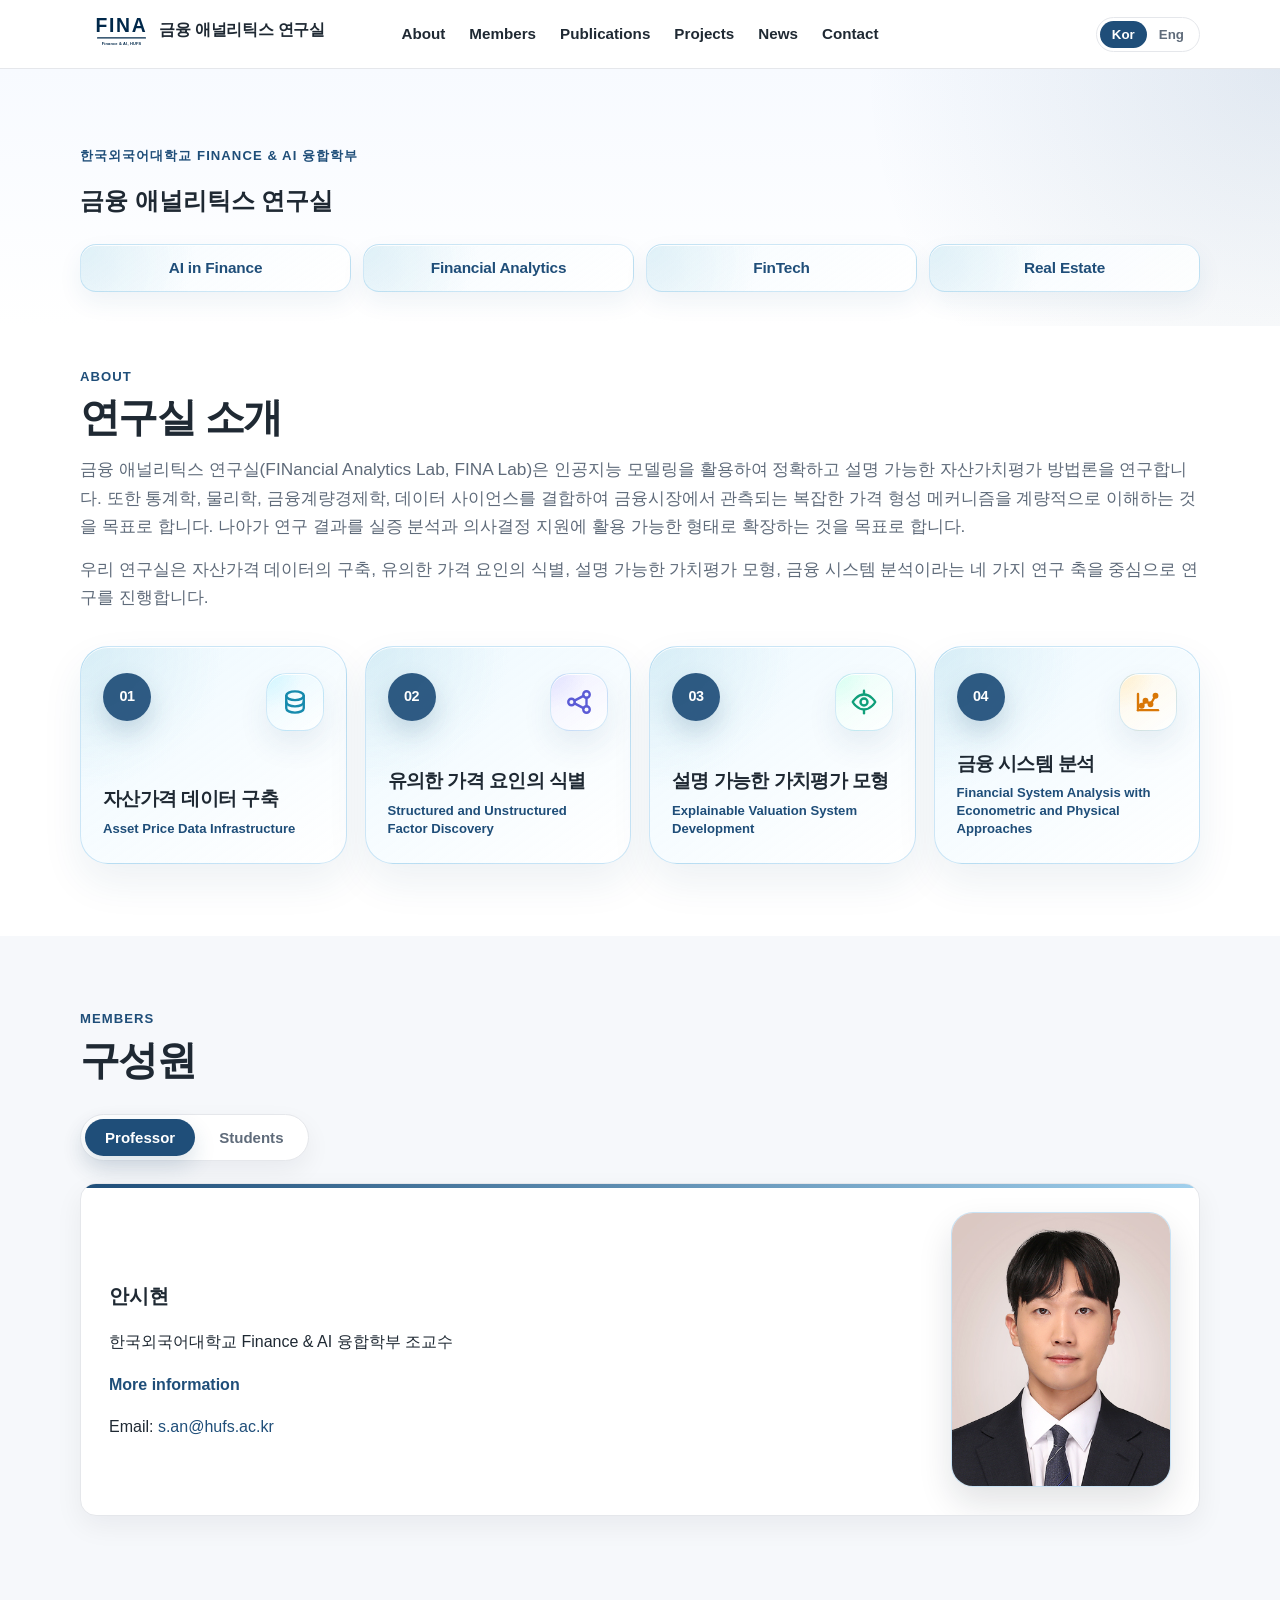
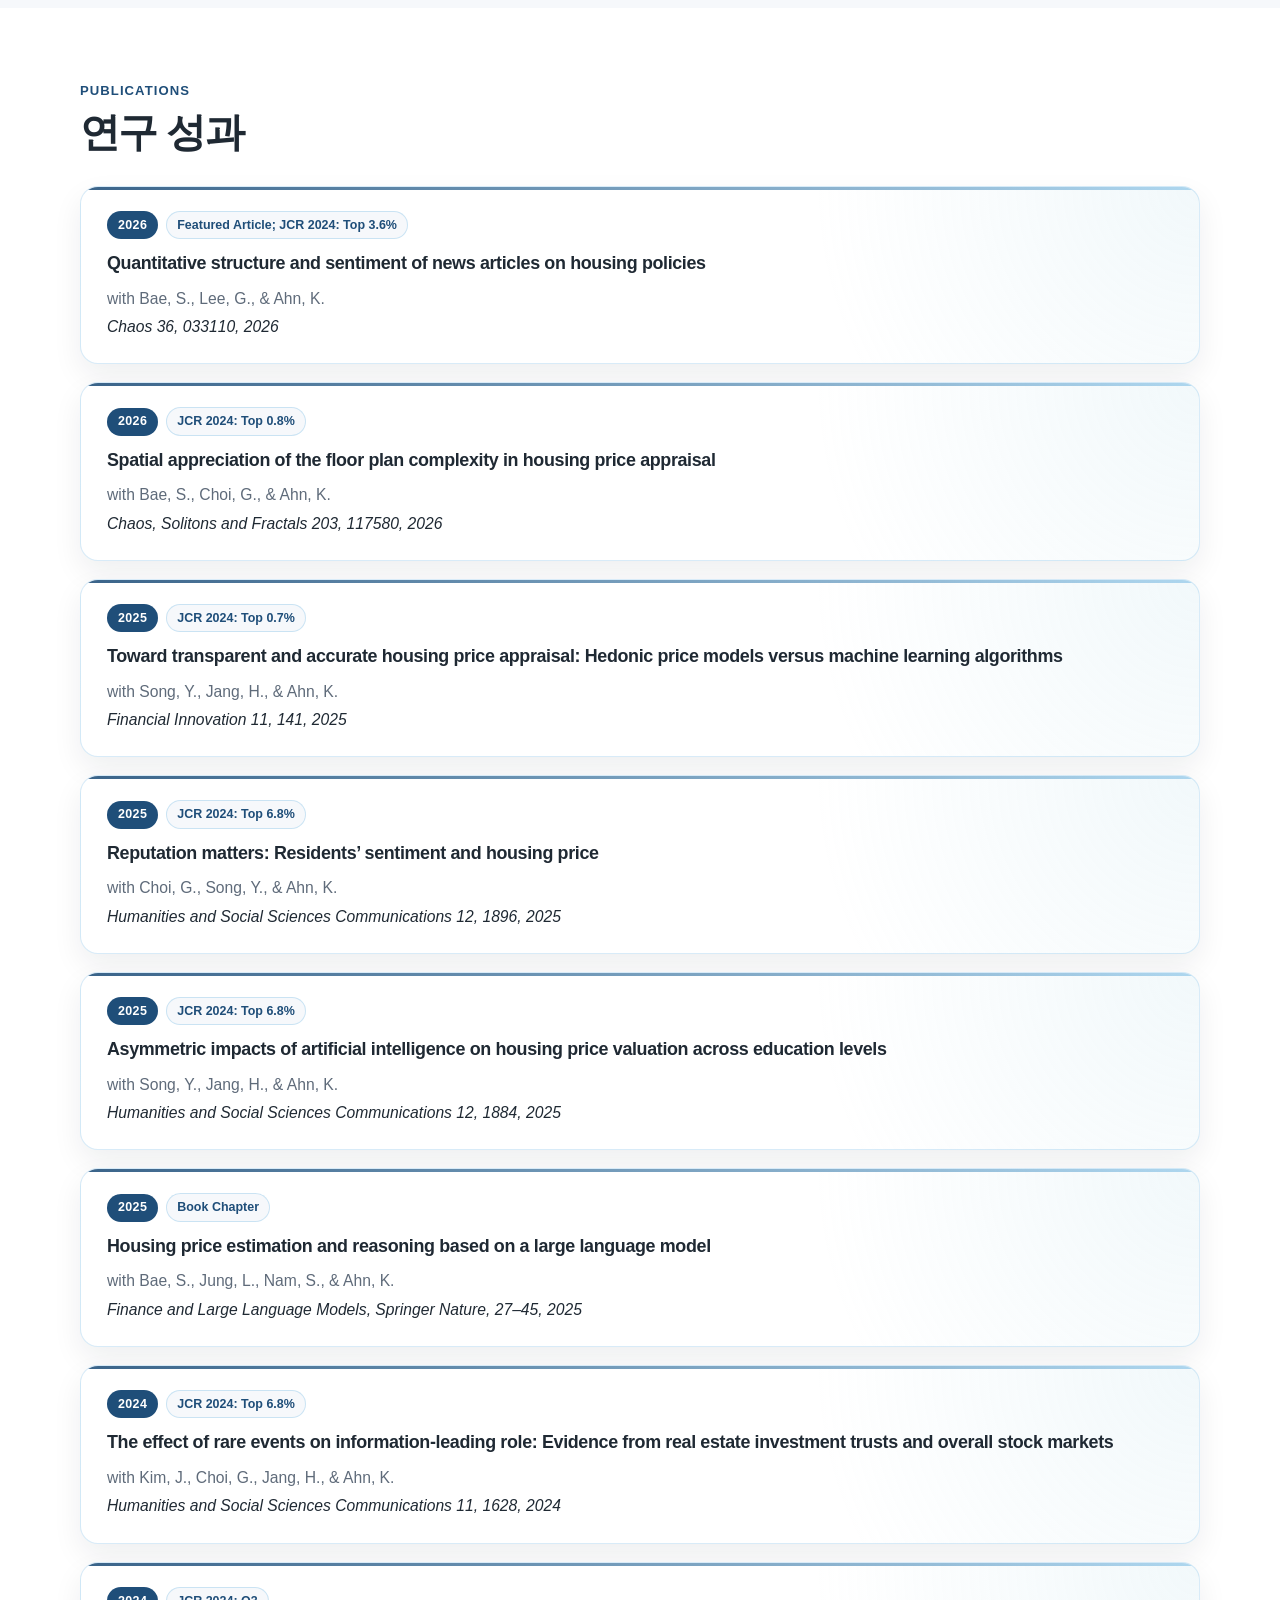
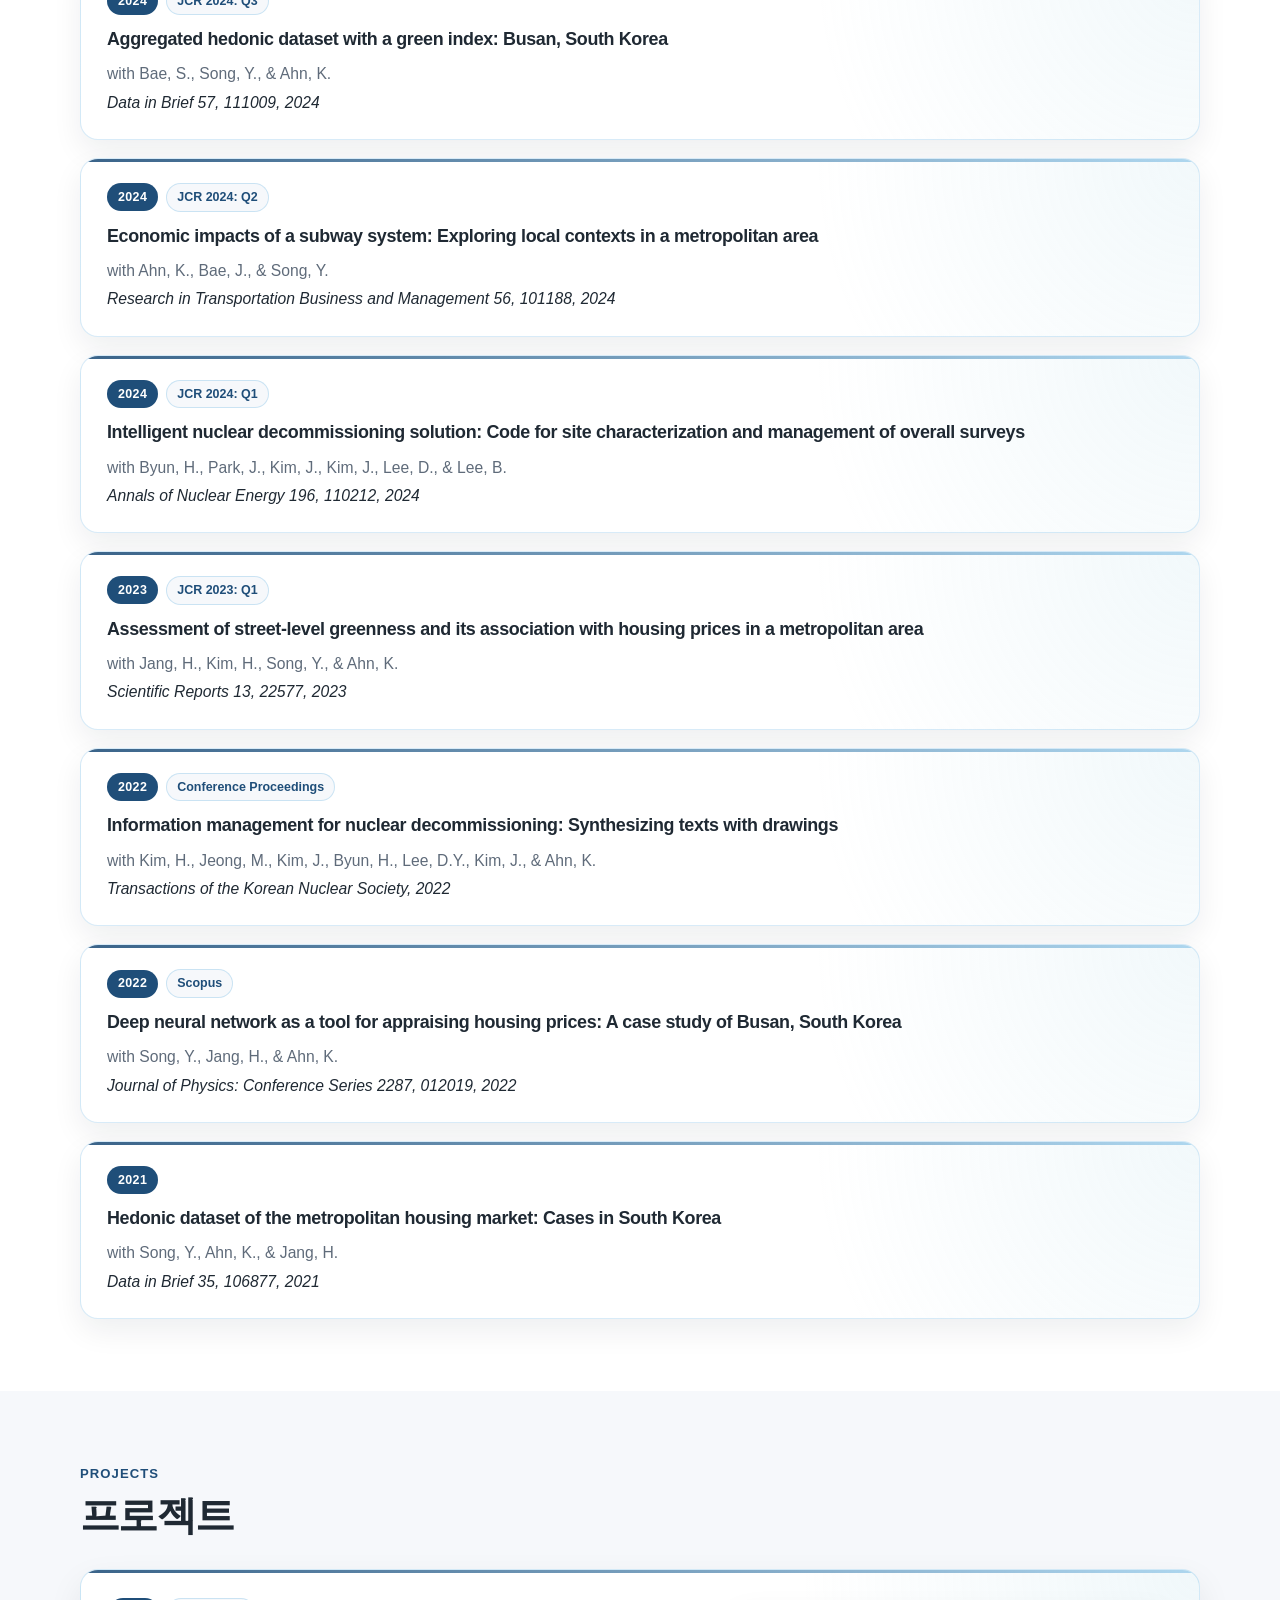
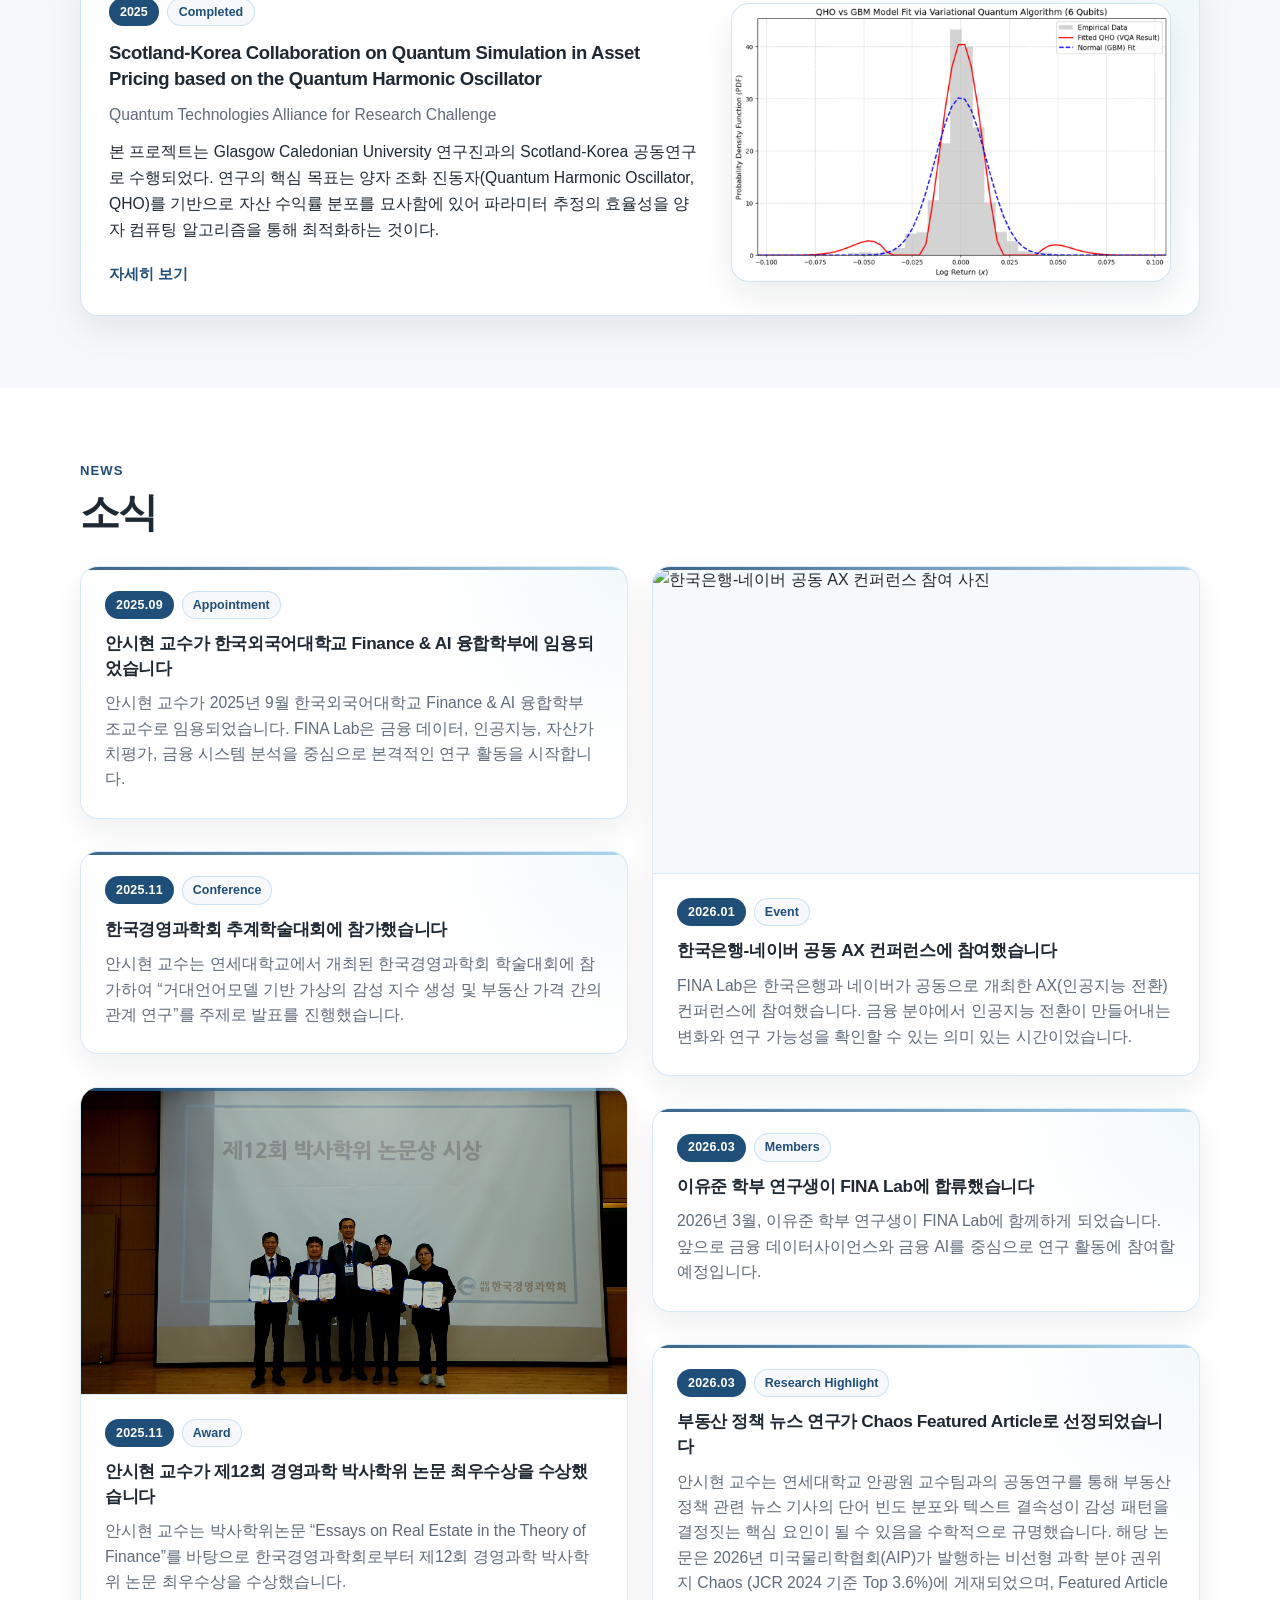
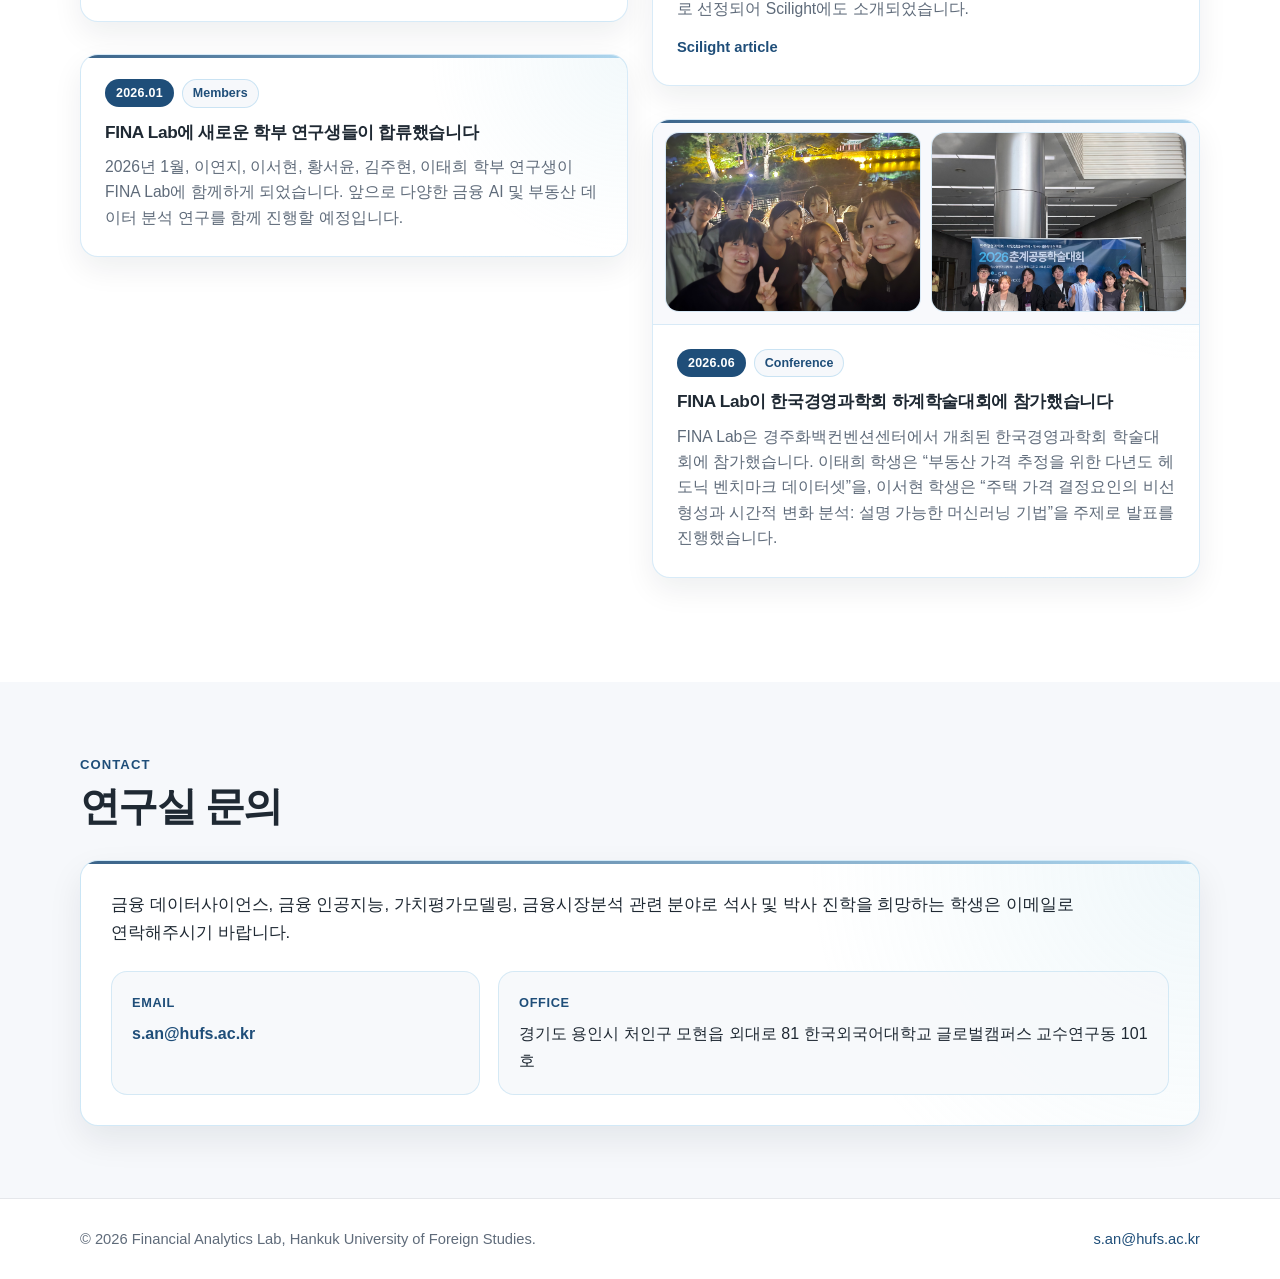
==== index.html @ bcfd9d1a "Update profile" ====
<!DOCTYPE html>
<html lang="ko">
  <head>
    <meta charset="UTF-8" />
    <meta name="viewport" content="width=device-width, initial-scale=1.0" />
    <title>Financial Analytics Lab | HUFS</title>
    <link rel="stylesheet" href="assets/css/style.css?v=20260617" />
  </head>

  <body>
    <header class="site-header">
      <div class="container nav-container">
        <div class="site-title">
          <a href="#home" class="site-title-link">
            <img
              src="assets/logo/fina-header-mark-transparent.svg"
              alt="FINA Lab symbol"
              class="site-logo"
            />
            <span class="site-title-ko">금융 애널리틱스 연구실</span>
            <span class="site-title-en">Financial Analytics Lab</span>
          </a>
        </div>



        <nav class="nav">
          <a href="#about" data-section="about">About</a>
          <a href="#members" data-section="members">Members</a>
          <a href="#research" data-section="research">Publications</a>
          <a href="#projects" data-section="projects">Projects</a>
          <a href="#news" data-section="news">News</a>
          <a href="#contact" data-section="contact">Contact</a>
        </nav>

        <div class="language-toggle" aria-label="Language selection">
          <button id="btn-ko" class="lang-btn active" type="button">Kor</button>
          <button id="btn-en" class="lang-btn" type="button">Eng</button>
        </div>
      </div>
    </header>

    <main id="home">
      <!-- Korean Content -->
      <div class="lang-content lang-ko">
        <section class="hero">
          <div class="container">
            <p class="eyebrow">한국외국어대학교 Finance &amp; AI 융합학부</p>
            <div class="hero-title-row">
              <h1>금융 애널리틱스 연구실</h1>
            </div>
            <div class="hero-keywords" aria-label="Research keywords">
              <span>AI in Finance</span>
              <span>Financial Analytics</span>
              <span>FinTech</span>
              <span>Real Estate</span>
            </div>
          </div>
        </section>

        <section id="about" class="section">
          <div class="container">
            <div class="section-heading">
              <p class="section-label">About</p>
              <h2>연구실 소개</h2>
              <p class="section-intro">
                금융 애널리틱스 연구실(FINancial Analytics Lab, FINA Lab)은 인공지능 모델링을 활용하여 정확하고 설명 가능한 자산가치평가 방법론을 연구합니다.
                또한 통계학, 물리학, 금융계량경제학, 데이터 사이언스를 결합하여 금융시장에서 관측되는 복잡한 가격 형성 메커니즘을 계량적으로 이해하는 것을 목표로 합니다.
                나아가 연구 결과를 실증 분석과 의사결정 지원에 활용 가능한 형태로 확장하는 것을 목표로 합니다.
              </p>
              <p class="section-intro">
                우리 연구실은 자산가격 데이터의 구축, 유의한 가격 요인의 식별, 설명 가능한 가치평가 모형, 금융 시스템 분석이라는 네 가지 연구 축을 중심으로 연구를 진행합니다.
              </p>
            </div>
            <div class="research-pipeline">
              <div class="pipeline-item popup-trigger" data-modal="modal-data-ko" role="button" tabindex="0">
                <div class="pipeline-top">
                  <div class="pipeline-number">01</div>
                  <div class="pipeline-symbol symbol-data">
                    <svg viewBox="0 0 24 24" aria-hidden="true">
                      <path d="M5 7c0-2 3.1-3.5 7-3.5S19 5 19 7s-3.1 3.5-7 3.5S5 9 5 7z"></path>
                      <path d="M5 7v5c0 2 3.1 3.5 7 3.5s7-1.5 7-3.5V7"></path>
                      <path d="M5 12v5c0 2 3.1 3.5 7 3.5s7-1.5 7-3.5v-5"></path>
                    </svg>
                  </div>
                </div>
                <div>
                  <h3>자산가격 데이터 구축</h3>
                  <p class="pipeline-subtitle">Asset Price Data Infrastructure</p>
                </div>
              </div>
              <div class="pipeline-item popup-trigger" data-modal="modal-factor-ko" role="button" tabindex="0">
                <div class="pipeline-top">
                  <div class="pipeline-number">02</div>
                  <div class="pipeline-symbol symbol-factor">
                    <svg viewBox="0 0 24 24" aria-hidden="true">
                      <circle cx="6" cy="12" r="2.6"></circle>
                      <circle cx="18" cy="6" r="2.6"></circle>
                      <circle cx="18" cy="18" r="2.6"></circle>
                      <path d="M8.4 10.9 15.6 7.1"></path>
                      <path d="M8.4 13.1 15.6 16.9"></path>
                      <path d="M18 8.8v6.4"></path>
                    </svg>
                  </div>
                </div>
                <div>
                  <h3>유의한 가격 요인의 식별</h3>
                  <p class="pipeline-subtitle">Structured and Unstructured Factor Discovery</p>
                </div>
              </div>
              <div class="pipeline-item popup-trigger" data-modal="modal-valuation-ko" role="button" tabindex="0">
                <div class="pipeline-top">
                  <div class="pipeline-number">03</div>
                  <div class="pipeline-symbol symbol-valuation">
                    <svg viewBox="0 0 24 24" aria-hidden="true">
                      <path d="M3 12s3.4-6 9-6 9 6 9 6-3.4 6-9 6-9-6-9-6z"></path>
                      <circle cx="12" cy="12" r="2.8"></circle>
                      <path d="M12 3v2"></path>
                      <path d="M12 19v2"></path>
                    </svg>
                  </div>
                </div>
                <div>
                  <h3>설명 가능한 가치평가 모형</h3>
                  <p class="pipeline-subtitle">Explainable Valuation System Development</p>
                </div>
              </div>
              <div class="pipeline-item popup-trigger" data-modal="modal-system-ko" role="button" tabindex="0">
                <div class="pipeline-top">
                  <div class="pipeline-number">04</div>
                  <div class="pipeline-symbol symbol-system">
                    <svg viewBox="0 0 24 24" aria-hidden="true">
                      <path d="M4 18.5V5.5"></path>
                      <path d="M4 18.5h16"></path>
                      <path d="M7 15l3-4 4 2.8 4-6.8"></path>
                      <circle cx="7" cy="15" r="1.4"></circle>
                      <circle cx="10" cy="11" r="1.4"></circle>
                      <circle cx="14" cy="13.8" r="1.4"></circle>
                      <circle cx="18" cy="7" r="1.4"></circle>
                    </svg>
                  </div>
                </div>
                <div>
                  <h3>금융 시스템 분석</h3>
                  <p class="pipeline-subtitle">Financial System Analysis with Econometric and Physical Approaches</p>
                </div>
              </div>
            </div>
          </div>
        </section>

        <section id="members" class="section muted">
          <div class="container">
            <div class="section-heading">
              <p class="section-label">Members</p>
              <h2>구성원</h2>
            </div>

            <div class="members-tabs" data-members-tabs>
              <div class="members-tab-list" role="tablist" aria-label="Members categories">
                <button
                  id="members-professor-tab-ko"
                  class="members-tab active"
                  type="button"
                  role="tab"
                  aria-selected="true"
                  aria-controls="members-professor-panel-ko"
                  data-members-tab-target="professor"
                >
                  Professor
                </button>
                <button
                  id="members-students-tab-ko"
                  class="members-tab"
                  type="button"
                  role="tab"
                  aria-selected="false"
                  aria-controls="members-students-panel-ko"
                  data-members-tab-target="students"
                >
                  Students
                </button>
              </div>

              <div class="members-panel-wrap">
                <div
                  id="members-professor-panel-ko"
                  class="members-panel active"
                  role="tabpanel"
                  aria-labelledby="members-professor-tab-ko"
                  data-members-panel="professor"
                >
                  <div class="card member-profile-card professor-card">
                    <div class="member-profile-text">
                      <p class="member-name">안시현</p>
                      <p>
                        한국외국어대학교 Finance &amp; AI 융합학부 조교수
                      </p>
                      <p>
                        <a
                          class="member-info-link"
                          href="https://sites.google.com/view/sihyunan"
                          target="_blank"
                          rel="noopener noreferrer"
                        >
                          More information
                        </a>
                      </p>
                      <p>
                        Email:
                        <a href="mailto:s.an@hufs.ac.kr">s.an@hufs.ac.kr</a>
                      </p>
                    </div>
                    <div class="member-photo-frame">
                      <img
                        src="assets/img/profile-sihyun-an.jpg"
                        alt="안시현 교수 프로필 사진"
                        class="member-photo"
                      />
                    </div>
                  </div>
                </div>

                <div
                  id="members-students-panel-ko"
                  class="members-panel"
                  role="tabpanel"
                  aria-labelledby="members-students-tab-ko"
                  data-members-panel="students"
                  hidden
                >
                  <div class="students-grid">
                    <article class="student-card">
                      <div class="student-photo">
                        <img src="assets/img/Seo.jpeg" alt="이서현 프로필 사진" />
                      </div>
                      <div class="student-info">
                        <h3 class="student-name">이서현</h3>
                        <p class="student-major">
                          <span class="student-label">전공</span>
                          한국외국어대학교 정보통신공학과
                        </p>
                        <p class="student-research">
                          <span class="student-label">연구분야</span>
                          머신러닝, 부동산애널리틱스, XAI
                        </p>
                        <p class="student-email">
                          <span class="student-label">Email</span>
                          <a href="mailto:le2se0hy@hufs.ac.kr">le2se0hy@hufs.ac.kr</a>
                        </p>
                      </div>
                    </article>

                    <article class="student-card">
                      <div class="student-photo student-photo-placeholder" aria-label="프로필 사진 없음"></div>
                      <div class="student-info">
                        <h3 class="student-name">이연지</h3>
                        <p class="student-major">
                          <span class="student-label">전공</span>
                          한국외국어대학교 Finance &amp; AI 융합학부
                        </p>
                        <p class="student-research">
                          <span class="student-label">연구분야</span>
                          금융데이터사이언스, 금융인공지능, 자산가격추정
                        </p>
                        <p class="student-email">
                          <span class="student-label">Email</span>
                          <a href="mailto:openji1123@hufs.ac.kr">openji1123@hufs.ac.kr</a>
                        </p>
                      </div>
                    </article>

                    <article class="student-card">
                      <div class="student-photo">
                        <img src="assets/img/Tae.jpeg" alt="이태희 프로필 사진" />
                      </div>
                      <div class="student-info">
                        <h3 class="student-name">이태희</h3>
                        <p class="student-major">
                          <span class="student-label">전공</span>
                          한국외국어대학교 국제금융학과
                        </p>
                        <p class="student-research">
                          <span class="student-label">연구분야</span>
                          금융데이터사이언스, 머신러닝, 부동산애널리틱스
                        </p>
                        <p class="student-email">
                          <span class="student-label">Email</span>
                          <a href="mailto:leetaehee0411@hufs.ac.kr">leetaehee0411@hufs.ac.kr</a>
                        </p>
                      </div>
                    </article>

                    <article class="student-card">
                      <div class="student-photo">
                        <img src="assets/img/Hwang.jpeg" alt="황서윤 프로필 사진" />
                      </div>
                      <div class="student-info">
                        <h3 class="student-name">황서윤</h3>
                        <p class="student-major">
                          <span class="student-label">전공</span>
                          한국외국어대학교 Finance &amp; AI 융합학부
                        </p>
                        <p class="student-research">
                          <span class="student-label">연구분야</span>
                          경제물리, 금융시장분석, 시계열분석
                        </p>
                        <p class="student-email">
                          <span class="student-label">Email</span>
                          <a href="mailto:lucia0332@hufs.ac.kr">lucia0332@hufs.ac.kr</a>
                        </p>
                      </div>
                    </article>

                    <article class="student-card">
                      <div class="student-photo">
                        <img src="assets/img/Joo.jpeg" alt="김주현 프로필 사진" />
                      </div>
                      <div class="student-info">
                        <h3 class="student-name">김주현</h3>
                        <p class="student-major">
                          <span class="student-label">전공</span>
                          한국외국어대학교 Finance &amp; AI 융합학부
                        </p>
                        <p class="student-research">
                          <span class="student-label">연구분야</span>
                          금융시장분석, 딥러닝, 시계열분석
                        </p>
                        <p class="student-email">
                          <span class="student-label">Email</span>
                          <a href="mailto:1521raisa@hufs.ac.kr">1521raisa@hufs.ac.kr</a>
                        </p>
                      </div>
                    </article>

                    <article class="student-card">
                      <div class="student-photo">
                        <img src="assets/img/Yu.jpeg" alt="이유준 프로필 사진" />
                      </div>
                      <div class="student-info">
                        <h3 class="student-name">이유준</h3>
                        <p class="student-major">
                          <span class="student-label">전공</span>
                          한국외국어대학교 컴퓨터공학부
                        </p>
                        <p class="student-research">
                          <span class="student-label">연구분야</span>
                          금융데이터사이언스, 부동산애널리틱스, 자산가격추정
                        </p>
                        <p class="student-email">
                          <span class="student-label">Email</span>
                          <a href="mailto:yj2089@hufs.ac.kr">yj2089@hufs.ac.kr</a>
                        </p>
                      </div>
                    </article>
                  </div>
                </div>
              </div>
            </div>
          </div>
        </section>

        <section id="research" class="section">
          <div class="container">
            <div class="section-heading">
              <p class="section-label">PUBLICATIONS</p>
              <h2>연구 성과</h2>
            </div>

            <div class="publications-grid">
              <article class="publication-card">
                <div class="publication-meta-row">
                  <span class="publication-year">2026</span>
                  <span class="publication-note">Featured Article; JCR 2024: Top 3.6%</span>
                </div>
                <h3 class="publication-title">Quantitative structure and sentiment of news articles on housing policies</h3>
                <p class="publication-authors">with Bae, S., Lee, G., &amp; Ahn, K.</p>
                <p class="publication-venue">Chaos 36, 033110, 2026</p>
              </article>

              <article class="publication-card">
                <div class="publication-meta-row">
                  <span class="publication-year">2026</span>
                  <span class="publication-note">JCR 2024: Top 0.8%</span>
                </div>
                <h3 class="publication-title">Spatial appreciation of the floor plan complexity in housing price appraisal</h3>
                <p class="publication-authors">with Bae, S., Choi, G., &amp; Ahn, K.</p>
                <p class="publication-venue">Chaos, Solitons and Fractals 203, 117580, 2026</p>
              </article>

              <article class="publication-card">
                <div class="publication-meta-row">
                  <span class="publication-year">2025</span>
                  <span class="publication-note">JCR 2024: Top 0.7%</span>
                </div>
                <h3 class="publication-title">Toward transparent and accurate housing price appraisal: Hedonic price models versus machine learning algorithms</h3>
                <p class="publication-authors">with Song, Y., Jang, H., &amp; Ahn, K.</p>
                <p class="publication-venue">Financial Innovation 11, 141, 2025</p>
              </article>

              <article class="publication-card">
                <div class="publication-meta-row">
                  <span class="publication-year">2025</span>
                  <span class="publication-note">JCR 2024: Top 6.8%</span>
                </div>
                <h3 class="publication-title">Reputation matters: Residents&rsquo; sentiment and housing price</h3>
                <p class="publication-authors">with Choi, G., Song, Y., &amp; Ahn, K.</p>
                <p class="publication-venue">Humanities and Social Sciences Communications 12, 1896, 2025</p>
              </article>

              <article class="publication-card">
                <div class="publication-meta-row">
                  <span class="publication-year">2025</span>
                  <span class="publication-note">JCR 2024: Top 6.8%</span>
                </div>
                <h3 class="publication-title">Asymmetric impacts of artificial intelligence on housing price valuation across education levels</h3>
                <p class="publication-authors">with Song, Y., Jang, H., &amp; Ahn, K.</p>
                <p class="publication-venue">Humanities and Social Sciences Communications 12, 1884, 2025</p>
              </article>

              <article class="publication-card">
                <div class="publication-meta-row">
                  <span class="publication-year">2025</span>
                  <span class="publication-note">Book Chapter</span>
                </div>
                <h3 class="publication-title">Housing price estimation and reasoning based on a large language model</h3>
                <p class="publication-authors">with Bae, S., Jung, L., Nam, S., &amp; Ahn, K.</p>
                <p class="publication-venue">Finance and Large Language Models, Springer Nature, 27&ndash;45, 2025</p>
              </article>

              <article class="publication-card">
                <div class="publication-meta-row">
                  <span class="publication-year">2024</span>
                  <span class="publication-note">JCR 2024: Top 6.8%</span>
                </div>
                <h3 class="publication-title">The effect of rare events on information-leading role: Evidence from real estate investment trusts and overall stock markets</h3>
                <p class="publication-authors">with Kim, J., Choi, G., Jang, H., &amp; Ahn, K.</p>
                <p class="publication-venue">Humanities and Social Sciences Communications 11, 1628, 2024</p>
              </article>

              <article class="publication-card">
                <div class="publication-meta-row">
                  <span class="publication-year">2024</span>
                  <span class="publication-note">JCR 2024: Q3</span>
                </div>
                <h3 class="publication-title">Aggregated hedonic dataset with a green index: Busan, South Korea</h3>
                <p class="publication-authors">with Bae, S., Song, Y., &amp; Ahn, K.</p>
                <p class="publication-venue">Data in Brief 57, 111009, 2024</p>
              </article>

              <article class="publication-card">
                <div class="publication-meta-row">
                  <span class="publication-year">2024</span>
                  <span class="publication-note">JCR 2024: Q2</span>
                </div>
                <h3 class="publication-title">Economic impacts of a subway system: Exploring local contexts in a metropolitan area</h3>
                <p class="publication-authors">with Ahn, K., Bae, J., &amp; Song, Y.</p>
                <p class="publication-venue">Research in Transportation Business and Management 56, 101188, 2024</p>
              </article>

              <article class="publication-card">
                <div class="publication-meta-row">
                  <span class="publication-year">2024</span>
                  <span class="publication-note">JCR 2024: Q1</span>
                </div>
                <h3 class="publication-title">Intelligent nuclear decommissioning solution: Code for site characterization and management of overall surveys</h3>
                <p class="publication-authors">with Byun, H., Park, J., Kim, J., Kim, J., Lee, D., &amp; Lee, B.</p>
                <p class="publication-venue">Annals of Nuclear Energy 196, 110212, 2024</p>
              </article>

              <article class="publication-card">
                <div class="publication-meta-row">
                  <span class="publication-year">2023</span>
                  <span class="publication-note">JCR 2023: Q1</span>
                </div>
                <h3 class="publication-title">Assessment of street-level greenness and its association with housing prices in a metropolitan area</h3>
                <p class="publication-authors">with Jang, H., Kim, H., Song, Y., &amp; Ahn, K.</p>
                <p class="publication-venue">Scientific Reports 13, 22577, 2023</p>
              </article>

              <article class="publication-card">
                <div class="publication-meta-row">
                  <span class="publication-year">2022</span>
                  <span class="publication-note">Conference Proceedings</span>
                </div>
                <h3 class="publication-title">Information management for nuclear decommissioning: Synthesizing texts with drawings</h3>
                <p class="publication-authors">with Kim, H., Jeong, M., Kim, J., Byun, H., Lee, D.Y., Kim, J., &amp; Ahn, K.</p>
                <p class="publication-venue">Transactions of the Korean Nuclear Society, 2022</p>
              </article>

              <article class="publication-card">
                <div class="publication-meta-row">
                  <span class="publication-year">2022</span>
                  <span class="publication-note">Scopus</span>
                </div>
                <h3 class="publication-title">Deep neural network as a tool for appraising housing prices: A case study of Busan, South Korea</h3>
                <p class="publication-authors">with Song, Y., Jang, H., &amp; Ahn, K.</p>
                <p class="publication-venue">Journal of Physics: Conference Series 2287, 012019, 2022</p>
              </article>

              <article class="publication-card">
                <div class="publication-meta-row">
                  <span class="publication-year">2021</span>
                </div>
                <h3 class="publication-title">Hedonic dataset of the metropolitan housing market: Cases in South Korea</h3>
                <p class="publication-authors">with Song, Y., Ahn, K., &amp; Jang, H.</p>
                <p class="publication-venue">Data in Brief 35, 106877, 2021</p>
              </article>
            </div>
          </div>
        </section>

        <section id="projects" class="section muted">
          <div class="container">
            <div class="section-heading">
              <p class="section-label">Projects</p>
              <h2>프로젝트</h2>
            </div>

            <div class="projects-grid">
              <article
                class="project-card popup-trigger"
                data-modal="modal-project-ko"
                role="button"
                tabindex="0"
              >
                <div class="project-card-body">
                  <div class="project-copy">
                    <div class="project-meta-row">
                      <span class="project-badge">2025</span>
                      <span class="project-badge project-status">Completed</span>
                    </div>
                    <h3 class="project-title">Scotland-Korea Collaboration on Quantum Simulation in Asset Pricing based on the Quantum Harmonic Oscillator</h3>
                    <p class="project-program">Quantum Technologies Alliance for Research Challenge</p>
                    <p class="project-summary">
                      본 프로젝트는 Glasgow Caledonian University 연구진과의 Scotland-Korea 공동연구로 수행되었다. 연구의 핵심 목표는 양자 조화 진동자(Quantum Harmonic Oscillator, QHO)를 기반으로 자산 수익률 분포를 묘사함에 있어 파라미터 추정의 효율성을 양자 컴퓨팅 알고리즘을 통해 최적화하는 것이다.
                    </p>
                    <span class="project-action">자세히 보기</span>
                  </div>
                  <div class="project-visual">
                    <img
                      src="assets/img/qho-vqa-result.png"
                      alt="VQA 기반 QHO 모형과 GBM 모형의 자산 수익률 분포 적합 결과"
                      class="project-illustration"
                    />
                  </div>
                </div>
              </article>
            </div>
          </div>
        </section>

        <section id="news" class="section">
          <div class="container">
            <div class="section-heading">
              <p class="section-label">NEWS</p>
              <h2>소식</h2>
            </div>

            <div class="news-grid news-list">
              <article class="news-card news-list-item">
                <div class="news-card-body">
                  <div class="news-meta">
                    <span class="news-date">2025.09</span>
                    <span class="news-category">Appointment</span>
                  </div>
                  <h3 class="news-title">안시현 교수가 한국외국어대학교 Finance &amp; AI 융합학부에 임용되었습니다</h3>
                  <p class="news-description">
                    안시현 교수가 2025년 9월 한국외국어대학교 Finance &amp; AI 융합학부 조교수로 임용되었습니다. FINA Lab은 금융 데이터, 인공지능, 자산가치평가, 금융 시스템 분석을 중심으로 본격적인 연구 활동을 시작합니다.
                  </p>
                </div>
              </article>

              <article class="news-card news-list-item">
                <div class="news-card-body">
                  <div class="news-meta">
                    <span class="news-date">2025.11</span>
                    <span class="news-category">Conference</span>
                  </div>
                  <h3 class="news-title">한국경영과학회 추계학술대회에 참가했습니다</h3>
                  <p class="news-description">
                    안시현 교수는 연세대학교에서 개최된 한국경영과학회 학술대회에 참가하여 “거대언어모델 기반 가상의 감성 지수 생성 및 부동산 가격 간의 관계 연구”를 주제로 발표를 진행했습니다.
                  </p>
                </div>
              </article>

              <article class="news-card news-card-featured news-list-item">
                <img
                  src="assets/img/news-best-dissertation-award.jpg"
                  alt="제12회 경영과학 박사학위 논문 최우수상 수상 사진"
                  class="news-image"
                />
                <div class="news-card-body">
                  <div class="news-meta">
                    <span class="news-date">2025.11</span>
                    <span class="news-category">Award</span>
                  </div>
                  <h3 class="news-title">안시현 교수가 제12회 경영과학 박사학위 논문 최우수상을 수상했습니다</h3>
                  <p class="news-description">
                    안시현 교수는 박사학위논문 “Essays on Real Estate in the Theory of Finance”를 바탕으로 한국경영과학회로부터 제12회 경영과학 박사학위 논문 최우수상을 수상했습니다.
                  </p>
                </div>
              </article>

              <article class="news-card news-list-item">
                <div class="news-card-body">
                  <div class="news-meta">
                    <span class="news-date">2026.01</span>
                    <span class="news-category">Members</span>
                  </div>
                  <h3 class="news-title">FINA Lab에 새로운 학부 연구생들이 합류했습니다</h3>
                  <p class="news-description">
                    2026년 1월, 이연지, 이서현, 황서윤, 김주현, 이태희 학부 연구생이 FINA Lab에 함께하게 되었습니다. 앞으로 다양한 금융 AI 및 부동산 데이터 분석 연구를 함께 진행할 예정입니다.
                  </p>
                </div>
              </article>

              <article class="news-card news-card-featured news-list-item">
                <img
                  src="assets/img/news-bok-naver-ax-conference.jpg"
                  alt="한국은행-네이버 공동 AX 컨퍼런스 참여 사진"
                  class="news-image"
                />
                <div class="news-card-body">
                  <div class="news-meta">
                    <span class="news-date">2026.01</span>
                    <span class="news-category">Event</span>
                  </div>
                  <h3 class="news-title">한국은행-네이버 공동 AX 컨퍼런스에 참여했습니다</h3>
                  <p class="news-description">
                    FINA Lab은 한국은행과 네이버가 공동으로 개최한 AX(인공지능 전환) 컨퍼런스에 참여했습니다. 금융 분야에서 인공지능 전환이 만들어내는 변화와 연구 가능성을 확인할 수 있는 의미 있는 시간이었습니다.
                  </p>
                </div>
              </article>

              <article class="news-card news-list-item">
                <div class="news-card-body">
                  <div class="news-meta">
                    <span class="news-date">2026.03</span>
                    <span class="news-category">Members</span>
                  </div>
                  <h3 class="news-title">이유준 학부 연구생이 FINA Lab에 합류했습니다</h3>
                  <p class="news-description">
                    2026년 3월, 이유준 학부 연구생이 FINA Lab에 함께하게 되었습니다. 앞으로 금융 데이터사이언스와 금융 AI를 중심으로 연구 활동에 참여할 예정입니다.
                  </p>
                </div>
              </article>

              <article class="news-card news-list-item">
                <div class="news-card-body">
                  <div class="news-meta">
                    <span class="news-date">2026.03</span>
                    <span class="news-category">Research Highlight</span>
                  </div>
                  <h3 class="news-title">부동산 정책 뉴스 연구가 Chaos Featured Article로 선정되었습니다</h3>
                  <p class="news-description">
                    안시현 교수는 연세대학교 안광원 교수팀과의 공동연구를 통해 부동산 정책 관련 뉴스 기사의 단어 빈도 분포와 텍스트 결속성이 감성 패턴을 결정짓는 핵심 요인이 될 수 있음을 수학적으로 규명했습니다. 해당 논문은 2026년 미국물리학협회(AIP)가 발행하는 비선형 과학 분야 권위지 Chaos (JCR 2024 기준 Top 3.6%)에 게재되었으며, Featured Article로 선정되어 Scilight에도 소개되었습니다.
                  </p>
                  <a
                    class="news-link"
                    href="https://pubs.aip.org/aip/sci/article/2026/13/131104/3384664/News-coverage-of-housing-policies-follows-power"
                    target="_blank"
                    rel="noopener noreferrer"
                  >
                    Scilight article
                  </a>
                </div>
              </article>

              <article class="news-card news-card-featured news-list-item">
                <div class="news-image-group">
                  <img
                    src="assets/img/news-korms-2026-june.jpg"
                    alt="FINA Lab 한국경영과학회 하계학술대회 참가 사진"
                    class="news-image"
                  />
                  <img
                    src="assets/img/news-korms-2026-june-2.jpg"
                    alt="FINA Lab 한국경영과학회 하계학술대회 발표 사진"
                    class="news-image"
                  />
                </div>
                <div class="news-card-body">
                  <div class="news-meta">
                    <span class="news-date">2026.06</span>
                    <span class="news-category">Conference</span>
                  </div>
                  <h3 class="news-title">FINA Lab이 한국경영과학회 하계학술대회에 참가했습니다</h3>
                  <p class="news-description">
                    FINA Lab은 경주화백컨벤션센터에서 개최된 한국경영과학회 학술대회에 참가했습니다. 이태희 학생은 “부동산 가격 추정을 위한 다년도 헤도닉 벤치마크 데이터셋”을, 이서현 학생은 “주택 가격 결정요인의 비선형성과 시간적 변화 분석: 설명 가능한 머신러닝 기법”을 주제로 발표를 진행했습니다.
                  </p>
                </div>
              </article>
            </div>
          </div>
        </section>

        <section id="contact" class="section muted">
          <div class="container">
            <div class="section-heading">
              <p class="section-label">CONTACT</p>
              <h2>연구실 문의</h2>
            </div>

            <div class="contact-card">
              <p class="contact-intro">
                금융 데이터사이언스, 금융 인공지능, 가치평가모델링, 금융시장분석 관련 분야로 석사 및 박사 진학을 희망하는 학생은 이메일로 연락해주시기 바랍니다.
              </p>
              <div class="contact-grid">
                <div class="contact-item">
                  <span class="contact-label">Email</span>
                  <a class="contact-link" href="mailto:s.an@hufs.ac.kr">s.an@hufs.ac.kr</a>
                </div>
                <div class="contact-item">
                  <span class="contact-label">Office</span>
                  <p class="contact-value">경기도 용인시 처인구 모현읍 외대로 81 한국외국어대학교 글로벌캠퍼스 교수연구동 101호</p>
                </div>
              </div>
            </div>
          </div>
        </section>
      </div>

      <!-- English Content -->
      <div class="lang-content lang-en">
        <section class="hero">
          <div class="container">
            <p class="eyebrow">Division of Finance &amp; AI, Hankuk University of Foreign Studies</p>
            <div class="hero-title-row">
              <h1>Financial Analytics Lab</h1>
            </div>
            <div class="hero-keywords" aria-label="Research keywords">
              <span>AI in Finance</span>
              <span>Financial Analytics</span>
              <span>FinTech</span>
              <span>Real Estate</span>
            </div>
          </div>
        </section>

        <section id="about-en" class="section">
          <div class="container">
            <div class="section-heading">
              <p class="section-label">About</p>
              <h2>About the Lab</h2>
              <p class="section-intro">
                The FINancial Analytics (FINA) Lab studies the development of accurate and explainable asset valuation systems
                through artificial intelligence modeling. We combine statistics, physics, financial econometrics, and data science to
                analyze financial market data, derive quantitative insights, and quantitatively understand complex price formation mechanisms observed
                in financial markets.
                We also aim to extend our research into empirically useful and decision-support-oriented
                analytical frameworks.
              </p>
              <p class="section-intro">
                The lab conducts research around four main pillars: asset price data construction,
                identification of significant pricing factors, explainable valuation modeling, and analysis of financial systems.
              </p>
            </div>
            <div class="research-pipeline">
              <div class="pipeline-item popup-trigger" data-modal="modal-data-en" role="button" tabindex="0">
                <div class="pipeline-top">
                  <div class="pipeline-number">01</div>
                  <div class="pipeline-symbol symbol-data">
                    <svg viewBox="0 0 24 24" aria-hidden="true">
                      <path d="M5 7c0-2 3.1-3.5 7-3.5S19 5 19 7s-3.1 3.5-7 3.5S5 9 5 7z"></path>
                      <path d="M5 7v5c0 2 3.1 3.5 7 3.5s7-1.5 7-3.5V7"></path>
                      <path d="M5 12v5c0 2 3.1 3.5 7 3.5s7-1.5 7-3.5v-5"></path>
                    </svg>
                  </div>
                </div>
                <div>
                  <h3>Asset Price Data Construction</h3>
                  <p class="pipeline-subtitle">Asset Price Data Infrastructure</p>
                </div>
              </div>
              <div class="pipeline-item popup-trigger" data-modal="modal-factor-en" role="button" tabindex="0">
                <div class="pipeline-top">
                  <div class="pipeline-number">02</div>
                  <div class="pipeline-symbol symbol-factor">
                    <svg viewBox="0 0 24 24" aria-hidden="true">
                      <circle cx="6" cy="12" r="2.6"></circle>
                      <circle cx="18" cy="6" r="2.6"></circle>
                      <circle cx="18" cy="18" r="2.6"></circle>
                      <path d="M8.4 10.9 15.6 7.1"></path>
                      <path d="M8.4 13.1 15.6 16.9"></path>
                      <path d="M18 8.8v6.4"></path>
                    </svg>
                  </div>
                </div>
                <div>
                  <h3>Identification of Significant Pricing Factors</h3>
                  <p class="pipeline-subtitle">Structured and Unstructured Factor Discovery</p>
                </div>
              </div>
              <div class="pipeline-item popup-trigger" data-modal="modal-valuation-en" role="button" tabindex="0">
                <div class="pipeline-top">
                  <div class="pipeline-number">03</div>
                  <div class="pipeline-symbol symbol-valuation">
                    <svg viewBox="0 0 24 24" aria-hidden="true">
                      <path d="M3 12s3.4-6 9-6 9 6 9 6-3.4 6-9 6-9-6-9-6z"></path>
                      <circle cx="12" cy="12" r="2.8"></circle>
                      <path d="M12 3v2"></path>
                      <path d="M12 19v2"></path>
                    </svg>
                  </div>
                </div>
                <div>
                  <h3>Explainable Valuation Modeling</h3>
                  <p class="pipeline-subtitle">Explainable Valuation System Development</p>
                </div>
              </div>
              <div class="pipeline-item popup-trigger" data-modal="modal-system-en" role="button" tabindex="0">
                <div class="pipeline-top">
                  <div class="pipeline-number">04</div>
                  <div class="pipeline-symbol symbol-system">
                    <svg viewBox="0 0 24 24" aria-hidden="true">
                      <path d="M4 18.5V5.5"></path>
                      <path d="M4 18.5h16"></path>
                      <path d="M7 15l3-4 4 2.8 4-6.8"></path>
                      <circle cx="7" cy="15" r="1.4"></circle>
                      <circle cx="10" cy="11" r="1.4"></circle>
                      <circle cx="14" cy="13.8" r="1.4"></circle>
                      <circle cx="18" cy="7" r="1.4"></circle>
                    </svg>
                  </div>
                </div>
                <div>
                  <h3>Financial System Analysis</h3>
                  <p class="pipeline-subtitle">Financial System Analysis with Econometric and Physical Approaches</p>
                </div>
              </div>
            </div>
          </div>
        </section>

        <section id="members-en" class="section muted">
          <div class="container">
            <div class="section-heading">
              <p class="section-label">Members</p>
              <h2>Members</h2>
            </div>


            <div class="members-tabs" data-members-tabs>
              <div class="members-tab-list" role="tablist" aria-label="Members categories">
                <button
                  id="members-professor-tab-en"
                  class="members-tab active"
                  type="button"
                  role="tab"
                  aria-selected="true"
                  aria-controls="members-professor-panel-en"
                  data-members-tab-target="professor"
                >
                  Professor
                </button>
                <button
                  id="members-students-tab-en"
                  class="members-tab"
                  type="button"
                  role="tab"
                  aria-selected="false"
                  aria-controls="members-students-panel-en"
                  data-members-tab-target="students"
                >
                  Students
                </button>
              </div>

              <div class="members-panel-wrap">
                <div
                  id="members-professor-panel-en"
                  class="members-panel active"
                  role="tabpanel"
                  aria-labelledby="members-professor-tab-en"
                  data-members-panel="professor"
                >
                  <div class="card member-profile-card professor-card">
                    <div class="member-profile-text">
                      <p class="member-name">Sihyun An</p>
                      <p>
                        Assistant Professor, Division of Finance &amp; AI, Hankuk University of Foreign Studies
                      </p>
                      <p>
                        <a
                          class="member-info-link"
                          href="https://sites.google.com/view/sihyunan"
                          target="_blank"
                          rel="noopener noreferrer"
                        >
                          More information
                        </a>
                      </p>
                      <p>
                        Email:
                        <a href="mailto:s.an@hufs.ac.kr">s.an@hufs.ac.kr</a>
                      </p>
                    </div>
                    <div class="member-photo-frame">
                      <img
                        src="assets/img/profile-sihyun-an.jpg"
                        alt="Profile photo of Sihyun An"
                        class="member-photo"
                      />
                    </div>
                  </div>
                </div>

                <div
                  id="members-students-panel-en"
                  class="members-panel"
                  role="tabpanel"
                  aria-labelledby="members-students-tab-en"
                  data-members-panel="students"
                  hidden
                >
                  <div class="students-grid">
                    <article class="student-card">
                      <div class="student-photo">
                        <img src="assets/img/Seo.jpeg" alt="Profile photo of Seo Hyeon Lee" />
                      </div>
                      <div class="student-info">
                        <h3 class="student-name">Seo Hyeon Lee</h3>
                        <p class="student-major">
                          <span class="student-label">Major</span>
                          Department of Information Communications Engineering, Hankuk University of Foreign Studies
                        </p>
                        <p class="student-research">
                          <span class="student-label">Research areas</span>
                          Machine Learning, Real Estate Analytics, XAI
                        </p>
                        <p class="student-email">
                          <span class="student-label">Email</span>
                          <a href="mailto:le2se0hy@hufs.ac.kr">le2se0hy@hufs.ac.kr</a>
                        </p>
                      </div>
                    </article>

                    <article class="student-card">
                      <div class="student-photo student-photo-placeholder" aria-label="No profile photo"></div>
                      <div class="student-info">
                        <h3 class="student-name">Yeonji Lee</h3>
                        <p class="student-major">
                          <span class="student-label">Major</span>
                          Division of Finance &amp; AI, Hankuk University of Foreign Studies
                        </p>
                        <p class="student-research">
                          <span class="student-label">Research areas</span>
                          Asset Price Estimation, Financial Artificial Intelligence, Financial Data Science
                        </p>
                        <p class="student-email">
                          <span class="student-label">Email</span>
                          <a href="mailto:openji1123@hufs.ac.kr">openji1123@hufs.ac.kr</a>
                        </p>
                      </div>
                    </article>

                    <article class="student-card">
                      <div class="student-photo">
                        <img src="assets/img/Tae.jpeg" alt="Profile photo of Taehee Lee" />
                      </div>
                      <div class="student-info">
                        <h3 class="student-name">Taehee Lee</h3>
                        <p class="student-major">
                          <span class="student-label">Major</span>
                          Department of International Finance, Hankuk University of Foreign Studies
                        </p>
                        <p class="student-research">
                          <span class="student-label">Research areas</span>
                          Financial Data Science, Machine Learning, Real Estate Analytics
                        </p>
                        <p class="student-email">
                          <span class="student-label">Email</span>
                          <a href="mailto:leetaehee0411@hufs.ac.kr">leetaehee0411@hufs.ac.kr</a>
                        </p>
                      </div>
                    </article>

                    <article class="student-card">
                      <div class="student-photo">
                        <img src="assets/img/Hwang.jpeg" alt="Profile photo of Seoyun Hwang" />
                      </div>
                      <div class="student-info">
                        <h3 class="student-name">Seoyun Hwang</h3>
                        <p class="student-major">
                          <span class="student-label">Major</span>
                          Division of Finance &amp; AI, Hankuk University of Foreign Studies
                        </p>
                        <p class="student-research">
                          <span class="student-label">Research areas</span>
                          Econophysics, Financial Market Analysis, Time Series Analysis
                        </p>
                        <p class="student-email">
                          <span class="student-label">Email</span>
                          <a href="mailto:lucia0332@hufs.ac.kr">lucia0332@hufs.ac.kr</a>
                        </p>
                      </div>
                    </article>

                    <article class="student-card">
                      <div class="student-photo">
                        <img src="assets/img/Joo.jpeg" alt="Profile photo of Juhyun Kim" />
                      </div>
                      <div class="student-info">
                        <h3 class="student-name">Juhyun Kim</h3>
                        <p class="student-major">
                          <span class="student-label">Major</span>
                          Division of Finance &amp; AI, Hankuk University of Foreign Studies
                        </p>
                        <p class="student-research">
                          <span class="student-label">Research areas</span>
                          Deep Learning, Financial Market Analysis, Time Series Analysis
                        </p>
                        <p class="student-email">
                          <span class="student-label">Email</span>
                          <a href="mailto:1521raisa@hufs.ac.kr">1521raisa@hufs.ac.kr</a>
                        </p>
                      </div>
                    </article>

                    <article class="student-card">
                      <div class="student-photo">
                        <img src="assets/img/Yu.jpeg" alt="Profile photo of Yujun Lee" />
                      </div>
                      <div class="student-info">
                        <h3 class="student-name">Yujun Lee</h3>
                        <p class="student-major">
                          <span class="student-label">Major</span>
                          Division of Computer Engineering, Hankuk University of Foreign Studies
                        </p>
                        <p class="student-research">
                          <span class="student-label">Research areas</span>
                          Asset Price Estimation, Financial Data Science, Real Estate Analytics
                        </p>
                        <p class="student-email">
                          <span class="student-label">Email</span>
                          <a href="mailto:yj2089@hufs.ac.kr">yj2089@hufs.ac.kr</a>
                        </p>
                      </div>
                    </article>
                  </div>
                </div>
              </div>
            </div>
          </div>
        </section>

        <section id="research-en" class="section">
          <div class="container">
            <div class="section-heading">
              <p class="section-label">PUBLICATIONS</p>
              <h2>Publications</h2>
            </div>

            <div class="publications-grid">
              <article class="publication-card">
                <div class="publication-meta-row">
                  <span class="publication-year">2026</span>
                  <span class="publication-note">Featured Article; JCR 2024: Top 3.6%</span>
                </div>
                <h3 class="publication-title">Quantitative structure and sentiment of news articles on housing policies</h3>
                <p class="publication-authors">with Bae, S., Lee, G., &amp; Ahn, K.</p>
                <p class="publication-venue">Chaos 36, 033110, 2026</p>
              </article>

              <article class="publication-card">
                <div class="publication-meta-row">
                  <span class="publication-year">2026</span>
                  <span class="publication-note">JCR 2024: Top 0.8%</span>
                </div>
                <h3 class="publication-title">Spatial appreciation of the floor plan complexity in housing price appraisal</h3>
                <p class="publication-authors">with Bae, S., Choi, G., &amp; Ahn, K.</p>
                <p class="publication-venue">Chaos, Solitons and Fractals 203, 117580, 2026</p>
              </article>

              <article class="publication-card">
                <div class="publication-meta-row">
                  <span class="publication-year">2025</span>
                  <span class="publication-note">JCR 2024: Top 0.7%</span>
                </div>
                <h3 class="publication-title">Toward transparent and accurate housing price appraisal: Hedonic price models versus machine learning algorithms</h3>
                <p class="publication-authors">with Song, Y., Jang, H., &amp; Ahn, K.</p>
                <p class="publication-venue">Financial Innovation 11, 141, 2025</p>
              </article>

              <article class="publication-card">
                <div class="publication-meta-row">
                  <span class="publication-year">2025</span>
                  <span class="publication-note">JCR 2024: Top 6.8%</span>
                </div>
                <h3 class="publication-title">Reputation matters: Residents&rsquo; sentiment and housing price</h3>
                <p class="publication-authors">with Choi, G., Song, Y., &amp; Ahn, K.</p>
                <p class="publication-venue">Humanities and Social Sciences Communications 12, 1896, 2025</p>
              </article>

              <article class="publication-card">
                <div class="publication-meta-row">
                  <span class="publication-year">2025</span>
                  <span class="publication-note">JCR 2024: Top 6.8%</span>
                </div>
                <h3 class="publication-title">Asymmetric impacts of artificial intelligence on housing price valuation across education levels</h3>
                <p class="publication-authors">with Song, Y., Jang, H., &amp; Ahn, K.</p>
                <p class="publication-venue">Humanities and Social Sciences Communications 12, 1884, 2025</p>
              </article>

              <article class="publication-card">
                <div class="publication-meta-row">
                  <span class="publication-year">2025</span>
                  <span class="publication-note">Book Chapter</span>
                </div>
                <h3 class="publication-title">Housing price estimation and reasoning based on a large language model</h3>
                <p class="publication-authors">with Bae, S., Jung, L., Nam, S., &amp; Ahn, K.</p>
                <p class="publication-venue">Finance and Large Language Models, Springer Nature, 27&ndash;45, 2025</p>
              </article>

              <article class="publication-card">
                <div class="publication-meta-row">
                  <span class="publication-year">2024</span>
                  <span class="publication-note">JCR 2024: Top 6.8%</span>
                </div>
                <h3 class="publication-title">The effect of rare events on information-leading role: Evidence from real estate investment trusts and overall stock markets</h3>
                <p class="publication-authors">with Kim, J., Choi, G., Jang, H., &amp; Ahn, K.</p>
                <p class="publication-venue">Humanities and Social Sciences Communications 11, 1628, 2024</p>
              </article>

              <article class="publication-card">
                <div class="publication-meta-row">
                  <span class="publication-year">2024</span>
                  <span class="publication-note">JCR 2024: Q3</span>
                </div>
                <h3 class="publication-title">Aggregated hedonic dataset with a green index: Busan, South Korea</h3>
                <p class="publication-authors">with Bae, S., Song, Y., &amp; Ahn, K.</p>
                <p class="publication-venue">Data in Brief 57, 111009, 2024</p>
              </article>

              <article class="publication-card">
                <div class="publication-meta-row">
                  <span class="publication-year">2024</span>
                  <span class="publication-note">JCR 2024: Q2</span>
                </div>
                <h3 class="publication-title">Economic impacts of a subway system: Exploring local contexts in a metropolitan area</h3>
                <p class="publication-authors">with Ahn, K., Bae, J., &amp; Song, Y.</p>
                <p class="publication-venue">Research in Transportation Business and Management 56, 101188, 2024</p>
              </article>

              <article class="publication-card">
                <div class="publication-meta-row">
                  <span class="publication-year">2024</span>
                  <span class="publication-note">JCR 2024: Q1</span>
                </div>
                <h3 class="publication-title">Intelligent nuclear decommissioning solution: Code for site characterization and management of overall surveys</h3>
                <p class="publication-authors">with Byun, H., Park, J., Kim, J., Kim, J., Lee, D., &amp; Lee, B.</p>
                <p class="publication-venue">Annals of Nuclear Energy 196, 110212, 2024</p>
              </article>

              <article class="publication-card">
                <div class="publication-meta-row">
                  <span class="publication-year">2023</span>
                  <span class="publication-note">JCR 2023: Q1</span>
                </div>
                <h3 class="publication-title">Assessment of street-level greenness and its association with housing prices in a metropolitan area</h3>
                <p class="publication-authors">with Jang, H., Kim, H., Song, Y., &amp; Ahn, K.</p>
                <p class="publication-venue">Scientific Reports 13, 22577, 2023</p>
              </article>

              <article class="publication-card">
                <div class="publication-meta-row">
                  <span class="publication-year">2022</span>
                  <span class="publication-note">Conference Proceedings</span>
                </div>
                <h3 class="publication-title">Information management for nuclear decommissioning: Synthesizing texts with drawings</h3>
                <p class="publication-authors">with Kim, H., Jeong, M., Kim, J., Byun, H., Lee, D.Y., Kim, J., &amp; Ahn, K.</p>
                <p class="publication-venue">Transactions of the Korean Nuclear Society, 2022</p>
              </article>

              <article class="publication-card">
                <div class="publication-meta-row">
                  <span class="publication-year">2022</span>
                  <span class="publication-note">Scopus</span>
                </div>
                <h3 class="publication-title">Deep neural network as a tool for appraising housing prices: A case study of Busan, South Korea</h3>
                <p class="publication-authors">with Song, Y., Jang, H., &amp; Ahn, K.</p>
                <p class="publication-venue">Journal of Physics: Conference Series 2287, 012019, 2022</p>
              </article>

              <article class="publication-card">
                <div class="publication-meta-row">
                  <span class="publication-year">2021</span>
                </div>
                <h3 class="publication-title">Hedonic dataset of the metropolitan housing market: Cases in South Korea</h3>
                <p class="publication-authors">with Song, Y., Ahn, K., &amp; Jang, H.</p>
                <p class="publication-venue">Data in Brief 35, 106877, 2021</p>
              </article>
            </div>
          </div>
        </section>

        <section id="projects-en" class="section muted">
          <div class="container">
            <div class="section-heading">
              <p class="section-label">Projects</p>
              <h2>Projects</h2>
            </div>

            <div class="projects-grid">
              <article
                class="project-card popup-trigger"
                data-modal="modal-project-en"
                role="button"
                tabindex="0"
              >
                <div class="project-card-body">
                  <div class="project-copy">
                    <div class="project-meta-row">
                      <span class="project-badge">2025</span>
                      <span class="project-badge project-status">Completed</span>
                    </div>
                    <h3 class="project-title">Scotland-Korea Collaboration on Quantum Simulation in Asset Pricing based on the Quantum Harmonic Oscillator</h3>
                    <p class="project-program">Quantum Technologies Alliance for Research Challenge</p>
                    <p class="project-summary">
                      This project was conducted as a Scotland-Korea collaborative research project with researchers at Glasgow Caledonian University. The central objective was to optimize the efficiency of parameter estimation using quantum computing algorithms when modeling asset return distributions based on the Quantum Harmonic Oscillator (QHO).
                    </p>
                    <span class="project-action">View details</span>
                  </div>
                  <div class="project-visual">
                    <img
                      src="assets/img/qho-vqa-result.png"
                      alt="QHO versus GBM model fit via a Variational Quantum Algorithm"
                      class="project-illustration"
                    />
                  </div>
                </div>
              </article>
            </div>
          </div>
        </section>

        <section id="news-en" class="section">
          <div class="container">
            <div class="section-heading">
              <p class="section-label">NEWS</p>
              <h2>News</h2>
            </div>

            <div class="news-grid news-list">
              <article class="news-card news-list-item">
                <div class="news-card-body">
                  <div class="news-meta">
                    <span class="news-date">Sep 2025</span>
                    <span class="news-category">Appointment</span>
                  </div>
                  <h3 class="news-title">Professor Sihyun An joined the Division of Finance &amp; AI at HUFS</h3>
                  <p class="news-description">
                    Professor Sihyun An joined the Division of Finance &amp; AI at Hankuk University of Foreign Studies as an Assistant Professor in September 2025. FINA Lab begins its research activities around financial data, artificial intelligence, asset valuation, and financial system analysis.
                  </p>
                </div>
              </article>

              <article class="news-card news-list-item">
                <div class="news-card-body">
                  <div class="news-meta">
                    <span class="news-date">Nov 2025</span>
                    <span class="news-category">Conference</span>
                  </div>
                  <h3 class="news-title">Presentation at the KORMS Fall Conference</h3>
                  <p class="news-description">
                    Professor Sihyun An participated in the Korean Operations Research and Management Science Society conference held at Yonsei University and presented a study titled “A Study on the Relationship between LLM-based Synthetic Sentiment Indices and Real Estate Prices.”
                  </p>
                </div>
              </article>

              <article class="news-card news-card-featured news-list-item">
                <img
                  src="assets/img/news-best-dissertation-award.jpg"
                  alt="Professor Sihyun An receiving the Best Doctoral Dissertation Award in Management Science"
                  class="news-image"
                />
                <div class="news-card-body">
                  <div class="news-meta">
                    <span class="news-date">Nov 2025</span>
                    <span class="news-category">Award</span>
                  </div>
                  <h3 class="news-title">Professor Sihyun An received the 12th Best Doctoral Dissertation Award in Management Science</h3>
                  <p class="news-description">
                    Professor Sihyun An received the 12th Best Doctoral Dissertation Award in Management Science from the Korean Operations Research and Management Science Society for his doctoral dissertation, “Essays on Real Estate in the Theory of Finance.”
                  </p>
                </div>
              </article>

              <article class="news-card news-list-item">
                <div class="news-card-body">
                  <div class="news-meta">
                    <span class="news-date">Jan 2026</span>
                    <span class="news-category">Members</span>
                  </div>
                  <h3 class="news-title">New undergraduate research assistants joined FINA Lab</h3>
                  <p class="news-description">
                    In January 2026, Yeonji Lee, Seohyun Lee, Seoyoon Hwang, Joohyun Kim, and Taehee Lee joined FINA Lab as undergraduate research assistants. The lab looks forward to working with them on financial AI and real estate data analytics research.
                  </p>
                </div>
              </article>

              <article class="news-card news-card-featured news-list-item">
                <img
                  src="assets/img/news-bok-naver-ax-conference.jpg"
                  alt="Participation in the Bank of Korea and Naver AX Conference"
                  class="news-image"
                />
                <div class="news-card-body">
                  <div class="news-meta">
                    <span class="news-date">Jan 2026</span>
                    <span class="news-category">Event</span>
                  </div>
                  <h3 class="news-title">Participation in the Bank of Korea–Naver AX Conference</h3>
                  <p class="news-description">
                    FINA Lab participated in the AX Conference jointly hosted by the Bank of Korea and Naver. The event provided a valuable opportunity to explore how artificial intelligence transformation is reshaping the financial sector and opening new research directions.
                  </p>
                </div>
              </article>

              <article class="news-card news-list-item">
                <div class="news-card-body">
                  <div class="news-meta">
                    <span class="news-date">Mar 2026</span>
                    <span class="news-category">Members</span>
                  </div>
                  <h3 class="news-title">Yujun Lee joined FINA Lab as an undergraduate research assistant</h3>
                  <p class="news-description">
                    In March 2026, Yujun Lee joined FINA Lab as an undergraduate research assistant. He will participate in research activities related to financial data science and financial AI.
                  </p>
                </div>
              </article>

              <article class="news-card news-list-item">
                <div class="news-card-body">
                  <div class="news-meta">
                    <span class="news-date">Mar 2026</span>
                    <span class="news-category">Research Highlight</span>
                  </div>
                  <h3 class="news-title">Housing policy news study selected as a Chaos Featured Article</h3>
                  <p class="news-description">
                    Professor Sihyun An, in collaboration with Professor Kwangwon Ahn’s research team at Yonsei University, mathematically showed that word-frequency distributions and textual cohesion in housing policy news can play a central role in shaping sentiment patterns. The paper was published in Chaos, a leading journal in nonlinear science published by the American Institute of Physics (AIP), ranked in the top 3.6% based on JCR 2024, and was selected as a Featured Article and introduced in Scilight.
                  </p>
                  <a
                    class="news-link"
                    href="https://pubs.aip.org/aip/sci/article/2026/13/131104/3384664/News-coverage-of-housing-policies-follows-power"
                    target="_blank"
                    rel="noopener noreferrer"
                  >
                    Scilight article
                  </a>
                </div>
              </article>

              <article class="news-card news-card-featured news-list-item">
                <div class="news-image-group">
                  <img
                    src="assets/img/news-korms-2026-june.jpg"
                    alt="FINA Lab at the KORMS 2026 Summer Conference"
                    class="news-image"
                  />
                  <img
                    src="assets/img/news-korms-2026-june-2.jpg"
                    alt="FINA Lab presentation at the KORMS 2026 Summer Conference"
                    class="news-image"
                  />
                </div>
                <div class="news-card-body">
                  <div class="news-meta">
                    <span class="news-date">Jun 2026</span>
                    <span class="news-category">Conference</span>
                  </div>
                  <h3 class="news-title">FINA Lab participated in the KORMS Summer Conference</h3>
                  <p class="news-description">
                    FINA Lab participated in the Korean Operations Research and Management Science Society conference held at the Gyeongju Hwabaek International Convention Center. Taehee Lee presented “A Multi-Year Hedonic Benchmark Dataset for Real Estate Price Estimation,” and Seohyun Lee presented “Nonlinearity and Temporal Changes in Housing Price Determinants: An Explainable Machine Learning Approach.”
                  </p>
                </div>
              </article>
            </div>
          </div>
        </section>

        <section id="contact-en" class="section muted">
          <div class="container">
            <div class="section-heading">
              <p class="section-label">CONTACT</p>
              <h2>Contact us</h2>
            </div>

            <div class="contact-card">
              <p class="contact-intro">
                Prospective master’s and doctoral students interested in pursuing graduate studies on topics related to financial data science, financial artificial intelligence, valuation modeling, and financial market analysis are encouraged to contact us by email.
              </p>
              <div class="contact-grid">
                <div class="contact-item">
                  <span class="contact-label">Email</span>
                  <a class="contact-link" href="mailto:s.an@hufs.ac.kr">s.an@hufs.ac.kr</a>
                </div>
                <div class="contact-item">
                  <span class="contact-label">Office</span>
                  <p class="contact-value">
                    #101, Faculty Office Bldg. Hankuk University of Foreign Studies<br />
                    81 Oedae-ro, Cheoin-gu, Yongin, 17035, Republic of Korea
                  </p>
                </div>
              </div>
            </div>
          </div>
        </section>
      </div>
      <!-- Research Pillar Popups -->
      <div class="modal-overlay" id="modal-overlay" aria-hidden="true">
        <div class="modal-box" role="dialog" aria-modal="true">
          <button class="modal-close" type="button" aria-label="Close popup">&times;</button>
          <div class="modal-content" id="modal-data-ko">
            <p class="modal-label">01 · Asset Price Data Infrastructure</p>
            <h2>자산가격 데이터 구축</h2>
            <p>
              자산 가격 연구에서 데이터 구축 자체를 중요한 연구 과정으로 다룹니다.
              부동산 거래가격, 공간정보, 물리적 속성, 환경요인, 텍스트·이미지 정보 등 서로 다른 형태의 원천 자료를 수집·정제·결합하고,
              실증 연구의 분석 및 모델링에 활용될 수 있는 현실적인 데이터 설계를 지향합니다.
            </p>
            <p>
              데이터의 수집 범위, 변수 정의, 공간·시간 단위의 정합성, 결측치와 이상치 처리, 분석 가능한 형태로의 구조화 과정을 주요 관심 대상으로 합니다.
              이를 통해 자산가격 연구에서 사용되는 데이터의 투명성, 재현성, 확장 가능성을 높이고,
              후속 연구자가 동일한 문제를 검증하거나 새로운 질문으로 확장할 수 있는 기반을 마련하고자 합니다.
            </p>
          </div>
          <div class="modal-content" id="modal-factor-ko">
            <p class="modal-label">02 · Structured and Unstructured Factor Discovery</p>
            <h2>유의한 가격 요인의 식별</h2>
            <p>
              자산 가격에 반영되는 정형·비정형 정보의 역할을 실증적으로 분석합니다.
              입지, 면적, 건축 특성, 환경 어메니티, 교육 변수처럼 수치 또는 범주형 변수로 나타나는 정형 데이터와,
              뉴스 기사, 정책 담론, 거주민 댓글, 거리 이미지 등 고차원에 내재된 비정형 데이터를 효과적으로 계량화하고
              자산 가격과의 연관성을 경제학적 관점에서 해석하는 것을 지향합니다.
            </p>
            <p>
              계량모형, 인공지능, 공간·시계열 분석, 텍스트 분석 및 컴퓨터 비전 기술을 활용하여
              어떤 정보가 가격 형성 과정에서 통계적으로 의미 있는 신호로 작동하는지 식별합니다.
              또한 개별 요인의 평균적 효과뿐 아니라 지역, 시점, 시장 상황에 따라 그 영향이 어떻게 달라지는지를 분석하여
              자산시장의 구조적 이질성과 정보 반영 과정을 이해하기 위한 학문적 기틀을 제시합니다.
            </p>
          </div>
          <div class="modal-content" id="modal-valuation-ko">
            <p class="modal-label">03 · Explainable Valuation Modeling</p>
            <h2>설명 가능한 가치평가 모형</h2>
            <p>
              자산 가격 예측 모형의 정확도와 해석 가능성 간 trade-off를 해결하고 두 가지 축을 함께 고도화할 수 있는 방법론적 연구를 수행합니다.
              헤도닉 가격모형, 계량·통계 모형, 머신러닝, 딥러닝, 거대언어모델 기반 모델링을 통해 Digital finance 시대에 부합하는
              신뢰성 있는 금융 정보 시스템 구축을 지향합니다.
            </p>
            <p>
              단순한 가격 추정에서 나아가, 인공지능 기반 가치평가 모형이 시장 참여자에게 미칠 수 있는
              정보 접근성, 해석 가능성, 지속 가능성, 공정성의 문제를 해결하기 위한 모델 설계 방법을 함께 연구합니다.
              또한 시·공간에 따라 달라질 수 있는 금융 자산의 특성을 딥러닝으로 정확하게 포착하여
              지속 가능하고 범용적인 금융 모델링 설계 방법을 연구합니다.
            </p>
          </div>
          <div class="modal-content" id="modal-system-ko">
            <p class="modal-label">04 · Financial System Analysis</p>
            <h2>금융 시스템 분석</h2>
            <p>
              금융시장과 부동산시장을 개별 가격의 집합이 아니라, 정보 흐름, 투자자 심리, 제도적 변화, 뉴스와 텍스트 정보,
              시장 간 상호작용이 결합된 복잡한 시스템으로 이해합니다.
              이러한 관점에서 금융계량경제학, 통계학, 물리 기반 분석 방법론을 활용하여
              시장 내부의 구조와 변수 간 역학 관계를 이론적으로 분석할 수 있는 연구를 지향합니다.
            </p>
            <p>
              시장 간 정보 흐름, 가격 변동성과 시장 반응, 금융 텍스트 문서의 단어 발생 메커니즘,
              시장 참여자 감성과 자산 가격 간 관계 식별 등을 주요 연구 대상으로 삼습니다.
              나아가 관측 가능한 데이터 뒤에 존재하는 금융 시스템의 내재적 패턴을 설명하고,
              복잡한 시장 현상을 계량적으로 이해할 수 있는 분석 틀을 제시하고자 합니다.
            </p>
          </div>
          <div class="modal-content" id="modal-data-en">
            <p class="modal-label">01 · Asset Price Data Infrastructure</p>
            <h2>Asset Price Data Construction</h2>
            <p>
              This pillar treats data construction itself as a core component of asset price research.
              The lab integrates transaction prices, spatial information, physical attributes,
              environmental factors, text data, and image-based information into datasets that can be used
              for empirical analysis and predictive modeling.
            </p>
            <p>
              Key issues include variable definition, data consistency, missing-value and outlier treatment,
              spatial and temporal alignment, and reproducible data-processing procedures. The goal is to
              provide transparent and extensible data infrastructure for subsequent empirical research.
            </p>
          </div>
          <div class="modal-content" id="modal-factor-en">
            <p class="modal-label">02 · Structured and Unstructured Factor Discovery</p>
            <h2>Identification of Significant Pricing Factors</h2>
            <p>
              This pillar empirically examines the role of structured and unstructured information reflected
              in asset prices. Structured information includes location, floor area, building characteristics,
              environmental amenities, and educational variables. Unstructured information includes news,
              policy narratives, resident comments, and street-view images.
            </p>
            <p>
              The lab uses econometric models, artificial intelligence, spatial and time-series analysis,
              text analysis, and computer vision techniques to identify statistically meaningful signals
              in the price formation process and to analyze how their effects vary across regions, periods,
              and market conditions.
            </p>
          </div>
          <div class="modal-content" id="modal-valuation-en">
            <p class="modal-label">03 · Explainable Valuation Modeling</p>
            <h2>Explainable Valuation Modeling</h2>
            <p>
              This pillar studies methodological approaches for improving both predictive accuracy and
              interpretability in asset price prediction models. The lab examines hedonic pricing models,
              econometric and statistical models, machine learning, deep learning, and large language
              model-based approaches.
            </p>
            <p>
              Beyond reducing prediction errors, the lab analyzes which variables contribute to model
              predictions, how valuation mechanisms differ across regions and market conditions, and how
              AI-based valuation models relate to information accessibility, interpretability, sustainability,
              and fairness.
            </p>
          </div>
          <div class="modal-content" id="modal-system-en">
            <p class="modal-label">04 · Financial System Analysis</p>
            <h2>Financial System Analysis</h2>
            <p>
              This pillar understands financial and real estate markets not simply as collections of
              individual prices, but as complex systems shaped by information flows, investor sentiment,
              institutional changes, textual information, and interactions across markets.
            </p>
            <p>
              The lab uses financial econometrics, statistics, and physics-based analytical methods to study
              inter-market information flows, volatility and market responses, word-generation mechanisms
              in financial text documents, and the relationship between market participants' sentiment and
              asset prices.
            </p>
          </div>
          <div class="modal-content" id="modal-project-ko">
            <p class="modal-label">Project · 2025</p>
            <h2>Scotland-Korea Collaboration on Quantum Simulation in Asset Pricing based on the Quantum Harmonic Oscillator</h2>
            <dl class="project-detail-list">
              <div>
                <dt>Program</dt>
                <dd>Quantum Technologies Alliance for Research Challenge</dd>
              </div>
              <div>
                <dt>Period</dt>
                <dd>January 2025 &ndash; June 2025</dd>
              </div>
              <div>
                <dt>Status</dt>
                <dd>Completed</dd>
              </div>
              <div>
                <dt>Funding</dt>
                <dd>Scottish Funding Council, £10,000 (seed funding)</dd>
              </div>
            </dl>
            <h3 class="project-modal-heading">Summary</h3>
            <p>
              본 프로젝트는 Glasgow Caledonian University 연구진과의 Scotland-Korea 공동연구로 수행되었다. 연구의 핵심 목표는 양자 조화 진동자(Quantum Harmonic Oscillator, QHO)를 기반으로 자산 수익률 분포를 묘사함에 있어 파라미터 추정의 효율성을 양자 컴퓨팅 알고리즘을 통해 최적화하는 것이다.
            </p>
            <h3 class="project-modal-heading">Research focus</h3>
            <ul class="project-focus-list">
              <li>QHO 기반 자산 수익률 및 분포 모델링</li>
              <li>QHO 모형의 파라미터 최적화를 위한 QUBO 변환 및 QAOA 적용 가능성 검토</li>
              <li>금융 데이터에 QHO 모형을 적합하기 위한 VQA 기반 하이브리드 양자-고전 프레임워크 설계</li>
              <li>Amplitude Estimation을 활용한 목적함수 및 누적분포 계산의 이론적 계산 이점 검토</li>
              <li>NISQ-era 양자 하드웨어에서의 noise, decoherence, qubit limitation 문제 분석</li>
            </ul>
            <h3 class="project-modal-heading">Outcome</h3>
            <p>
              본 프로젝트는 양자 금융모형의 실증적 적용 가능성을 검토하기 위한 초기 협력 기반을 구축했으며, 향후 IBM quantum computer 기반의 Hardware benchmarking, Noise-aware circuit design, Portfolio optimization, Derivative pricing, Risk management 등으로 확장 가능한 연구 방향을 제시하였다.
            </p>
          </div>
          <div class="modal-content" id="modal-project-en">
            <p class="modal-label">Project · 2025</p>
            <h2>Scotland-Korea Collaboration on Quantum Simulation in Asset Pricing based on the Quantum Harmonic Oscillator</h2>
            <dl class="project-detail-list">
              <div>
                <dt>Program</dt>
                <dd>Quantum Technologies Alliance for Research Challenge</dd>
              </div>
              <div>
                <dt>Period</dt>
                <dd>January 2025 &ndash; June 2025</dd>
              </div>
              <div>
                <dt>Status</dt>
                <dd>Completed</dd>
              </div>
              <div>
                <dt>Funding</dt>
                <dd>Scottish Funding Council, £10,000 (seed funding)</dd>
              </div>
            </dl>
            <h3 class="project-modal-heading">Summary</h3>
            <p>
              This project was conducted as a Scotland-Korea collaborative research project with researchers at Glasgow Caledonian University. The central objective was to optimize the efficiency of parameter estimation using quantum computing algorithms when modeling asset return distributions based on the Quantum Harmonic Oscillator (QHO).
            </p>
            <h3 class="project-modal-heading">Research focus</h3>
            <ul class="project-focus-list">
              <li>QHO-based modeling of asset returns and return distributions</li>
              <li>QUBO reformulation and QAOA-based optimization for QHO parameter estimation</li>
              <li>VQA-based hybrid quantum-classical framework for fitting QHO models to financial data</li>
              <li>Theoretical computational advantages of Amplitude Estimation for objective-function and cumulative-distribution calculations</li>
              <li>Practical constraints of NISQ-era quantum hardware, including noise, decoherence, and qubit limitations</li>
            </ul>
            <h3 class="project-modal-heading">Outcome</h3>
            <p>
              The project established an initial collaborative foundation for examining the empirical applicability of quantum financial models. It also suggested future research directions that can be extended to IBM quantum computer-based hardware benchmarking, noise-aware circuit design, portfolio optimization, derivative pricing, and risk management.
            </p>
          </div>
        </div>
      </div>

    </main>

    <footer class="site-footer">
      <div class="container footer-content">
        <p>© 2026 Financial Analytics Lab, Hankuk University of Foreign Studies.</p>
        <p>
          <a href="mailto:s.an@hufs.ac.kr">s.an@hufs.ac.kr</a>
        </p>
      </div>
    </footer>

    <script>
      const btnKo = document.getElementById("btn-ko");
      const btnEn = document.getElementById("btn-en");
      const koContent = document.querySelector(".lang-ko");
      const enContent = document.querySelector(".lang-en");
      const navLinks = document.querySelectorAll(".nav a[data-section]");
      const siteTitleKo = document.querySelector(".site-title-ko");
      const siteTitleEn = document.querySelector(".site-title-en");

      const modalOverlay = document.getElementById("modal-overlay");
      const modalContents = document.querySelectorAll(".modal-content");
      const modalClose = document.querySelector(".modal-close");
      const popupTriggers = document.querySelectorAll(".popup-trigger");
      const memberTabGroups = document.querySelectorAll("[data-members-tabs]");

      let currentLang = "ko";

      function setLanguage(lang) {
        currentLang = lang;

        if (lang === "en") {
          koContent.style.display = "none";
          enContent.style.display = "block";
          siteTitleKo.style.display = "none";
          siteTitleEn.style.display = "inline";
          btnKo.classList.remove("active");
          btnEn.classList.add("active");
          document.documentElement.lang = "en";
        } else {
          koContent.style.display = "block";
          enContent.style.display = "none";
          siteTitleKo.style.display = "inline";
          siteTitleEn.style.display = "none";
          btnKo.classList.add("active");
          btnEn.classList.remove("active");
          document.documentElement.lang = "ko";
        }
      }

      navLinks.forEach((link) => {
        link.addEventListener("click", (event) => {
          event.preventDefault();

          const section = link.dataset.section;
          const targetId = currentLang === "en" ? `${section}-en` : section;
          const target = document.getElementById(targetId);

          if (target) {
            target.scrollIntoView({ behavior: "smooth" });
          }
        });
      });

      memberTabGroups.forEach((group) => {
        const tabs = Array.from(group.querySelectorAll("[data-members-tab-target]"));
        const panels = Array.from(group.querySelectorAll("[data-members-panel]"));

        function activateMemberTab(target) {
          tabs.forEach((tab) => {
            const isActive = tab.dataset.membersTabTarget === target;
            tab.classList.toggle("active", isActive);
            tab.setAttribute("aria-selected", String(isActive));
          });

          panels.forEach((panel) => {
            const isActive = panel.dataset.membersPanel === target;
            panel.classList.toggle("active", isActive);
            panel.hidden = !isActive;
          });
        }

        tabs.forEach((tab) => {
          tab.addEventListener("click", () => {
            activateMemberTab(tab.dataset.membersTabTarget);
          });

          tab.addEventListener("keydown", (event) => {
            const currentIndex = tabs.indexOf(tab);
            let nextIndex = currentIndex;

            if (event.key === "ArrowRight") {
              nextIndex = (currentIndex + 1) % tabs.length;
            } else if (event.key === "ArrowLeft") {
              nextIndex = (currentIndex - 1 + tabs.length) % tabs.length;
            } else if (event.key === "Home") {
              nextIndex = 0;
            } else if (event.key === "End") {
              nextIndex = tabs.length - 1;
            } else {
              return;
            }

            event.preventDefault();
            tabs[nextIndex].focus();
            activateMemberTab(tabs[nextIndex].dataset.membersTabTarget);
          });
        });
      });

      function openModal(modalId) {
        modalContents.forEach((content) => {
          content.style.display = "none";
        });

        const selectedModal = document.getElementById(modalId);

        if (selectedModal) {
          selectedModal.style.display = "block";
          modalOverlay.classList.add("active");
          modalOverlay.setAttribute("aria-hidden", "false");
          document.body.classList.add("modal-open");
        }
      }

      function closeModal() {
        modalOverlay.classList.remove("active");
        modalOverlay.setAttribute("aria-hidden", "true");
        document.body.classList.remove("modal-open");

        modalContents.forEach((content) => {
          content.style.display = "none";
        });
      }

      popupTriggers.forEach((trigger) => {
        trigger.addEventListener("click", () => {
          openModal(trigger.dataset.modal);
        });

        trigger.addEventListener("keydown", (event) => {
          if (event.key === "Enter" || event.key === " ") {
            event.preventDefault();
            openModal(trigger.dataset.modal);
          }
        });
      });

      if (modalClose) {
        modalClose.addEventListener("click", closeModal);
      }

      if (modalOverlay) {
        modalOverlay.addEventListener("click", (event) => {
          if (event.target === modalOverlay) {
            closeModal();
          }
        });
      }

      document.addEventListener("keydown", (event) => {
        if (
          event.key === "Escape" &&
          modalOverlay &&
          modalOverlay.classList.contains("active")
        ) {
          closeModal();
        }
      });

      btnKo.addEventListener("click", () => setLanguage("ko"));
      btnEn.addEventListener("click", () => setLanguage("en"));

      setLanguage("ko");
    </script>
  </body>
</html>
---- assets/css/style.css ----
:root {
  --bg: #ffffff;
  --text: #1f2933;
  --muted: #5f6b7a;
  --line: #e5e7eb;
  --primary: #1f4e79;
  --primary-dark: #153a5b;
  --light-bg: #f6f8fb;
  --card-bg: #ffffff;
  --shadow: rgba(15, 23, 42, 0.06);
}

* {
  box-sizing: border-box;
}

html {
  scroll-behavior: smooth;
}

body {
  margin: 0;
  font-family: -apple-system, BlinkMacSystemFont, "Segoe UI", Roboto, "Noto Sans KR",
    "Helvetica Neue", Arial, sans-serif;
  color: var(--text);
  background: var(--bg);
  line-height: 1.65;
}

a {
  color: var(--primary);
  text-decoration: none;
}

a:hover {
  text-decoration: underline;
}

.container {
  width: min(1120px, calc(100% - 40px));
  margin: 0 auto;
}

.site-header {
  border-bottom: 1px solid var(--line);
  background: rgba(255, 255, 255, 0.96);
  position: sticky;
  top: 0;
  z-index: 100;
  backdrop-filter: blur(10px);
}

.nav-container {
  display: grid;
  grid-template-columns: minmax(260px, 1fr) auto minmax(120px, 1fr);
  gap: 20px;
  align-items: center;
  min-height: 68px;
}

.site-title {
  min-width: 0;
  justify-self: start;
}

.site-title-link {
  display: inline-flex;
  align-items: center;
  gap: 4px;
  color: var(--text);
  font-weight: 800;
  font-size: 1.02rem;
  letter-spacing: -0.02em;
  line-height: 1.1;
}

.site-logo {
  display: block;
  width: auto !important;
  height: 38px !important;
  max-width: 84px !important;
  margin-right: -8px;
  object-fit: contain;
  flex: 0 0 auto;
}

.site-title-ko,
.site-title-en {
  white-space: nowrap;
}

.nav {
  display: flex;
  justify-content: center;
  gap: 24px;
  font-size: 0.95rem;
}

.nav a {
  color: var(--text);
  font-weight: 600;
}

.language-toggle {
  justify-self: end;
  display: flex;
  border: 1px solid var(--line);
  border-radius: 999px;
  padding: 3px;
  background: #ffffff;
}

.lang-btn {
  border: 0;
  background: transparent;
  padding: 6px 12px;
  border-radius: 999px;
  cursor: pointer;
  font-weight: 700;
  color: var(--muted);
}

.lang-btn.active {
  background: var(--primary);
  color: #ffffff;
}

.lang-en {
  display: none;
}

.hero {
  padding: 76px 0 34px;
  background:
    radial-gradient(circle at top right, rgba(31, 78, 121, 0.10), transparent 32%),
    linear-gradient(180deg, #f7faff 0%, #ffffff 100%);
}

.eyebrow {
  color: var(--primary);
  font-weight: 800;
  letter-spacing: 0.08em;
  text-transform: uppercase;
  font-size: 0.82rem;
  margin: 0 0 14px;
}

.hero-title-row {
  display: block;
  width: 100%;
  max-width: 1120px;
  margin: 0 0 24px;
}

.hero-title-row h1 {
  margin: 0;
  min-width: 0;
  white-space: nowrap;
}

.hero-keywords {
  display: grid;
  grid-template-columns: repeat(4, minmax(0, 1fr));
  gap: 12px;
  width: 100%;
  margin: 0;
}

.hero-keywords span {
  display: flex;
  align-items: center;
  justify-content: center;
  min-width: 0;
  min-height: 46px;
  padding: 10px 16px;
  border: 1px solid rgba(125, 190, 230, 0.36);
  border-radius: 16px;
  background:
    radial-gradient(circle at top left, rgba(173, 216, 230, 0.32), transparent 42%),
    linear-gradient(145deg, rgba(245, 251, 255, 0.96), rgba(255, 255, 255, 0.82));
  box-shadow:
    0 10px 24px rgba(31, 78, 121, 0.07),
    inset 0 1px 0 rgba(255, 255, 255, 0.88);
  color: var(--primary);
  font-weight: 800;
  font-size: 0.96rem;
  letter-spacing: -0.01em;
  text-align: center;
}

.site-title-en {
  display: none;
}

.hero-text {
  max-width: 1120px;
  font-size: 1.05rem;
  margin: 0;
}

.section {
  padding: 72px 0;
  scroll-margin-top: 82px;
}

#about,
#about-en {
  padding-top: 40px;
}

.section.muted {
  background: var(--light-bg);
}

.section-heading {
  margin-bottom: 30px;
}

.section-label {
  color: var(--primary);
  font-weight: 800;
  letter-spacing: 0.08em;
  text-transform: uppercase;
  font-size: 0.82rem;
  margin: 0 0 6px;
}

h2 {
  font-size: clamp(1.8rem, 4vw, 2.5rem);
  line-height: 1.2;
  margin: 0;
  letter-spacing: -0.04em;
}

h3 {
  margin-top: 0;
  font-size: 1.22rem;
  letter-spacing: -0.02em;
}

.two-column {
  display: grid;
  grid-template-columns: 1.25fr 1fr;
  gap: 44px;
  align-items: start;
}

.grid-3 {
  display: grid;
  grid-template-columns: repeat(3, 1fr);
  gap: 22px;
}

.member-grid {
  display: grid;
  grid-template-columns: 1fr 1fr;
  gap: 22px;
}

.members-tabs {
  width: 100%;
  max-width: none;
}

.members-tab-list {
  display: inline-flex;
  gap: 4px;
  padding: 4px;
  margin: 0 0 22px;
  border: 1px solid var(--line);
  border-radius: 999px;
  background: #ffffff;
  box-shadow: 0 10px 26px var(--shadow);
}

.members-tab {
  border: 0;
  border-radius: 999px;
  background: transparent;
  color: var(--muted);
  cursor: pointer;
  font: inherit;
  font-size: 0.94rem;
  font-weight: 800;
  line-height: 1;
  padding: 11px 20px;
  transition: background 0.2s ease, color 0.2s ease, box-shadow 0.2s ease;
}

.members-tab.active,
.members-tab[aria-selected="true"] {
  background: var(--primary);
  color: #ffffff;
  box-shadow: 0 10px 22px rgba(31, 78, 121, 0.16);
}

.members-tab:focus {
  outline: 3px solid rgba(125, 190, 230, 0.45);
  outline-offset: 3px;
}

.members-panel[hidden] {
  display: none;
}

.member-profile-card {
  position: relative;
  overflow: hidden;
  margin-bottom: 0;
  padding: 32px;
  border-color: rgba(125, 190, 230, 0.32);
  box-shadow: 0 16px 38px rgba(15, 23, 42, 0.08);
}

.member-profile-card::before {
  content: "";
  position: absolute;
  inset: 0 0 auto;
  height: 4px;
  background: linear-gradient(90deg, var(--primary), rgba(125, 190, 230, 0.72));
}

.professor-card {
  display: grid;
  grid-template-columns: minmax(0, 1fr) minmax(180px, 220px);
  gap: 30px;
  align-items: center;
  background:
    radial-gradient(circle at top right, rgba(173, 216, 230, 0.22), transparent 34%),
    #ffffff;
}

.member-profile-text {
  min-width: 0;
}

.member-photo-frame {
  width: 100%;
  max-width: 220px;
  justify-self: end;
}

.member-photo {
  display: block;
  width: 100%;
  aspect-ratio: 4 / 5;
  object-fit: cover;
  border: 1px solid rgba(125, 190, 230, 0.38);
  border-radius: 22px;
  background: var(--light-bg);
  box-shadow: 0 16px 34px rgba(15, 23, 42, 0.12);
}

.students-card {
  background:
    radial-gradient(circle at top left, rgba(173, 216, 230, 0.16), transparent 34%),
    #ffffff;
}

.students-grid {
  display: grid;
  grid-template-columns: repeat(3, minmax(0, 1fr));
  gap: 22px;
}

.student-card {
  overflow: hidden;
  min-width: 0;
  border: 1px solid rgba(125, 190, 230, 0.32);
  border-radius: 18px;
  background:
    radial-gradient(circle at top left, rgba(173, 216, 230, 0.14), transparent 36%),
    #ffffff;
  box-shadow: 0 14px 34px rgba(15, 23, 42, 0.07);
}

.student-photo {
  width: 100%;
  aspect-ratio: 4 / 3;
  border-bottom: 1px solid rgba(125, 190, 230, 0.24);
  background:
    linear-gradient(135deg, rgba(246, 248, 251, 0.98), rgba(232, 244, 252, 0.92)),
    var(--light-bg);
}

.student-photo img {
  display: block;
  width: 100%;
  height: 100%;
  object-fit: contain;
  object-position: center center;
}

.student-photo-placeholder {
  background:
    linear-gradient(135deg, rgba(246, 248, 251, 0.98), rgba(226, 242, 252, 0.92)),
    var(--light-bg);
}

.student-info {
  padding: 22px;
}

.student-name {
  margin: 0 0 14px;
  color: var(--text);
  font-size: 1.14rem;
  line-height: 1.35;
}

.student-major,
.student-research,
.student-email {
  margin: 0;
  color: var(--text);
  font-size: 0.94rem;
  line-height: 1.58;
}

.student-major,
.student-research {
  margin-bottom: 12px;
}

.student-label {
  display: block;
  margin-bottom: 3px;
  color: var(--primary);
  font-size: 0.76rem;
  font-weight: 900;
  letter-spacing: 0.05em;
  text-transform: uppercase;
}

.student-email a {
  color: var(--primary);
  font-weight: 800;
  overflow-wrap: anywhere;
}

.member-profile-card .member-name {
  color: var(--text);
  font-size: 1.28rem;
}

.member-info-link {
  display: inline-flex;
  align-items: center;
  color: var(--primary);
  font-weight: 800;
}

.card {
  background: var(--card-bg);
  border: 1px solid var(--line);
  border-radius: 16px;
  padding: 28px;
  box-shadow: 0 10px 28px var(--shadow);
  margin-bottom: 20px;
}

.card p:last-child,
.card ul:last-child {
  margin-bottom: 0;
}

.publications-grid {
  display: grid;
  grid-template-columns: 1fr;
  gap: 18px;
  width: 100%;
  max-width: none;
}

.publication-card {
  position: relative;
  overflow: hidden;
  padding: 24px 26px;
  border: 1px solid rgba(125, 190, 230, 0.30);
  border-radius: 18px;
  background:
    radial-gradient(circle at top right, rgba(173, 216, 230, 0.16), transparent 34%),
    #ffffff;
  box-shadow: 0 12px 30px rgba(15, 23, 42, 0.07);
}

.publication-card::before {
  content: "";
  position: absolute;
  inset: 0 0 auto;
  height: 3px;
  background: linear-gradient(90deg, rgba(31, 78, 121, 0.88), rgba(125, 190, 230, 0.58));
}

.publication-meta-row {
  display: flex;
  flex-wrap: wrap;
  gap: 8px;
  align-items: center;
  margin-bottom: 12px;
}

.publication-year,
.publication-note {
  display: inline-flex;
  align-items: center;
  min-height: 28px;
  border-radius: 999px;
  font-size: 0.78rem;
  font-weight: 900;
  line-height: 1;
  white-space: normal;
}

.publication-year {
  padding: 7px 11px;
  background: var(--primary);
  color: #ffffff;
  letter-spacing: 0.03em;
}

.publication-note {
  padding: 7px 10px;
  border: 1px solid rgba(125, 190, 230, 0.36);
  background: rgba(246, 248, 251, 0.92);
  color: var(--primary);
}

.publication-title {
  margin: 0 0 10px;
  color: var(--text);
  font-size: 1.12rem;
  line-height: 1.42;
  letter-spacing: -0.02em;
  overflow-wrap: anywhere;
}

.publication-authors,
.publication-venue {
  margin: 0;
  font-size: 0.98rem;
  line-height: 1.55;
}

.publication-authors {
  color: var(--muted);
}

.publication-venue {
  color: var(--text);
  font-style: italic;
}

.publication-authors + .publication-venue {
  margin-top: 4px;
}

.projects-grid {
  display: grid;
  grid-template-columns: 1fr;
  gap: 18px;
  width: 100%;
  max-width: none;
}

.project-card {
  position: relative;
  overflow: hidden;
  padding: 28px;
  border: 1px solid rgba(125, 190, 230, 0.34);
  border-radius: 18px;
  background:
    radial-gradient(circle at top right, rgba(173, 216, 230, 0.18), transparent 34%),
    #ffffff;
  box-shadow: 0 14px 34px rgba(15, 23, 42, 0.08);
  cursor: pointer;
  transition: transform 0.2s ease, border-color 0.2s ease, box-shadow 0.2s ease;
}

.project-card::before {
  content: "";
  position: absolute;
  inset: 0 0 auto;
  height: 3px;
  background: linear-gradient(90deg, rgba(31, 78, 121, 0.88), rgba(125, 190, 230, 0.58));
}

.project-card:hover {
  transform: translateY(-4px);
  border-color: rgba(75, 160, 220, 0.54);
  box-shadow: 0 20px 44px rgba(31, 78, 121, 0.13);
}

.project-card:focus {
  outline: 3px solid rgba(125, 190, 230, 0.45);
  outline-offset: 4px;
}

.project-card-body {
  display: grid;
  grid-template-columns: minmax(0, 1fr) minmax(320px, 440px);
  gap: 32px;
  align-items: center;
}

.project-copy {
  min-width: 0;
}

.project-visual {
  justify-self: end;
  width: 100%;
  max-width: 440px;
}

.project-illustration {
  display: block;
  width: 100%;
  height: auto;
  object-fit: contain;
  border: 1px solid rgba(125, 190, 230, 0.34);
  border-radius: 18px;
  background: var(--light-bg);
  box-shadow: 0 14px 32px rgba(15, 23, 42, 0.08);
}

.project-meta-row {
  display: flex;
  flex-wrap: wrap;
  gap: 8px;
  align-items: center;
  margin-bottom: 14px;
}

.project-badge {
  display: inline-flex;
  align-items: center;
  min-height: 28px;
  padding: 7px 11px;
  border-radius: 999px;
  background: var(--primary);
  color: #ffffff;
  font-size: 0.78rem;
  font-weight: 900;
  line-height: 1;
}

.project-status {
  border: 1px solid rgba(125, 190, 230, 0.36);
  background: rgba(246, 248, 251, 0.94);
  color: var(--primary);
}

.project-title {
  margin: 0 0 10px;
  color: var(--text);
  font-size: 1.16rem;
  line-height: 1.42;
  letter-spacing: -0.02em;
  overflow-wrap: anywhere;
}

.project-program {
  margin: 0 0 12px;
  color: var(--muted);
  font-size: 0.98rem;
  line-height: 1.55;
}

.project-summary {
  margin: 0 0 18px;
  color: var(--text);
  font-size: 0.98rem;
  line-height: 1.65;
}

.project-action {
  display: inline-flex;
  align-items: center;
  color: var(--primary);
  font-size: 0.92rem;
  font-weight: 900;
}

.project-detail-list {
  display: grid;
  gap: 12px;
  margin: 0 0 22px;
}

.project-detail-list div {
  display: grid;
  grid-template-columns: 92px 1fr;
  gap: 14px;
  padding-bottom: 12px;
  border-bottom: 1px solid var(--line);
}

.project-detail-list dt {
  color: var(--primary);
  font-size: 0.82rem;
  font-weight: 900;
}

.project-detail-list dd {
  margin: 0;
  color: var(--text);
}

.project-modal-heading {
  margin: 24px 0 10px;
  color: var(--primary);
  font-size: 0.95rem;
  letter-spacing: 0.04em;
  text-transform: uppercase;
}

.project-focus-list {
  margin: 0 0 20px;
  padding-left: 20px;
}

.project-focus-list li {
  margin-bottom: 8px;
}

.keyword-list {
  padding-left: 20px;
  margin: 10px 0 0;
}

.keyword-list li {
  margin-bottom: 8px;
}

.member-name {
  font-size: 1.12rem;
  font-weight: 800;
  margin-bottom: 8px;
}

.note {
  color: var(--muted);
  font-size: 0.95rem;
}

.news-grid {
  column-count: 2;
  column-gap: 24px;
  width: 100%;
}

.news-card {
  position: relative;
  overflow: hidden;
  display: inline-block;
  width: 100%;
  margin: 0 0 24px;
  min-width: 0;
  break-inside: avoid;
  page-break-inside: avoid;
  border: 1px solid rgba(125, 190, 230, 0.30);
  border-radius: 18px;
  background:
    radial-gradient(circle at top right, rgba(173, 216, 230, 0.15), transparent 34%),
    #ffffff;
  box-shadow: 0 12px 30px rgba(15, 23, 42, 0.07);
}

.news-card::before {
  content: "";
  position: absolute;
  inset: 0 0 auto;
  height: 3px;
  background: linear-gradient(90deg, rgba(31, 78, 121, 0.88), rgba(125, 190, 230, 0.58));
}

.news-image {
  display: block;
  width: 100%;
  aspect-ratio: 16 / 9;
  object-fit: cover;
  border-bottom: 1px solid rgba(125, 190, 230, 0.26);
  background: var(--light-bg);
}

.news-image-group {
  display: grid;
  grid-template-columns: repeat(2, minmax(0, 1fr));
  gap: 10px;
  padding: 12px;
  border-bottom: 1px solid rgba(125, 190, 230, 0.26);
  background: rgba(246, 248, 251, 0.76);
}

.news-image-group .news-image {
  height: 180px;
  aspect-ratio: auto;
  object-fit: cover;
  border: 1px solid rgba(125, 190, 230, 0.26);
  border-radius: 14px;
}

.news-card-body {
  display: flex;
  flex: 1;
  flex-direction: column;
  padding: 24px 24px 26px;
}

.news-meta {
  display: flex;
  flex-wrap: wrap;
  gap: 8px;
  align-items: center;
  margin-bottom: 12px;
}

.news-date,
.news-category {
  display: inline-flex;
  align-items: center;
  min-height: 28px;
  border-radius: 999px;
  font-size: 0.78rem;
  font-weight: 900;
  line-height: 1;
}

.news-date {
  padding: 7px 11px;
  background: var(--primary);
  color: #ffffff;
  letter-spacing: 0.02em;
}

.news-category {
  padding: 7px 10px;
  border: 1px solid rgba(125, 190, 230, 0.36);
  background: rgba(246, 248, 251, 0.92);
  color: var(--primary);
}

.news-title {
  margin: 0 0 10px;
  color: var(--text);
  font-size: 1.08rem;
  line-height: 1.42;
  letter-spacing: -0.02em;
  overflow-wrap: anywhere;
}

.news-description {
  margin: 0;
  color: var(--muted);
  font-size: 0.98rem;
  line-height: 1.62;
}

.news-link {
  display: inline-flex;
  align-items: center;
  width: fit-content;
  margin-top: 14px;
  color: var(--primary);
  font-size: 0.92rem;
  font-weight: 900;
}

#contact .contact-card,
#contact-en .contact-card {
  position: relative;
  overflow: hidden;
  width: 100%;
  padding: 30px;
  border: 1px solid rgba(125, 190, 230, 0.34);
  border-radius: 18px;
  background:
    radial-gradient(circle at top right, rgba(173, 216, 230, 0.18), transparent 34%),
    #ffffff;
  box-shadow: 0 14px 34px rgba(15, 23, 42, 0.08);
}

#contact .contact-card::before,
#contact-en .contact-card::before {
  content: "";
  position: absolute;
  inset: 0 0 auto;
  height: 3px;
  background: linear-gradient(90deg, rgba(31, 78, 121, 0.88), rgba(125, 190, 230, 0.58));
}

#contact .contact-intro,
#contact-en .contact-intro {
  width: 100%;
  max-width: none;
  margin: 0 0 24px;
  color: var(--text);
  font-size: 1.04rem;
  line-height: 1.7;
  overflow-wrap: normal;
  word-break: keep-all;
}

#contact .contact-grid,
#contact-en .contact-grid {
  display: grid;
  grid-template-columns: minmax(220px, 0.55fr) minmax(0, 1fr);
  gap: 18px;
}

#contact .contact-item,
#contact-en .contact-item {
  min-width: 0;
  padding: 20px;
  border: 1px solid rgba(125, 190, 230, 0.28);
  border-radius: 16px;
  background: rgba(246, 248, 251, 0.82);
}

#contact .contact-label,
#contact-en .contact-label {
  display: block;
  margin-bottom: 8px;
  color: var(--primary);
  font-size: 0.8rem;
  font-weight: 900;
  letter-spacing: 0.05em;
  text-transform: uppercase;
}

#contact .contact-link,
#contact-en .contact-link {
  font-weight: 900;
}

#contact .contact-value,
#contact-en .contact-value {
  margin: 0;
  color: var(--text);
}

.site-footer {
  border-top: 1px solid var(--line);
  padding: 28px 0;
  color: var(--muted);
  font-size: 0.92rem;
  background: #ffffff;
}

.footer-content {
  display: flex;
  justify-content: space-between;
  gap: 20px;
}

.footer-content p {
  margin: 0;
}

@media (max-width: 900px) {
  .nav-container {
    grid-template-columns: 1fr auto;
    padding: 16px 0;
    gap: 14px;
  }

  .site-title {
    justify-self: start;
  }

  .nav {
    grid-column: 1 / -1;
    justify-content: center;
    flex-wrap: wrap;
    gap: 12px 18px;
  }

  .language-toggle {
    justify-self: end;
    width: fit-content;
  }

  .hero {
    padding: 60px 0 34px;
  }

  .hero-keywords {
    grid-template-columns: repeat(2, minmax(0, 1fr));
  }

  .project-card-body {
    grid-template-columns: 1fr;
  }

  .project-visual {
    justify-self: start;
    max-width: 420px;
  }

  .professor-card {
    grid-template-columns: 1fr;
  }

  .member-photo-frame {
    justify-self: start;
    width: min(220px, 100%);
  }

  .students-grid {
    grid-template-columns: repeat(2, minmax(0, 1fr));
  }

  .two-column,
  .grid-3,
  .member-grid {
    grid-template-columns: 1fr;
  }

  .news-grid {
    column-count: 1;
  }

  #contact .contact-grid,
  #contact-en .contact-grid {
    grid-template-columns: 1fr;
  }

  .footer-content {
    flex-direction: column;
  }
}

/* ==============================
Research Pillar Cards
============================== */

.section-intro {
  max-width: 100%;
  color: var(--muted);
  font-size: 1.08rem;
  margin: 14px 0 0;
}

.research-pipeline {
display: grid;
grid-template-columns: repeat(4, 1fr);
gap: 18px;
margin-top: 34px;
}

.pipeline-item {
min-height: 190px;
padding: 26px 22px;
border: 1px solid rgba(125, 190, 230, 0.38);
border-radius: 28px;
background:
radial-gradient(circle at top left, rgba(173, 216, 230, 0.36), transparent 42%),
linear-gradient(145deg, rgba(235, 248, 255, 0.88), rgba(255, 255, 255, 0.72));
box-shadow:
0 18px 40px rgba(31, 78, 121, 0.08),
inset 0 1px 0 rgba(255, 255, 255, 0.85);
backdrop-filter: blur(10px);
display: flex;
flex-direction: column;
justify-content: space-between;
}

.pipeline-top {
display: flex;
align-items: flex-start;
justify-content: space-between;
gap: 16px;
}

.pipeline-number {
width: 48px;
height: 48px;
border-radius: 999px;
display: flex;
align-items: center;
justify-content: center;
background: rgba(31, 78, 121, 0.92);
color: #ffffff;
font-size: 0.9rem;
font-weight: 900;
letter-spacing: -0.03em;
box-shadow: 0 12px 26px rgba(31, 78, 121, 0.20);
flex: 0 0 auto;
}

.pipeline-symbol {
width: 58px;
height: 58px;
border-radius: 20px;
display: flex;
align-items: center;
justify-content: center;
background:
radial-gradient(circle at top left, rgba(255, 255, 255, 0.84), transparent 42%),
linear-gradient(145deg, rgba(255, 255, 255, 0.72), rgba(236, 248, 255, 0.74));
border: 1px solid rgba(125, 190, 230, 0.32);
box-shadow:
0 14px 30px rgba(31, 78, 121, 0.09),
inset 0 1px 0 rgba(255, 255, 255, 0.90);
flex: 0 0 auto;
transition: transform 0.2s ease, box-shadow 0.2s ease;
}

.pipeline-symbol svg {
width: 30px;
height: 30px;
fill: none;
stroke: currentColor;
stroke-width: 1.9;
stroke-linecap: round;
stroke-linejoin: round;
}

.symbol-data {
color: #168aad;
background:
radial-gradient(circle at top left, rgba(209, 246, 255, 0.98), transparent 44%),
linear-gradient(145deg, rgba(232, 249, 255, 0.94), rgba(255, 255, 255, 0.82));
}

.symbol-factor {
color: #5b5bd6;
background:
radial-gradient(circle at top left, rgba(226, 226, 255, 0.98), transparent 44%),
linear-gradient(145deg, rgba(241, 240, 255, 0.94), rgba(255, 255, 255, 0.82));
}

.symbol-valuation {
color: #0f9f7a;
background:
radial-gradient(circle at top left, rgba(215, 255, 241, 0.98), transparent 44%),
linear-gradient(145deg, rgba(235, 255, 248, 0.94), rgba(255, 255, 255, 0.82));
}

.symbol-system {
color: #d97706;
background:
radial-gradient(circle at top left, rgba(255, 239, 205, 0.98), transparent 44%),
linear-gradient(145deg, rgba(255, 248, 232, 0.94), rgba(255, 255, 255, 0.82));
}

.pipeline-item h3 {
margin: 20px 0 8px;
font-size: 1.18rem;
line-height: 1.35;
letter-spacing: -0.03em;
}

.pipeline-subtitle {
margin: 0;
color: var(--primary);
font-weight: 800;
font-size: 0.82rem;
line-height: 1.35;
}

.pipeline-item p:not(.pipeline-subtitle) {
display: none;
}

.popup-trigger {
cursor: pointer;
transition:
transform 0.2s ease,
box-shadow 0.2s ease,
border-color 0.2s ease,
background 0.2s ease;
}

.popup-trigger:hover {
transform: translateY(-6px);
border-color: rgba(75, 160, 220, 0.58);
background:
radial-gradient(circle at top left, rgba(173, 216, 230, 0.52), transparent 44%),
linear-gradient(145deg, rgba(223, 244, 255, 0.96), rgba(255, 255, 255, 0.82));
box-shadow:
0 24px 54px rgba(31, 78, 121, 0.15),
inset 0 1px 0 rgba(255, 255, 255, 0.9);
}

.popup-trigger:hover .pipeline-symbol {
transform: translateY(-2px) scale(1.04);
box-shadow:
0 18px 38px rgba(31, 78, 121, 0.14),
inset 0 1px 0 rgba(255, 255, 255, 0.94);
}

.popup-trigger:focus {
outline: 3px solid rgba(125, 190, 230, 0.45);
outline-offset: 4px;
}

/* ==============================
Modal Popup
============================== */

.modal-overlay {
position: fixed;
inset: 0;
display: none;
align-items: center;
justify-content: center;
padding: 28px;
background: rgba(15, 23, 42, 0.58);
z-index: 1000;
}

.modal-overlay.active {
display: flex;
}

.modal-box {
position: relative;
width: min(820px, 100%);
max-height: min(760px, calc(100vh - 56px));
overflow-y: auto;
background: #ffffff;
border-radius: 22px;
padding: 36px;
box-shadow: 0 24px 80px rgba(15, 23, 42, 0.28);
}

.modal-close {
position: absolute;
top: 18px;
right: 20px;
width: 38px;
height: 38px;
border: 1px solid var(--line);
border-radius: 999px;
background: #ffffff;
color: var(--text);
cursor: pointer;
font-size: 1.7rem;
line-height: 1;
}

.modal-close:hover {
background: var(--light-bg);
}

.modal-content {
display: none;
}

.modal-content h2 {
margin-bottom: 18px;
}

.modal-content p {
font-size: 1.02rem;
}

.modal-label {
color: var(--primary);
font-weight: 900;
letter-spacing: 0.06em;
text-transform: uppercase;
font-size: 0.82rem;
margin: 0 0 8px;
}

body.modal-open {
overflow: hidden;
}

/* ==============================
Responsive
============================== */

@media (max-width: 1000px) {
.research-pipeline {
grid-template-columns: repeat(2, 1fr);
}
}

@media (max-width: 700px) {
.research-pipeline {
grid-template-columns: 1fr;
}

.pipeline-item {
min-height: 160px;
}

.modal-overlay {
padding: 16px;
}

.modal-box {
padding: 28px 22px;
border-radius: 18px;
}

.modal-close {
top: 12px;
right: 12px;
}

.news-image-group {
grid-template-columns: 1fr;
}
}

@media (max-width: 700px) {
  .site-logo {
    height: 34px !important;
    max-width: 76px !important;
    margin-right: -7px;
  }

  .site-title-link {
    font-size: 0.98rem;
  }
}

@media (max-width: 520px) {
  .nav-container {
    grid-template-columns: 1fr;
  }

  .site-title,
  .language-toggle {
    justify-self: center;
  }

  .nav {
    justify-content: center;
  }

  .hero {
    padding: 52px 0 30px;
  }

  .hero-title-row h1 {
    white-space: normal;
  }

  .hero-keywords {
    grid-template-columns: 1fr;
  }

  .members-tabs {
    max-width: none;
  }

  .members-tab-list {
    display: grid;
    grid-template-columns: 1fr 1fr;
    width: 100%;
  }

  .members-tab {
    padding: 11px 12px;
  }

  .member-profile-card {
    padding: 28px 22px;
  }

  .students-grid {
    grid-template-columns: 1fr;
  }

  .student-info {
    padding: 20px;
  }

  .publication-card {
    padding: 22px 20px;
  }

  #contact .contact-card,
  #contact-en .contact-card {
    padding: 26px 20px;
  }

  #contact .contact-item,
  #contact-en .contact-item {
    padding: 18px;
  }

  .news-card-body {
    padding: 22px 20px 24px;
  }

  .news-title {
    font-size: 1.04rem;
  }

  .publication-title {
    font-size: 1.04rem;
  }

  .project-card {
    padding: 24px 20px;
  }

  .project-title {
    font-size: 1.06rem;
  }

  .project-detail-list div {
    grid-template-columns: 1fr;
    gap: 4px;
  }
}

#about .section-heading,
#about-en .section-heading {
  width: 100%;
  max-width: none;
}

#about .section-intro,
#about-en .section-intro {
  width: 100%;
  max-width: 100%;
}
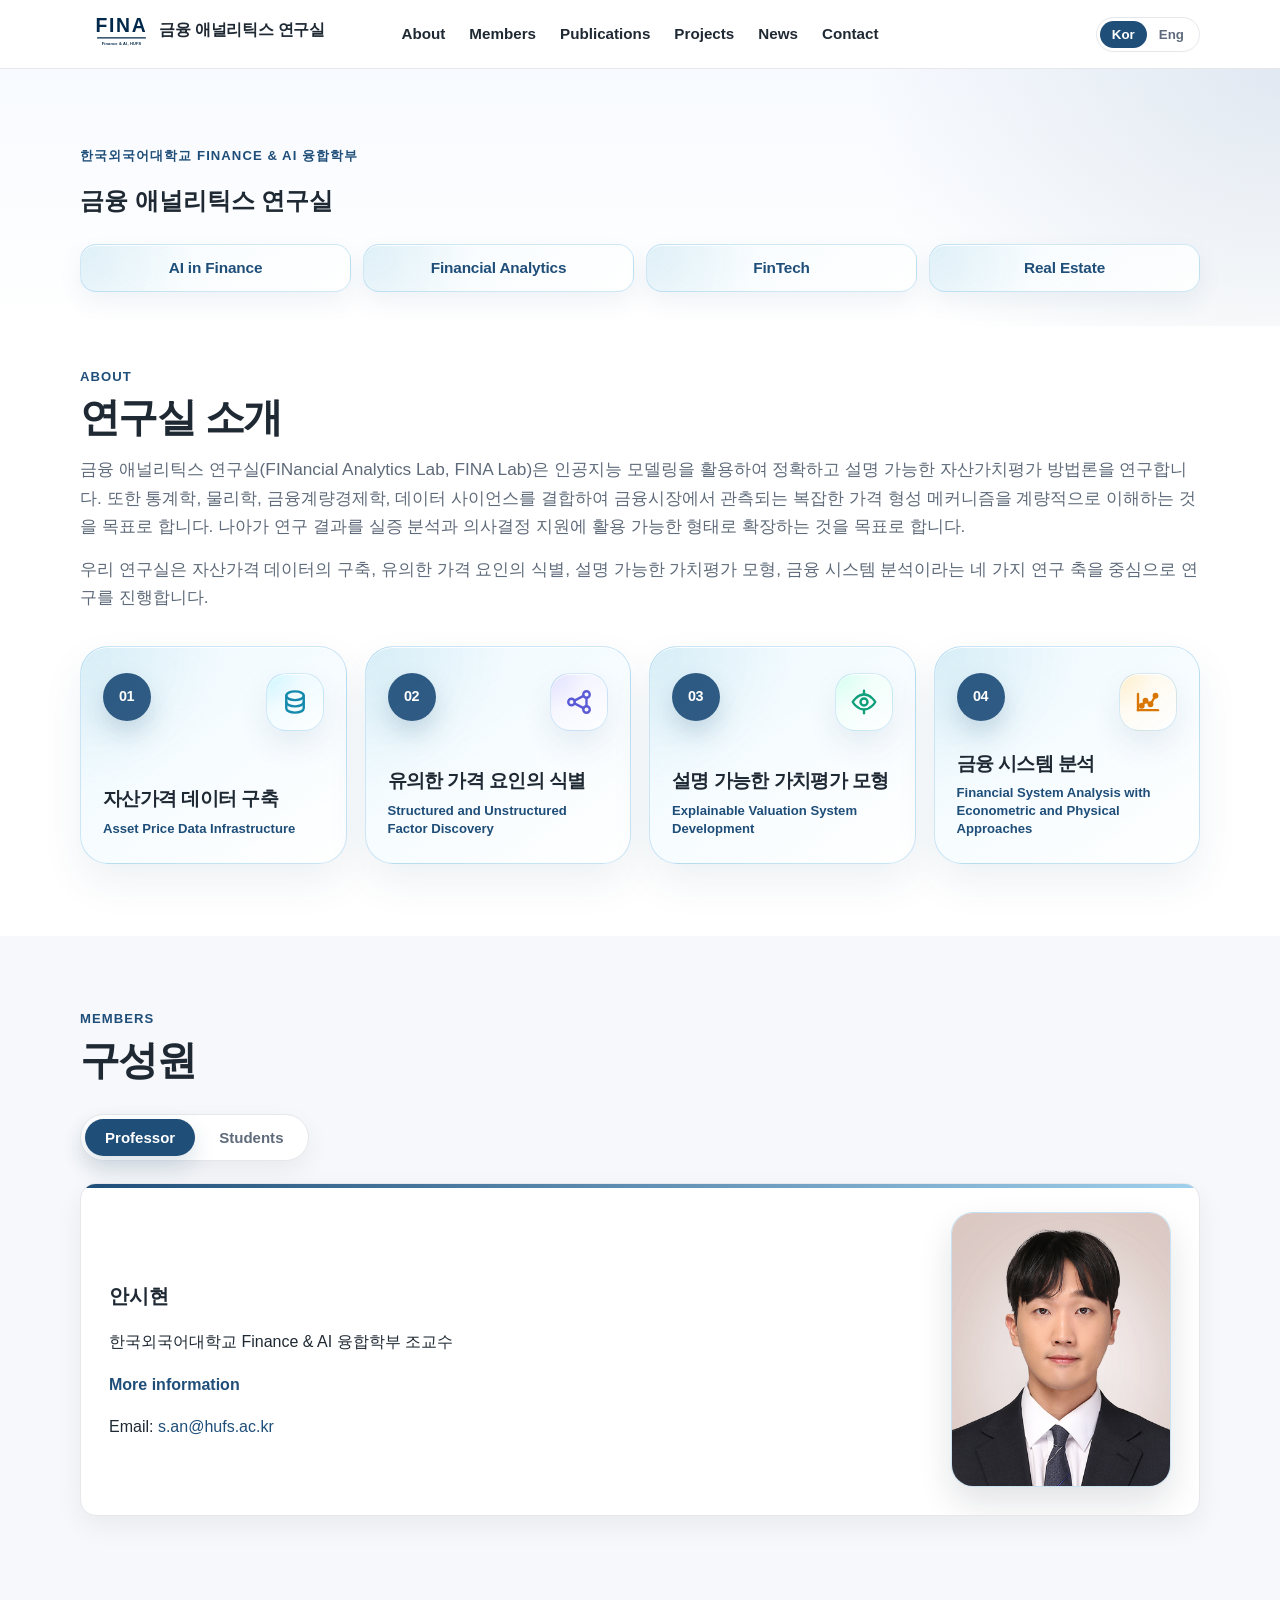
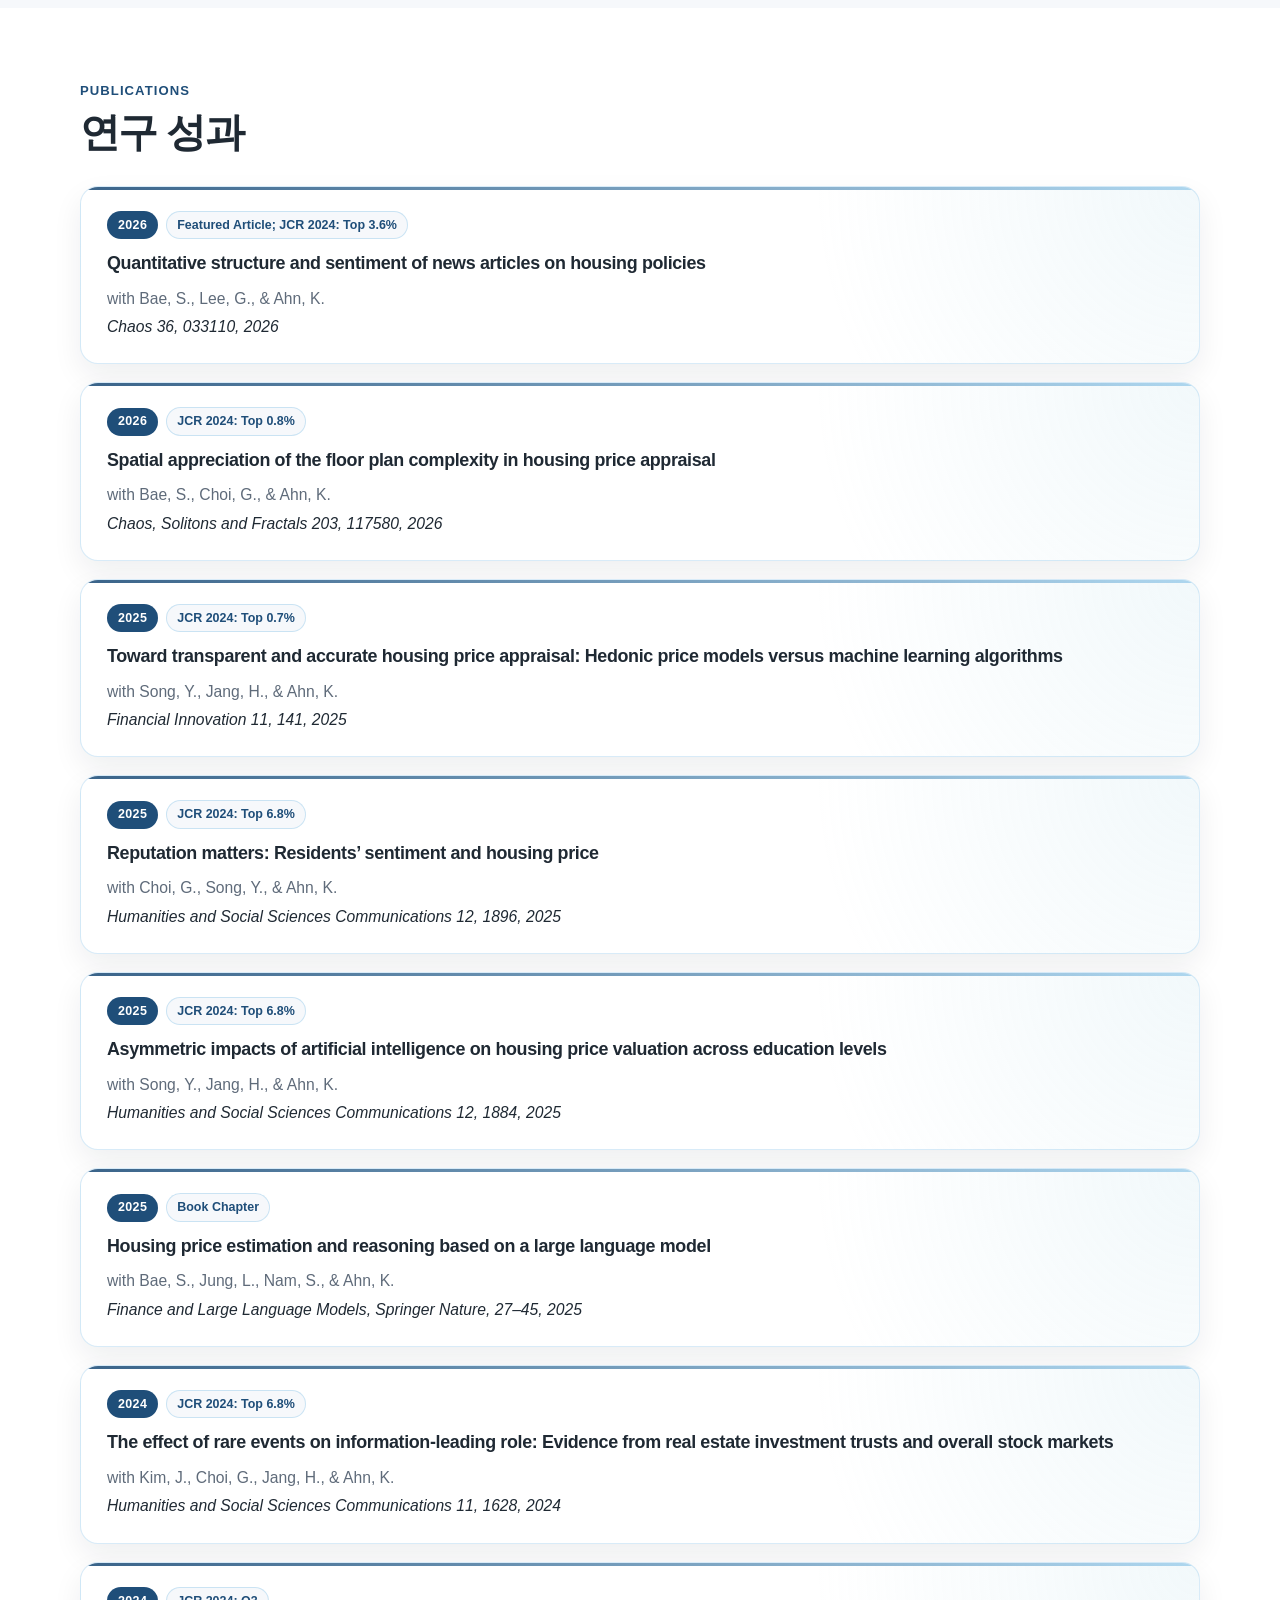
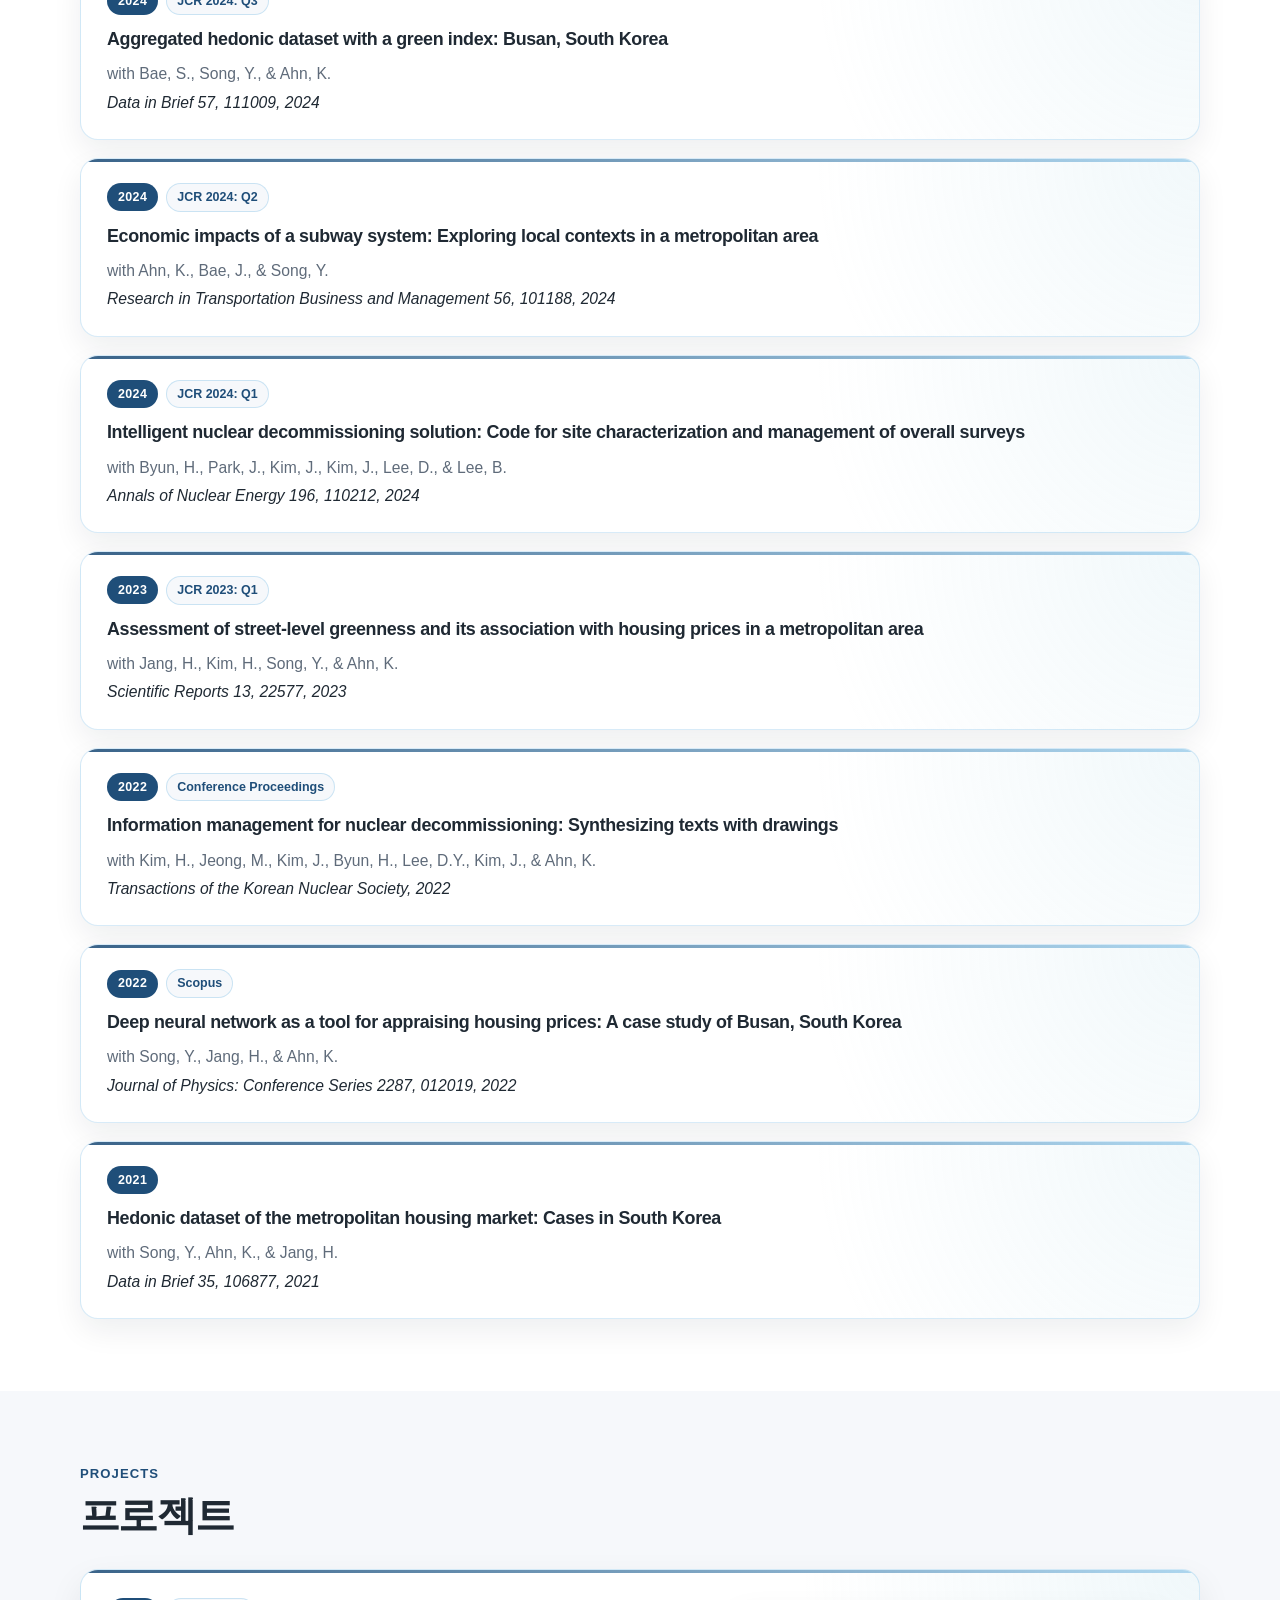
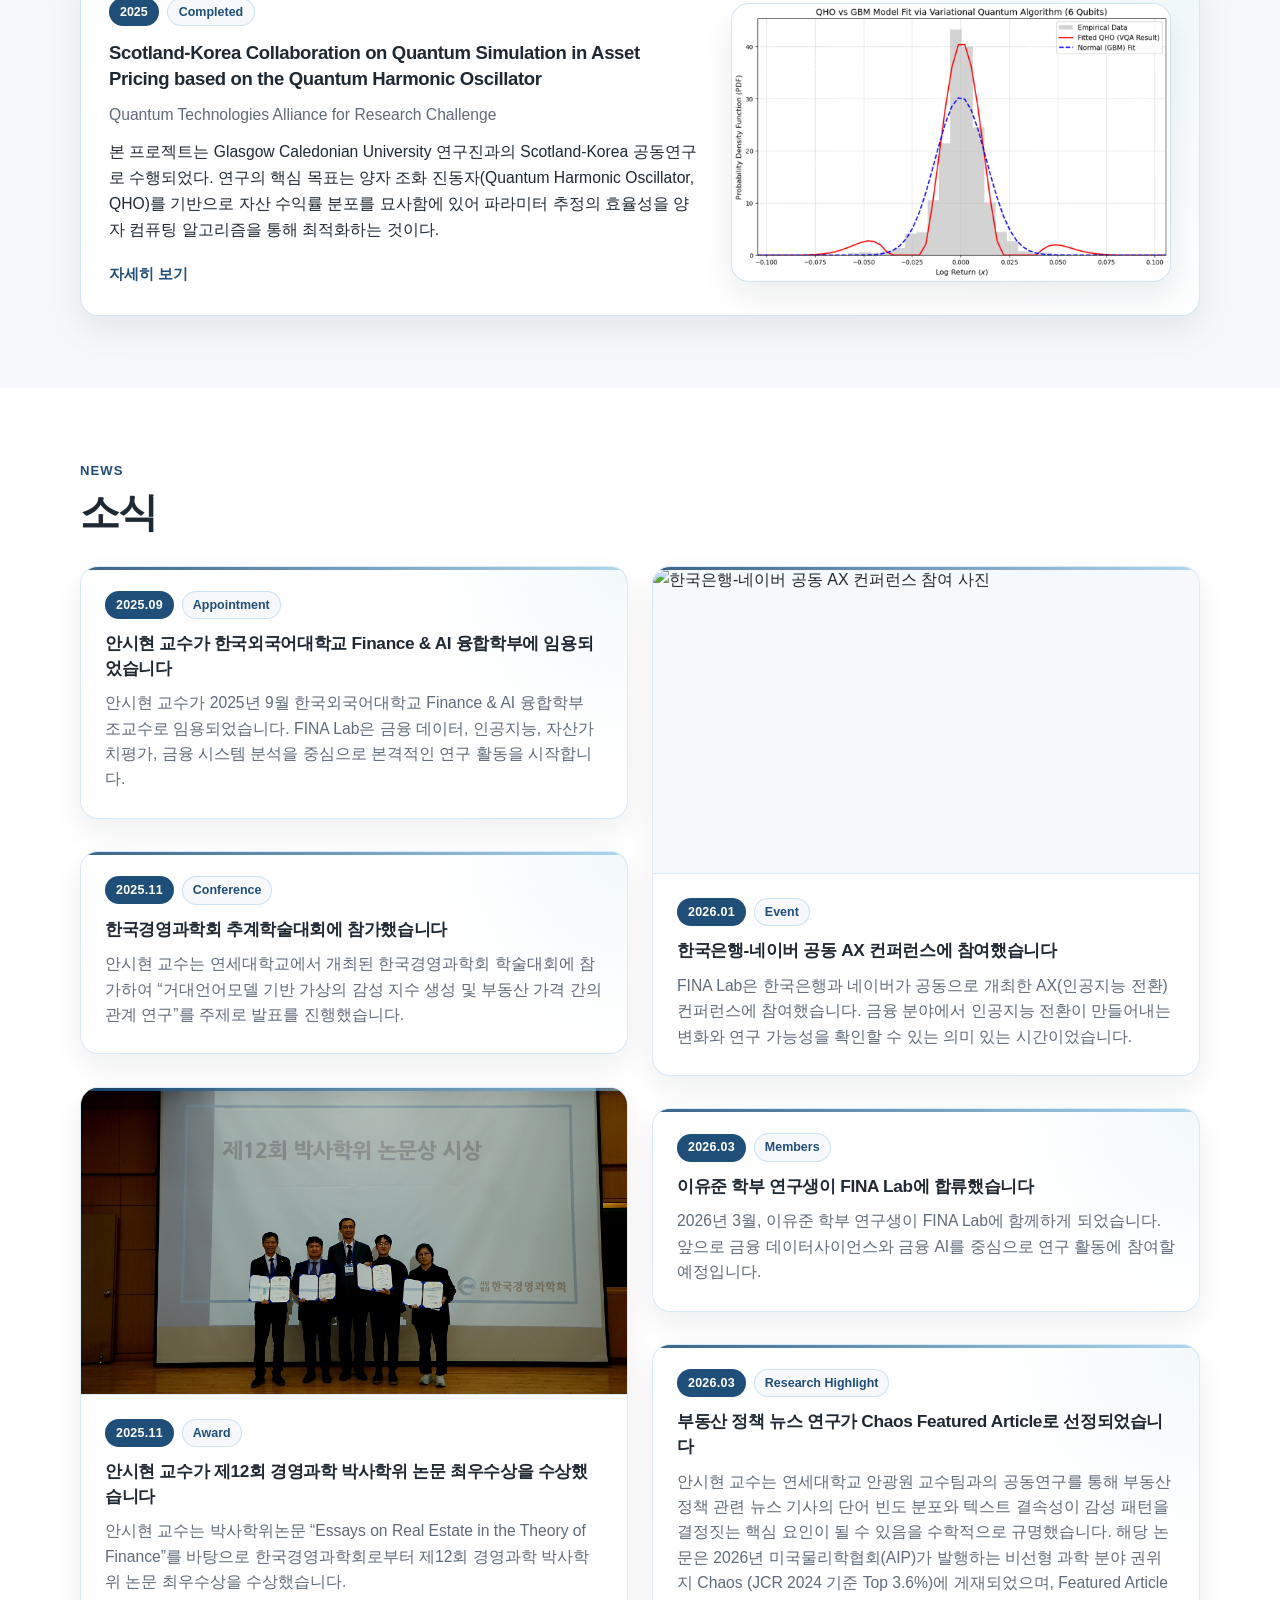
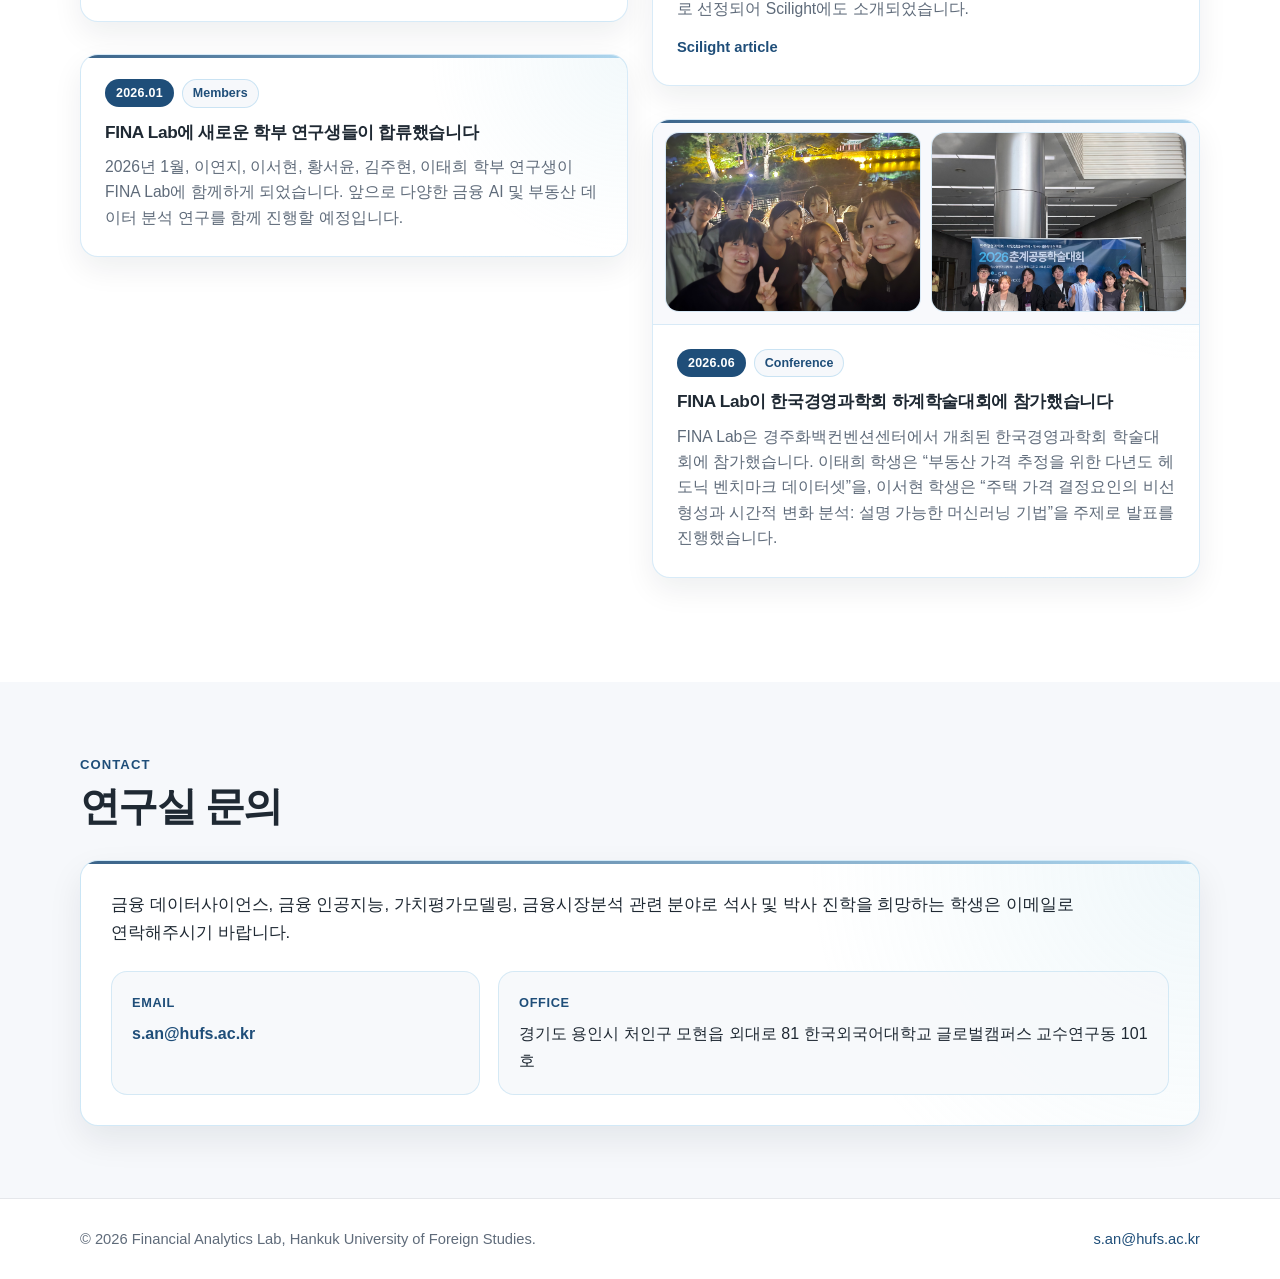
==== commit cd6262f5: "Fix student profile image layout" ====
--- a/index.html
+++ b/index.html
@@ -252,7 +252,7 @@
                     </article>
 
                     <article class="student-card">
-                      <div class="student-photo student-photo-placeholder" aria-label="프로필 사진 없음"></div>
+                      <div class="student-photo student-photo-placeholder" aria-hidden="true"></div>
                       <div class="student-info">
                         <h3 class="student-name">이연지</h3>
                         <p class="student-major">
@@ -937,7 +937,7 @@
                     </article>
 
                     <article class="student-card">
-                      <div class="student-photo student-photo-placeholder" aria-label="No profile photo"></div>
+                      <div class="student-photo student-photo-placeholder" aria-hidden="true"></div>
                       <div class="student-info">
                         <h3 class="student-name">Yeonji Lee</h3>
                         <p class="student-major">
--- a/assets/css/style.css
+++ b/assets/css/style.css
@@ -360,10 +360,13 @@
 .students-grid {
   display: grid;
   grid-template-columns: repeat(3, minmax(0, 1fr));
-  gap: 22px;
+  gap: 24px;
+  align-items: stretch;
 }
 
 .student-card {
+  display: flex;
+  flex-direction: column;
   overflow: hidden;
   min-width: 0;
   border: 1px solid rgba(125, 190, 230, 0.32);
@@ -374,30 +377,42 @@
   box-shadow: 0 14px 34px rgba(15, 23, 42, 0.07);
 }
 
-.student-photo {
-  width: 100%;
-  aspect-ratio: 4 / 3;
+.students-grid .student-card .student-photo {
+  display: flex;
+  align-items: center;
+  justify-content: center;
+  flex: 0 0 auto;
+  overflow: hidden;
+  width: 100%;
+  aspect-ratio: 4 / 5;
+  max-height: 320px;
   border-bottom: 1px solid rgba(125, 190, 230, 0.24);
+  border-radius: 18px 18px 0 0;
   background:
     linear-gradient(135deg, rgba(246, 248, 251, 0.98), rgba(232, 244, 252, 0.92)),
     var(--light-bg);
 }
 
-.student-photo img {
+.students-grid .student-card .student-photo img {
   display: block;
   width: 100%;
   height: 100%;
+  max-width: 100%;
+  min-width: 0;
   object-fit: contain;
   object-position: center center;
-}
-
-.student-photo-placeholder {
+  border-radius: inherit;
+}
+
+.students-grid .student-card .student-photo-placeholder {
+  border: 1px dashed rgba(125, 190, 230, 0.45);
+  border-bottom: 1px dashed rgba(125, 190, 230, 0.45);
   background:
-    linear-gradient(135deg, rgba(246, 248, 251, 0.98), rgba(226, 242, 252, 0.92)),
-    var(--light-bg);
+    linear-gradient(145deg, rgba(247, 251, 255, 0.96), rgba(232, 241, 249, 0.92));
 }
 
 .student-info {
+  flex: 1 1 auto;
   padding: 22px;
 }
 
@@ -436,6 +451,12 @@
   color: var(--primary);
   font-weight: 800;
   overflow-wrap: anywhere;
+}
+
+@media (max-width: 1100px) {
+  .students-grid {
+    grid-template-columns: repeat(2, minmax(0, 1fr));
+  }
 }
 
 .member-profile-card .member-name {
@@ -1028,6 +1049,12 @@
 
   .footer-content {
     flex-direction: column;
+  }
+}
+
+@media (max-width: 720px) {
+  .students-grid {
+    grid-template-columns: 1fr;
   }
 }
 
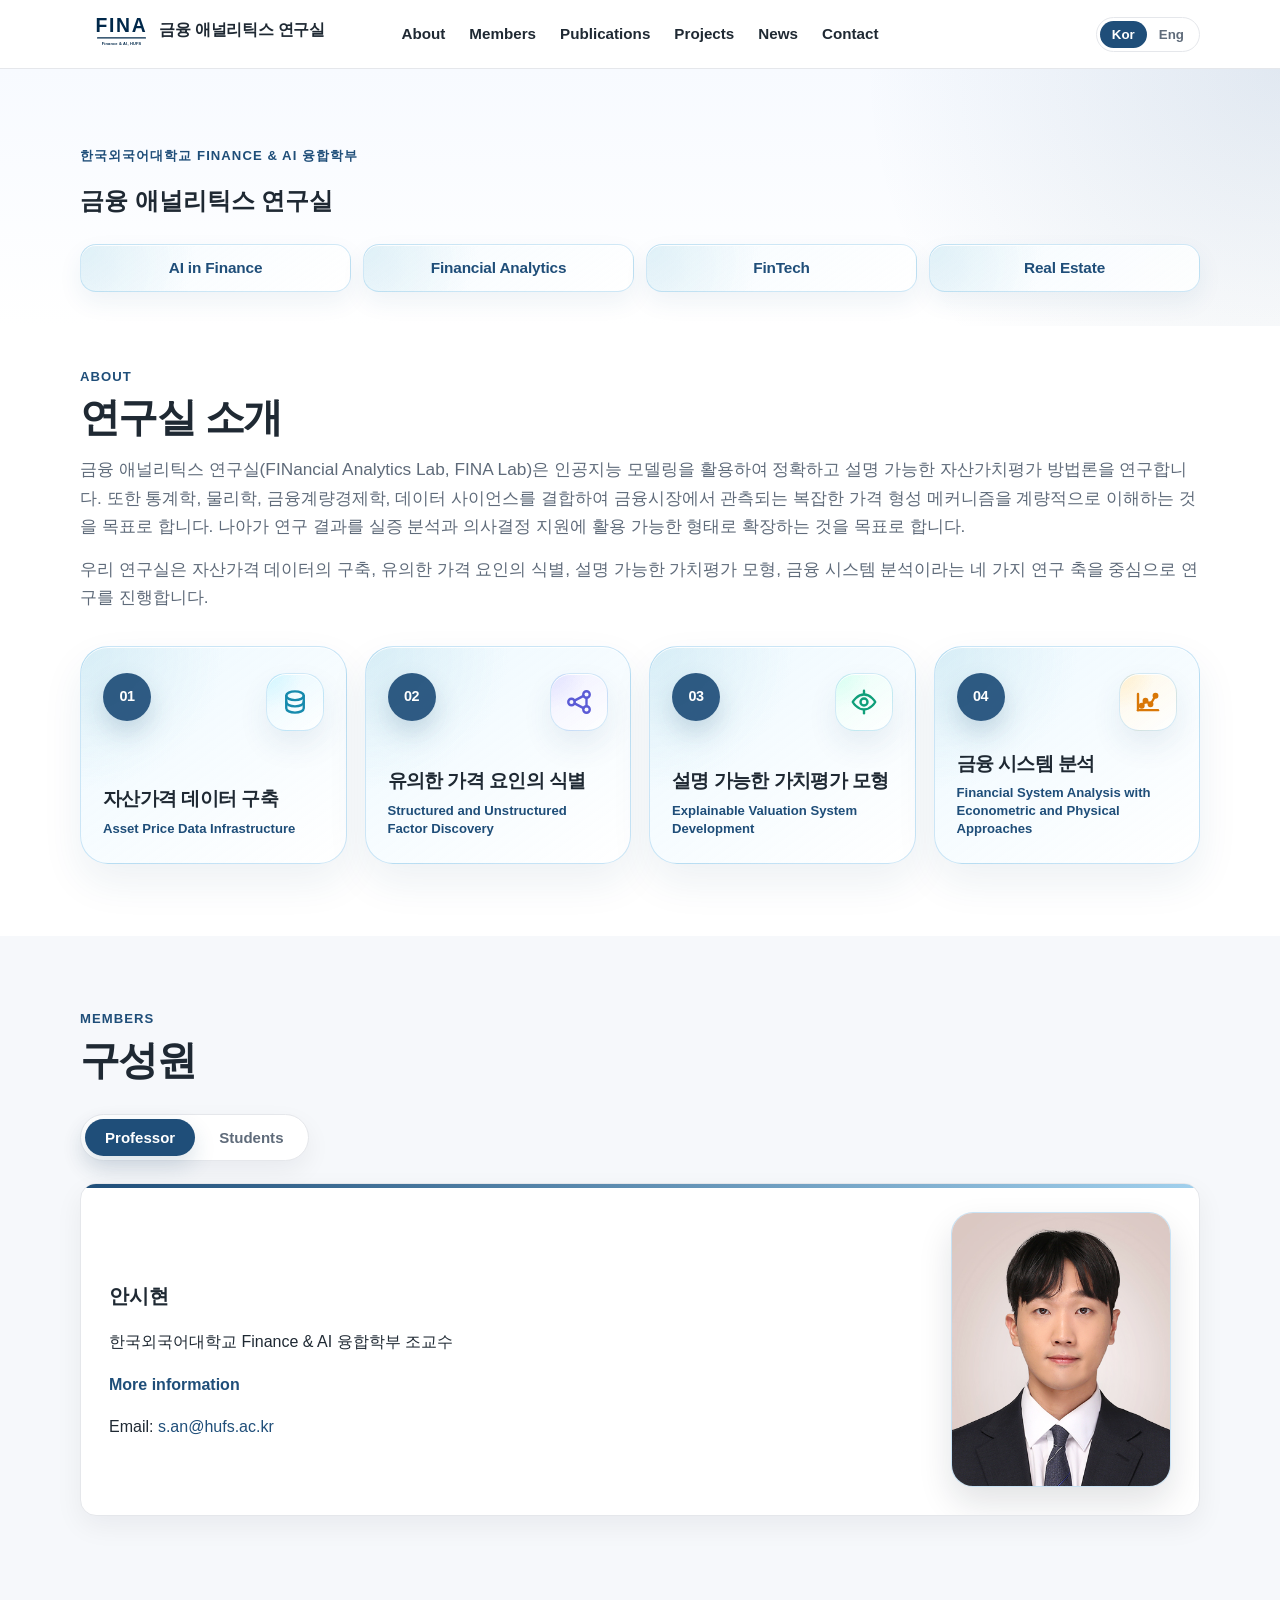
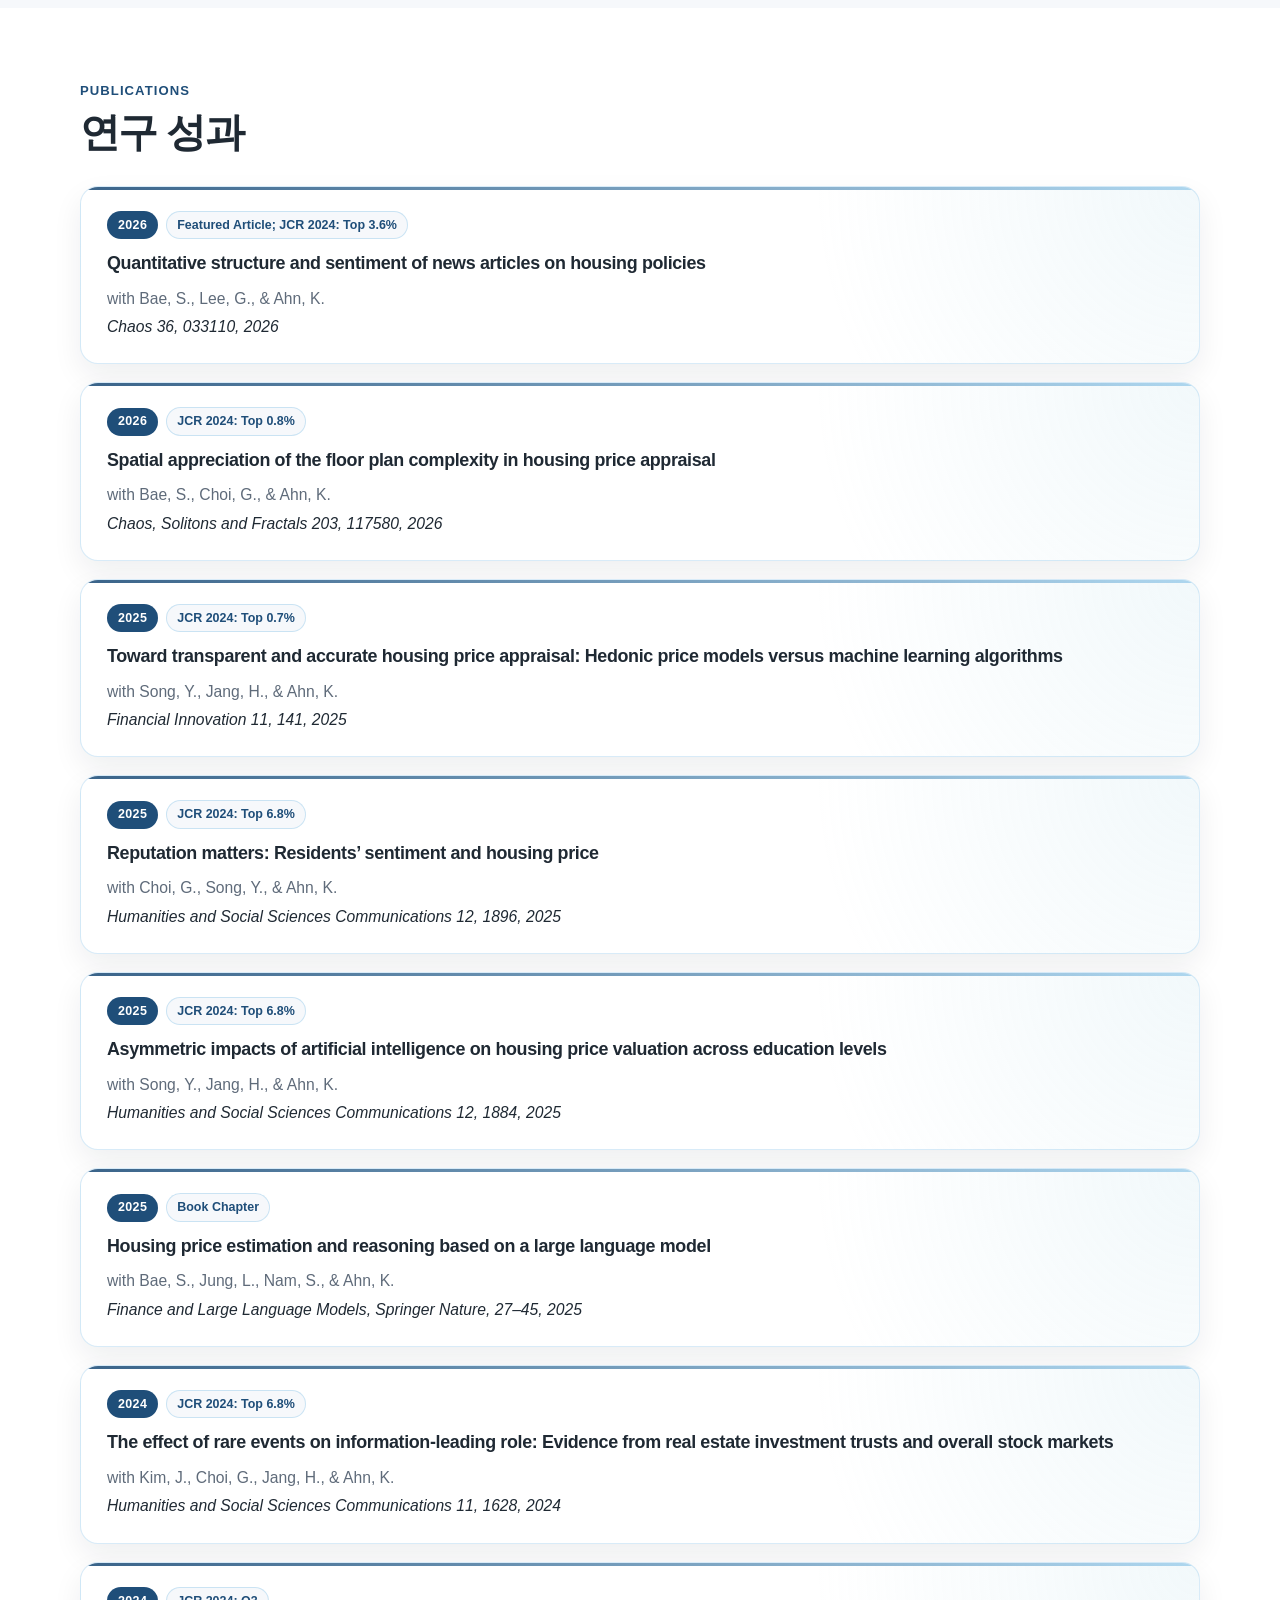
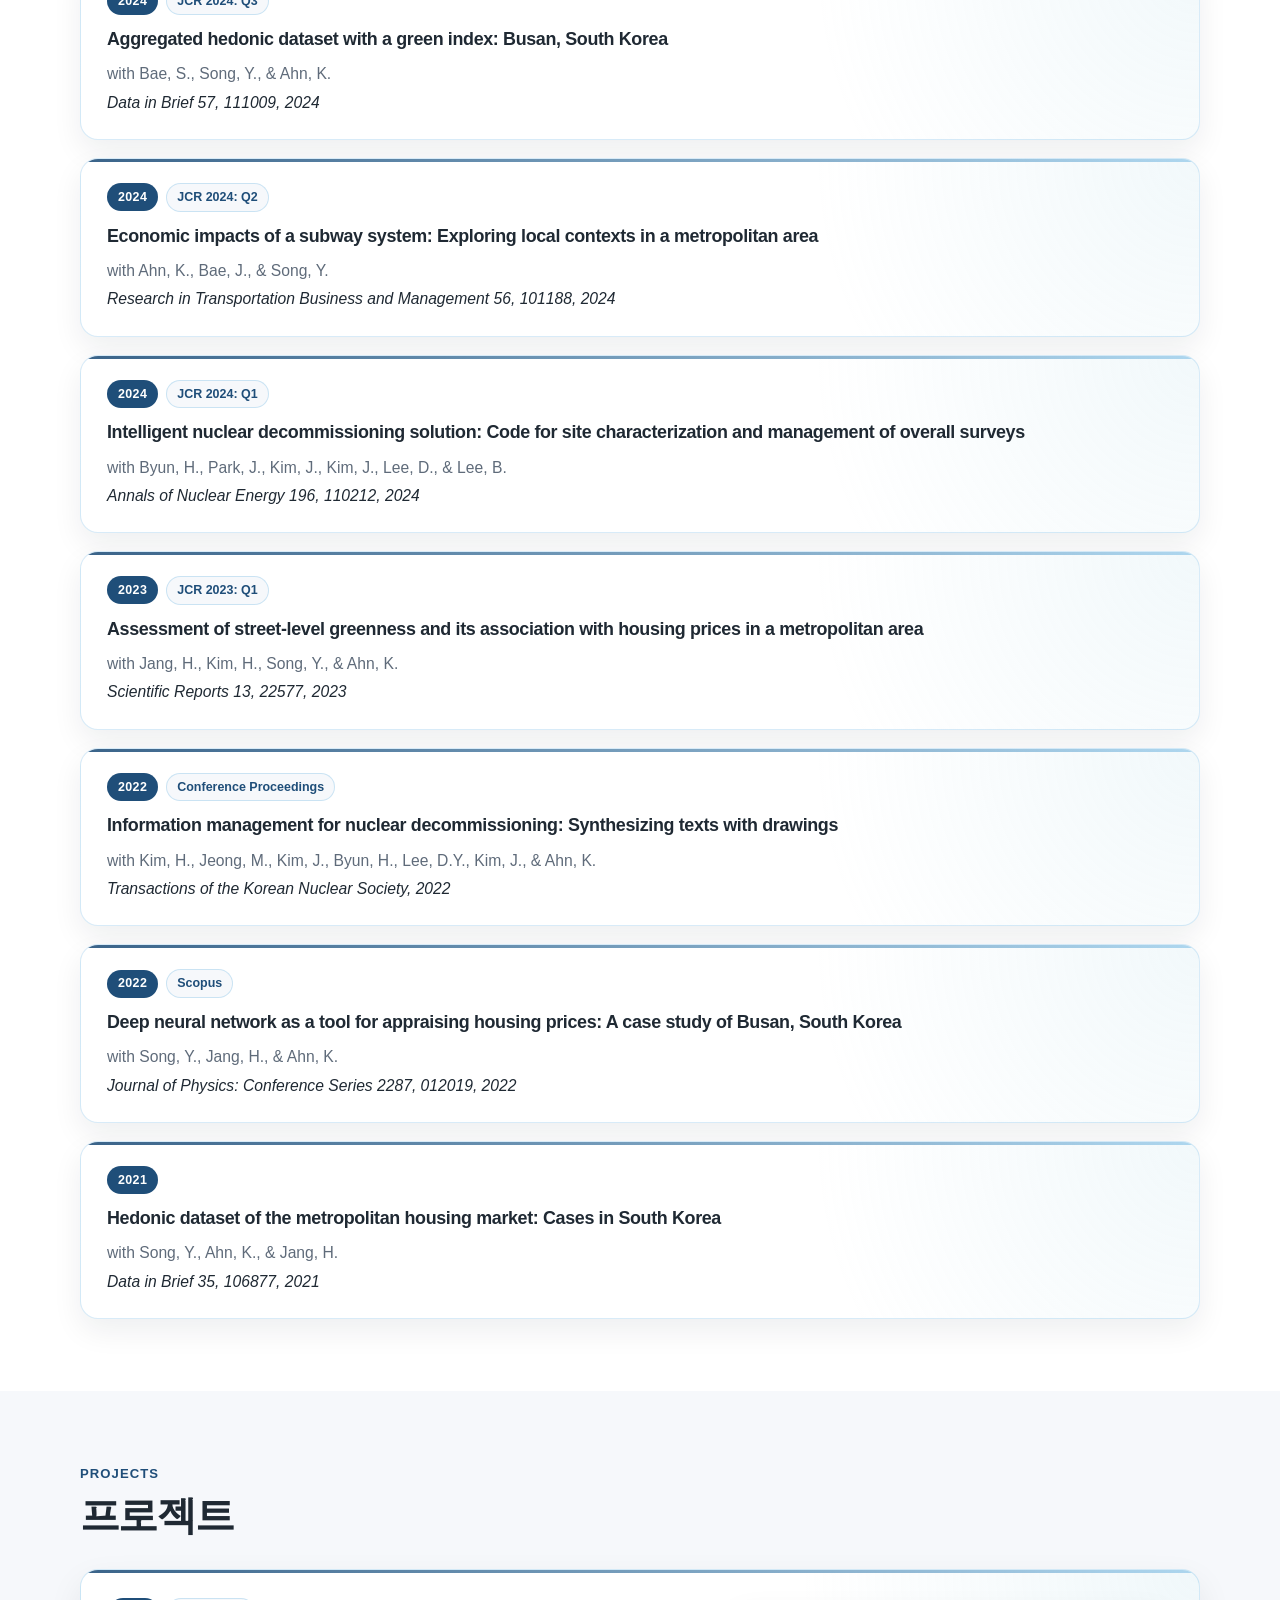
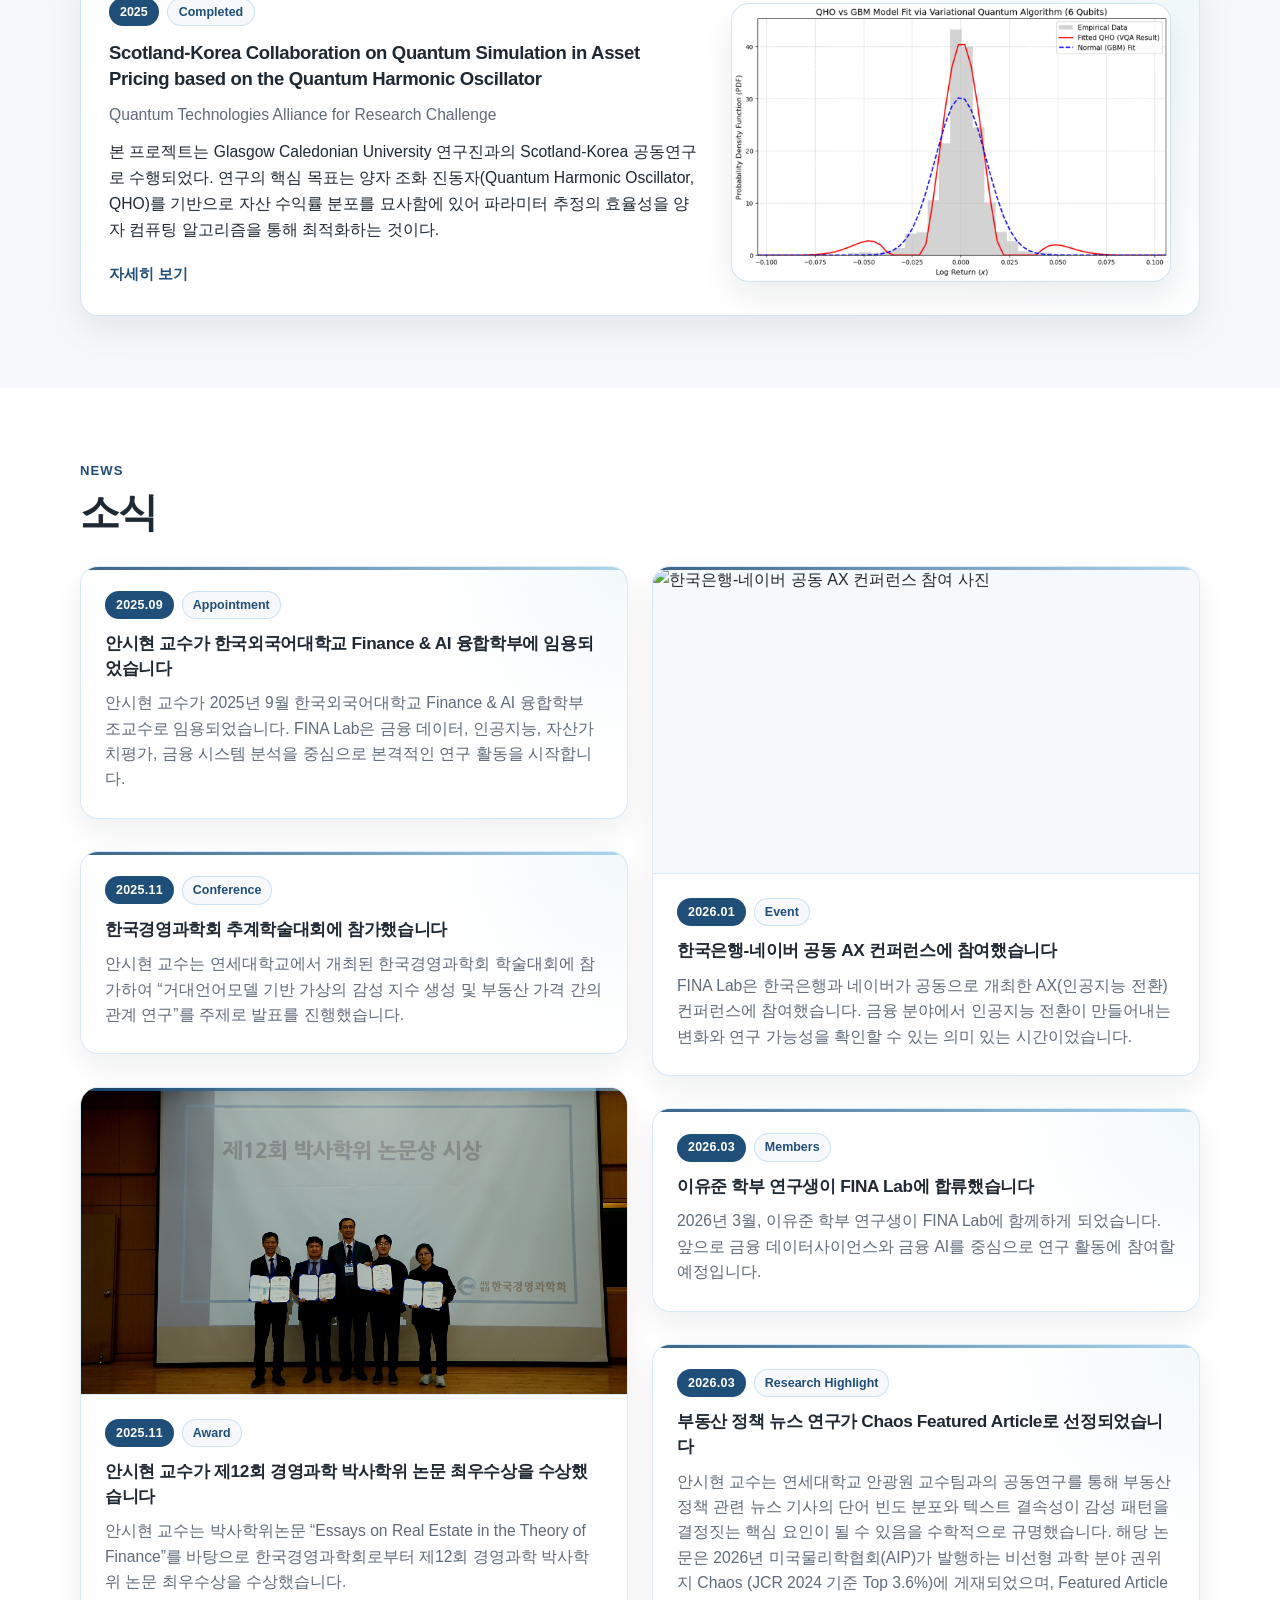
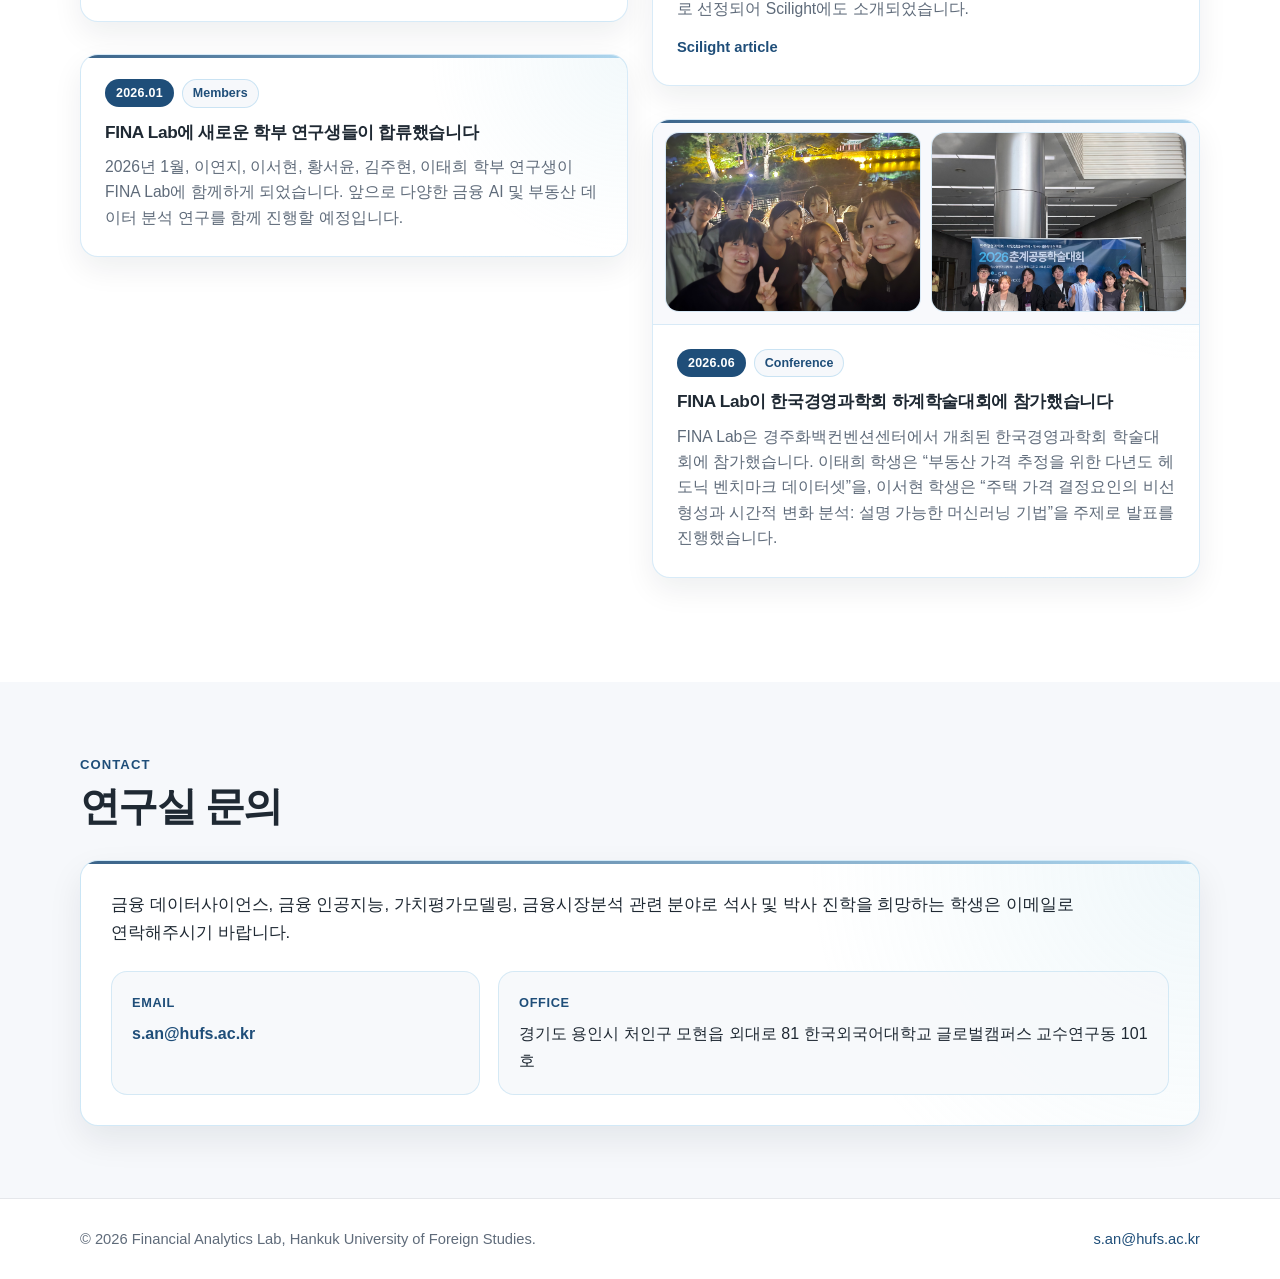
==== commit 1c69d8cc: "Add profile photo" ====
--- a/index.html
+++ b/index.html
@@ -252,7 +252,9 @@
                     </article>
 
                     <article class="student-card">
-                      <div class="student-photo student-photo-placeholder" aria-hidden="true"></div>
+                      <div class="student-photo">
+                        <img src="assets/img/Yeon.jpeg" alt="이연지 프로필 사진" />
+                      </div>
                       <div class="student-info">
                         <h3 class="student-name">이연지</h3>
                         <p class="student-major">
@@ -937,7 +939,9 @@
                     </article>
 
                     <article class="student-card">
-                      <div class="student-photo student-photo-placeholder" aria-hidden="true"></div>
+                      <div class="student-photo">
+                        <img src="assets/img/Yeon.jpeg" alt="Yeonji Lee profile photo" />
+                      </div>
                       <div class="student-info">
                         <h3 class="student-name">Yeonji Lee</h3>
                         <p class="student-major">
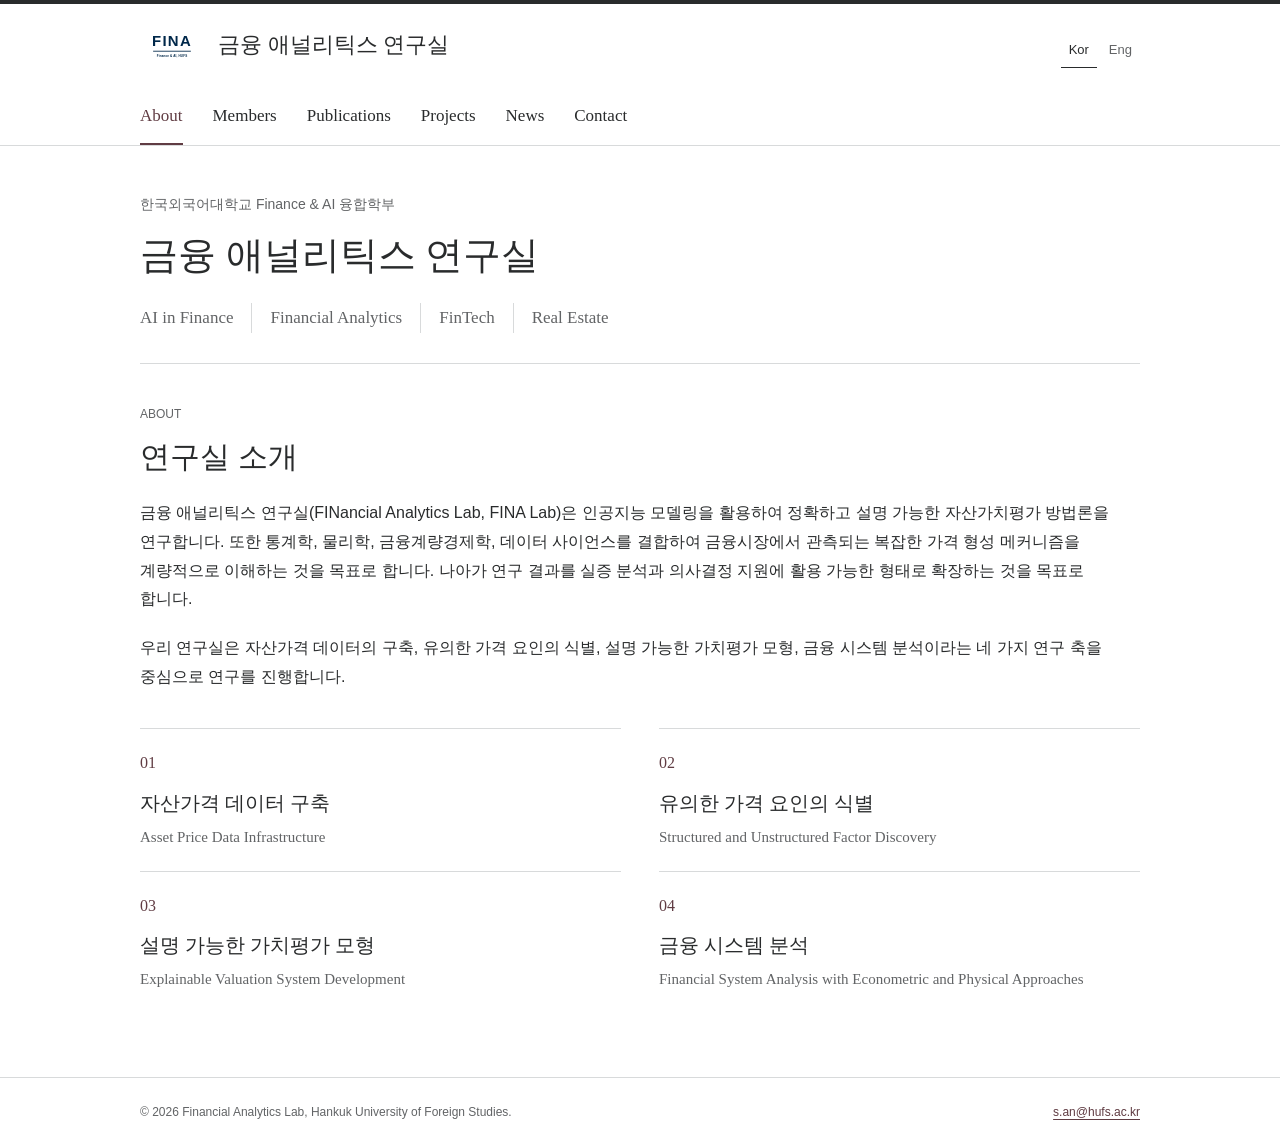
==== commit 76261989: "Update FINA Lab content and classic navigation design" ====
--- a/index.html
+++ b/index.html
@@ -4,7 +4,7 @@
     <meta charset="UTF-8" />
     <meta name="viewport" content="width=device-width, initial-scale=1.0" />
     <title>Financial Analytics Lab | HUFS</title>
-    <link rel="stylesheet" href="assets/css/style.css?v=20260617" />
+    <link rel="stylesheet" href="assets/css/style.css?v=20261014-classic" />
   </head>
 
   <body>
@@ -24,7 +24,7 @@
 
 
 
-        <nav class="nav">
+        <nav class="nav" aria-label="Main navigation">
           <a href="#about" data-section="about">About</a>
           <a href="#members" data-section="members">Members</a>
           <a href="#research" data-section="research">Publications</a>
@@ -372,8 +372,18 @@
             <div class="publications-grid">
               <article class="publication-card">
                 <div class="publication-meta-row">
+                  <span class="publication-year">Accepted</span>
+                  <span class="publication-note">JCR 2025: Top 3.9%</span>
+                </div>
+                <h3 class="publication-title">Facial sentiment and verbal content in harmony: Theory and evidence</h3>
+                <p class="publication-authors">with Bae, S., Shim, Y., Shim, J., Yoon, H., &amp; Ahn, K.</p>
+                <p class="publication-venue">Humanities and Social Sciences Communications</p>
+              </article>
+
+              <article class="publication-card">
+                <div class="publication-meta-row">
                   <span class="publication-year">2026</span>
-                  <span class="publication-note">Featured Article; JCR 2024: Top 3.6%</span>
+                  <span class="publication-note">Featured Article; JCR 2025: Top 3.9%</span>
                 </div>
                 <h3 class="publication-title">Quantitative structure and sentiment of news articles on housing policies</h3>
                 <p class="publication-authors">with Bae, S., Lee, G., &amp; Ahn, K.</p>
@@ -383,7 +393,7 @@
               <article class="publication-card">
                 <div class="publication-meta-row">
                   <span class="publication-year">2026</span>
-                  <span class="publication-note">JCR 2024: Top 0.8%</span>
+                  <span class="publication-note">JCR 2025: Top 0.8%</span>
                 </div>
                 <h3 class="publication-title">Spatial appreciation of the floor plan complexity in housing price appraisal</h3>
                 <p class="publication-authors">with Bae, S., Choi, G., &amp; Ahn, K.</p>
@@ -393,7 +403,7 @@
               <article class="publication-card">
                 <div class="publication-meta-row">
                   <span class="publication-year">2025</span>
-                  <span class="publication-note">JCR 2024: Top 0.7%</span>
+                  <span class="publication-note">JCR 2025: Top 3.6%</span>
                 </div>
                 <h3 class="publication-title">Toward transparent and accurate housing price appraisal: Hedonic price models versus machine learning algorithms</h3>
                 <p class="publication-authors">with Song, Y., Jang, H., &amp; Ahn, K.</p>
@@ -403,7 +413,7 @@
               <article class="publication-card">
                 <div class="publication-meta-row">
                   <span class="publication-year">2025</span>
-                  <span class="publication-note">JCR 2024: Top 6.8%</span>
+                  <span class="publication-note">JCR 2025: Top 3.1%</span>
                 </div>
                 <h3 class="publication-title">Reputation matters: Residents&rsquo; sentiment and housing price</h3>
                 <p class="publication-authors">with Choi, G., Song, Y., &amp; Ahn, K.</p>
@@ -413,7 +423,7 @@
               <article class="publication-card">
                 <div class="publication-meta-row">
                   <span class="publication-year">2025</span>
-                  <span class="publication-note">JCR 2024: Top 6.8%</span>
+                  <span class="publication-note">JCR 2025: Top 3.1%</span>
                 </div>
                 <h3 class="publication-title">Asymmetric impacts of artificial intelligence on housing price valuation across education levels</h3>
                 <p class="publication-authors">with Song, Y., Jang, H., &amp; Ahn, K.</p>
@@ -656,7 +666,7 @@
                   </div>
                   <h3 class="news-title">부동산 정책 뉴스 연구가 Chaos Featured Article로 선정되었습니다</h3>
                   <p class="news-description">
-                    안시현 교수는 연세대학교 안광원 교수팀과의 공동연구를 통해 부동산 정책 관련 뉴스 기사의 단어 빈도 분포와 텍스트 결속성이 감성 패턴을 결정짓는 핵심 요인이 될 수 있음을 수학적으로 규명했습니다. 해당 논문은 2026년 미국물리학협회(AIP)가 발행하는 비선형 과학 분야 권위지 Chaos (JCR 2024 기준 Top 3.6%)에 게재되었으며, Featured Article로 선정되어 Scilight에도 소개되었습니다.
+                    안시현 교수는 연세대학교 안광원 교수팀과의 공동연구를 통해 부동산 정책 관련 뉴스 기사의 단어 빈도 분포와 텍스트 결속성이 감성 패턴을 결정짓는 핵심 요인이 될 수 있음을 수학적으로 규명했습니다. 해당 논문은 2026년 미국물리학협회(AIP)가 발행하는 비선형 과학 분야 권위지 Chaos (JCR 2025 기준 Top 3.9%)에 게재되었으며, Featured Article로 선정되어 Scilight에도 소개되었습니다.
                   </p>
                   <a
                     class="news-link"
@@ -1059,8 +1069,18 @@
             <div class="publications-grid">
               <article class="publication-card">
                 <div class="publication-meta-row">
+                  <span class="publication-year">Accepted</span>
+                  <span class="publication-note">JCR 2025: Top 3.9%</span>
+                </div>
+                <h3 class="publication-title">Facial sentiment and verbal content in harmony: Theory and evidence</h3>
+                <p class="publication-authors">with Bae, S., Shim, Y., Shim, J., Yoon, H., &amp; Ahn, K.</p>
+                <p class="publication-venue">Humanities and Social Sciences Communications</p>
+              </article>
+
+              <article class="publication-card">
+                <div class="publication-meta-row">
                   <span class="publication-year">2026</span>
-                  <span class="publication-note">Featured Article; JCR 2024: Top 3.6%</span>
+                  <span class="publication-note">Featured Article; JCR 2025: Top 3.9%</span>
                 </div>
                 <h3 class="publication-title">Quantitative structure and sentiment of news articles on housing policies</h3>
                 <p class="publication-authors">with Bae, S., Lee, G., &amp; Ahn, K.</p>
@@ -1070,7 +1090,7 @@
               <article class="publication-card">
                 <div class="publication-meta-row">
                   <span class="publication-year">2026</span>
-                  <span class="publication-note">JCR 2024: Top 0.8%</span>
+                  <span class="publication-note">JCR 2025: Top 0.8%</span>
                 </div>
                 <h3 class="publication-title">Spatial appreciation of the floor plan complexity in housing price appraisal</h3>
                 <p class="publication-authors">with Bae, S., Choi, G., &amp; Ahn, K.</p>
@@ -1080,7 +1100,7 @@
               <article class="publication-card">
                 <div class="publication-meta-row">
                   <span class="publication-year">2025</span>
-                  <span class="publication-note">JCR 2024: Top 0.7%</span>
+                  <span class="publication-note">JCR 2025: Top 3.6%</span>
                 </div>
                 <h3 class="publication-title">Toward transparent and accurate housing price appraisal: Hedonic price models versus machine learning algorithms</h3>
                 <p class="publication-authors">with Song, Y., Jang, H., &amp; Ahn, K.</p>
@@ -1090,7 +1110,7 @@
               <article class="publication-card">
                 <div class="publication-meta-row">
                   <span class="publication-year">2025</span>
-                  <span class="publication-note">JCR 2024: Top 6.8%</span>
+                  <span class="publication-note">JCR 2025: Top 3.1%</span>
                 </div>
                 <h3 class="publication-title">Reputation matters: Residents&rsquo; sentiment and housing price</h3>
                 <p class="publication-authors">with Choi, G., Song, Y., &amp; Ahn, K.</p>
@@ -1100,7 +1120,7 @@
               <article class="publication-card">
                 <div class="publication-meta-row">
                   <span class="publication-year">2025</span>
-                  <span class="publication-note">JCR 2024: Top 6.8%</span>
+                  <span class="publication-note">JCR 2025: Top 3.1%</span>
                 </div>
                 <h3 class="publication-title">Asymmetric impacts of artificial intelligence on housing price valuation across education levels</h3>
                 <p class="publication-authors">with Song, Y., Jang, H., &amp; Ahn, K.</p>
@@ -1343,7 +1363,7 @@
                   </div>
                   <h3 class="news-title">Housing policy news study selected as a Chaos Featured Article</h3>
                   <p class="news-description">
-                    Professor Sihyun An, in collaboration with Professor Kwangwon Ahn’s research team at Yonsei University, mathematically showed that word-frequency distributions and textual cohesion in housing policy news can play a central role in shaping sentiment patterns. The paper was published in Chaos, a leading journal in nonlinear science published by the American Institute of Physics (AIP), ranked in the top 3.6% based on JCR 2024, and was selected as a Featured Article and introduced in Scilight.
+                    Professor Sihyun An, in collaboration with Professor Kwangwon Ahn’s research team at Yonsei University, mathematically showed that word-frequency distributions and textual cohesion in housing policy news can play a central role in shaping sentiment patterns. The paper was published in Chaos, a leading journal in nonlinear science published by the American Institute of Physics (AIP), ranked in the top 3.9% based on JCR 2025, and was selected as a Featured Article and introduced in Scilight.
                   </p>
                   <a
                     class="news-link"
@@ -1635,6 +1655,10 @@
       const koContent = document.querySelector(".lang-ko");
       const enContent = document.querySelector(".lang-en");
       const navLinks = document.querySelectorAll(".nav a[data-section]");
+      const homeLink = document.querySelector(".site-title-link");
+      const pageSections = document.querySelectorAll(".lang-content > .section");
+      const heroes = document.querySelectorAll(".lang-content > .hero");
+      const sectionNames = Array.from(navLinks, (link) => link.dataset.section);
       const siteTitleKo = document.querySelector(".site-title-ko");
       const siteTitleEn = document.querySelector(".site-title-en");
 
@@ -1645,6 +1669,38 @@
       const memberTabGroups = document.querySelectorAll("[data-members-tabs]");
 
       let currentLang = "ko";
+      let currentSection = sectionFromHash();
+
+      function sectionFromHash() {
+        const section = window.location.hash.slice(1).replace(/-en$/, "");
+        return sectionNames.includes(section) ? section : "about";
+      }
+
+      function showSection({ focus = false } = {}) {
+        closeModal();
+
+        pageSections.forEach((section) => {
+          section.hidden = section.id.replace(/-en$/, "") !== currentSection;
+        });
+        heroes.forEach((hero) => {
+          hero.hidden = currentSection !== "about";
+        });
+        navLinks.forEach((link) => {
+          if (link.dataset.section === currentSection) {
+            link.setAttribute("aria-current", "page");
+          } else {
+            link.removeAttribute("aria-current");
+          }
+        });
+
+        if (focus) {
+          const targetId = currentLang === "en" ? `${currentSection}-en` : currentSection;
+          const heading = document.querySelector(`#${targetId} h2`);
+          heading.setAttribute("tabindex", "-1");
+          heading.focus({ preventScroll: true });
+          window.scrollTo({ top: 0, behavior: "instant" });
+        }
+      }
 
       function setLanguage(lang) {
         currentLang = lang;
@@ -1666,20 +1722,28 @@
           btnEn.classList.remove("active");
           document.documentElement.lang = "ko";
         }
+        showSection();
       }
 
-      navLinks.forEach((link) => {
+      [...navLinks, homeLink].forEach((link) => {
         link.addEventListener("click", (event) => {
+          if (event.button !== 0 || event.metaKey || event.ctrlKey || event.shiftKey || event.altKey) {
+            return;
+          }
           event.preventDefault();
-
-          const section = link.dataset.section;
-          const targetId = currentLang === "en" ? `${section}-en` : section;
-          const target = document.getElementById(targetId);
-
-          if (target) {
-            target.scrollIntoView({ behavior: "smooth" });
+          const hash = link.getAttribute("href");
+          if (window.location.hash === hash) {
+            currentSection = sectionFromHash();
+            showSection({ focus: true });
+          } else {
+            window.location.hash = hash;
           }
         });
+      });
+
+      window.addEventListener("hashchange", () => {
+        currentSection = sectionFromHash();
+        showSection({ focus: true });
       });
 
       memberTabGroups.forEach((group) => {
--- a/assets/css/style.css
+++ b/assets/css/style.css
@@ -1,382 +1,151 @@
 :root {
   --bg: #ffffff;
-  --text: #1f2933;
-  --muted: #5f6b7a;
-  --line: #e5e7eb;
-  --primary: #1f4e79;
-  --primary-dark: #153a5b;
-  --light-bg: #f6f8fb;
+  --text: #292b2c;
+  --muted: #626466;
+  --line: #d8dadb;
+  --primary: #603c43;
+  --primary-dark: #3e252b;
+  --light-bg: #f4f5f5;
   --card-bg: #ffffff;
-  --shadow: rgba(15, 23, 42, 0.06);
-}
-
-* {
-  box-sizing: border-box;
-}
-
-html {
-  scroll-behavior: smooth;
-}
-
+  --serif: Georgia, "Times New Roman", "AppleMyungjo", "Batang", serif;
+  --sans: Arial, "Helvetica Neue", "Apple SD Gothic Neo", "Malgun Gothic", sans-serif;
+}
+
+* { box-sizing: border-box; letter-spacing: 0; }
+html { scroll-behavior: auto; }
 body {
   margin: 0;
-  font-family: -apple-system, BlinkMacSystemFont, "Segoe UI", Roboto, "Noto Sans KR",
-    "Helvetica Neue", Arial, sans-serif;
   color: var(--text);
   background: var(--bg);
-  line-height: 1.65;
-}
-
-a {
-  color: var(--primary);
-  text-decoration: none;
-}
-
-a:hover {
-  text-decoration: underline;
-}
-
-.container {
-  width: min(1120px, calc(100% - 40px));
-  margin: 0 auto;
-}
-
+  font-family: var(--sans);
+  font-size: 16px;
+  line-height: 1.8;
+  min-height: 100vh;
+  display: flex;
+  flex-direction: column;
+}
+main { flex: 1; }
+button { font: inherit; }
+a { color: var(--primary); text-underline-offset: 3px; }
+a:hover { color: var(--primary-dark); }
+img { max-width: 100%; }
+:focus-visible { outline: 2px solid var(--primary); outline-offset: 5px; }
+.container { width: min(1000px, calc(100% - 64px)); margin: 0 auto; }
+
+/* A restrained masthead with a separate, persistent navigation row. */
 .site-header {
-  border-bottom: 1px solid var(--line);
-  background: rgba(255, 255, 255, 0.96);
   position: sticky;
   top: 0;
   z-index: 100;
-  backdrop-filter: blur(10px);
-}
-
-.nav-container {
-  display: grid;
-  grid-template-columns: minmax(260px, 1fr) auto minmax(120px, 1fr);
-  gap: 20px;
-  align-items: center;
-  min-height: 68px;
-}
-
-.site-title {
-  min-width: 0;
-  justify-self: start;
-}
-
+  border-top: 4px solid var(--text);
+  border-bottom: 1px solid var(--line);
+  background: var(--bg);
+}
+.nav-container { display: grid; grid-template-columns: minmax(0, 1fr) auto; align-items: center; gap: 0 24px; padding-top: 22px; }
+.site-title { min-width: 0; }
 .site-title-link {
   display: inline-flex;
   align-items: center;
-  gap: 4px;
+  gap: 14px;
   color: var(--text);
-  font-weight: 800;
-  font-size: 1.02rem;
-  letter-spacing: -0.02em;
-  line-height: 1.1;
-}
-
-.site-logo {
-  display: block;
-  width: auto !important;
-  height: 38px !important;
-  max-width: 84px !important;
-  margin-right: -8px;
-  object-fit: contain;
-  flex: 0 0 auto;
-}
-
-.site-title-ko,
-.site-title-en {
-  white-space: nowrap;
-}
-
+  text-decoration: none;
+  font-family: var(--serif);
+  font-size: 22px;
+  line-height: 1.4;
+}
+.site-title-link:hover { color: var(--text); }
+.site-logo { width: 64px; height: 38px; object-fit: contain; flex: 0 0 auto; }
+.site-title-en, .lang-en { display: none; }
 .nav {
-  display: flex;
-  justify-content: center;
-  gap: 24px;
-  font-size: 0.95rem;
-}
-
-.nav a {
-  color: var(--text);
-  font-weight: 600;
-}
-
-.language-toggle {
-  justify-self: end;
-  display: flex;
-  border: 1px solid var(--line);
-  border-radius: 999px;
-  padding: 3px;
-  background: #ffffff;
-}
-
+  grid-column: 1 / -1;
+  grid-row: 2;
+  display: flex;
+  flex-wrap: wrap;
+  gap: 0 30px;
+  margin-top: 17px;
+  font-family: var(--serif);
+  font-size: 17px;
+}
+.nav a { padding: 10px 0 12px; color: var(--text); border-bottom: 2px solid transparent; text-decoration: none; }
+.nav a:hover, .nav a[aria-current="page"] { color: var(--primary); border-bottom-color: var(--primary); }
+.language-toggle { grid-column: 2; grid-row: 1; display: flex; gap: 4px; }
 .lang-btn {
   border: 0;
+  border-bottom: 1px solid transparent;
   background: transparent;
-  padding: 6px 12px;
-  border-radius: 999px;
+  padding: 6px 8px;
+  font-family: var(--sans);
+  font-size: 13px;
+  color: var(--muted);
   cursor: pointer;
-  font-weight: 700;
-  color: var(--muted);
-}
-
-.lang-btn.active {
-  background: var(--primary);
-  color: #ffffff;
-}
-
-.lang-en {
-  display: none;
-}
-
-.hero {
-  padding: 76px 0 34px;
-  background:
-    radial-gradient(circle at top right, rgba(31, 78, 121, 0.10), transparent 32%),
-    linear-gradient(180deg, #f7faff 0%, #ffffff 100%);
-}
-
-.eyebrow {
-  color: var(--primary);
-  font-weight: 800;
-  letter-spacing: 0.08em;
+}
+.lang-btn.active { color: var(--text); border-bottom-color: var(--text); }
+
+h1, h2, h3, .member-name { font-family: var(--serif); font-weight: 400; word-break: keep-all; overflow-wrap: break-word; }
+h1 { font-size: 38px; line-height: 1.35; }
+h2 { margin: 0; font-size: 30px; line-height: 1.5; }
+h3 { margin-top: 0; font-size: 21px; line-height: 1.5; }
+.hero { padding: 46px 0 0; }
+.eyebrow { margin: 0 0 12px; color: var(--muted); font-size: 14px; }
+.hero-title-row { margin: 0 0 22px; }
+.hero-title-row h1 { margin: 0; }
+.hero-keywords {
+  display: flex;
+  flex-wrap: wrap;
+  gap: 8px 0;
+  padding-bottom: 30px;
+  border-bottom: 1px solid var(--line);
+  font-family: var(--serif);
+  font-size: 17px;
+  color: var(--muted);
+}
+.hero-keywords span { padding: 0 18px; border-left: 1px solid var(--line); }
+.hero-keywords span:first-child { padding-left: 0; border-left: 0; }
+.section { padding: 40px 0 64px; scroll-margin-top: 150px; }
+.section-heading { margin-bottom: 30px; }
+.section-label, .modal-label {
+  margin: 0 0 8px;
+  font-family: var(--sans);
+  color: var(--muted);
   text-transform: uppercase;
-  font-size: 0.82rem;
-  margin: 0 0 14px;
-}
-
-.hero-title-row {
-  display: block;
-  width: 100%;
-  max-width: 1120px;
-  margin: 0 0 24px;
-}
-
-.hero-title-row h1 {
-  margin: 0;
-  min-width: 0;
-  white-space: nowrap;
-}
-
-.hero-keywords {
-  display: grid;
-  grid-template-columns: repeat(4, minmax(0, 1fr));
-  gap: 12px;
-  width: 100%;
-  margin: 0;
-}
-
-.hero-keywords span {
-  display: flex;
-  align-items: center;
-  justify-content: center;
-  min-width: 0;
-  min-height: 46px;
-  padding: 10px 16px;
-  border: 1px solid rgba(125, 190, 230, 0.36);
-  border-radius: 16px;
-  background:
-    radial-gradient(circle at top left, rgba(173, 216, 230, 0.32), transparent 42%),
-    linear-gradient(145deg, rgba(245, 251, 255, 0.96), rgba(255, 255, 255, 0.82));
-  box-shadow:
-    0 10px 24px rgba(31, 78, 121, 0.07),
-    inset 0 1px 0 rgba(255, 255, 255, 0.88);
-  color: var(--primary);
-  font-weight: 800;
-  font-size: 0.96rem;
-  letter-spacing: -0.01em;
-  text-align: center;
-}
-
-.site-title-en {
-  display: none;
-}
-
-.hero-text {
-  max-width: 1120px;
-  font-size: 1.05rem;
-  margin: 0;
-}
-
-.section {
-  padding: 72px 0;
-  scroll-margin-top: 82px;
-}
-
-#about,
-#about-en {
-  padding-top: 40px;
-}
-
-.section.muted {
-  background: var(--light-bg);
-}
-
-.section-heading {
-  margin-bottom: 30px;
-}
-
-.section-label {
-  color: var(--primary);
-  font-weight: 800;
-  letter-spacing: 0.08em;
-  text-transform: uppercase;
-  font-size: 0.82rem;
-  margin: 0 0 6px;
-}
-
-h2 {
-  font-size: clamp(1.8rem, 4vw, 2.5rem);
-  line-height: 1.2;
-  margin: 0;
-  letter-spacing: -0.04em;
-}
-
-h3 {
-  margin-top: 0;
-  font-size: 1.22rem;
-  letter-spacing: -0.02em;
-}
-
-.two-column {
-  display: grid;
-  grid-template-columns: 1.25fr 1fr;
-  gap: 44px;
-  align-items: start;
-}
-
-.grid-3 {
-  display: grid;
-  grid-template-columns: repeat(3, 1fr);
-  gap: 22px;
-}
-
-.member-grid {
-  display: grid;
-  grid-template-columns: 1fr 1fr;
-  gap: 22px;
-}
-
-.members-tabs {
-  width: 100%;
-  max-width: none;
-}
-
-.members-tab-list {
-  display: inline-flex;
-  gap: 4px;
-  padding: 4px;
-  margin: 0 0 22px;
-  border: 1px solid var(--line);
-  border-radius: 999px;
-  background: #ffffff;
-  box-shadow: 0 10px 26px var(--shadow);
-}
-
+  font-size: 12px;
+  font-weight: 400;
+}
+.section-intro { margin: 20px 0 0; max-width: 100%; color: var(--text); word-break: keep-all; overflow-wrap: break-word; }
+.lang-content > .section[hidden], .lang-content > .hero[hidden], .members-panel[hidden] { display: none; }
+
+.research-pipeline { display: grid; grid-template-columns: repeat(2, minmax(0, 1fr)); gap: 0 38px; margin-top: 36px; }
+.pipeline-item { padding: 20px 0; border-top: 1px solid var(--line); min-width: 0; }
+.pipeline-top { display: flex; align-items: center; }
+.pipeline-number { font-family: var(--serif); color: var(--primary); font-size: 16px; }
+.pipeline-symbol { display: none; }
+.pipeline-item h3 { margin: 10px 0 6px; font-size: 20px; }
+.pipeline-subtitle { margin: 0; color: var(--muted); font-family: var(--serif); font-size: 15px; }
+.pipeline-item p:not(.pipeline-subtitle) { display: none; }
+.popup-trigger { cursor: pointer; }
+.pipeline-item:hover h3, .project-card:hover .project-title { color: var(--primary); text-decoration: underline; text-underline-offset: 4px; }
+
+.members-tab-list { display: flex; gap: 26px; margin-bottom: 30px; border-bottom: 1px solid var(--line); }
 .members-tab {
   border: 0;
-  border-radius: 999px;
+  border-bottom: 2px solid transparent;
+  padding: 8px 0 12px;
   background: transparent;
   color: var(--muted);
+  font-family: var(--serif);
+  font-size: 18px;
   cursor: pointer;
-  font: inherit;
-  font-size: 0.94rem;
-  font-weight: 800;
-  line-height: 1;
-  padding: 11px 20px;
-  transition: background 0.2s ease, color 0.2s ease, box-shadow 0.2s ease;
-}
-
-.members-tab.active,
-.members-tab[aria-selected="true"] {
-  background: var(--primary);
-  color: #ffffff;
-  box-shadow: 0 10px 22px rgba(31, 78, 121, 0.16);
-}
-
-.members-tab:focus {
-  outline: 3px solid rgba(125, 190, 230, 0.45);
-  outline-offset: 3px;
-}
-
-.members-panel[hidden] {
-  display: none;
-}
-
-.member-profile-card {
-  position: relative;
-  overflow: hidden;
-  margin-bottom: 0;
-  padding: 32px;
-  border-color: rgba(125, 190, 230, 0.32);
-  box-shadow: 0 16px 38px rgba(15, 23, 42, 0.08);
-}
-
-.member-profile-card::before {
-  content: "";
-  position: absolute;
-  inset: 0 0 auto;
-  height: 4px;
-  background: linear-gradient(90deg, var(--primary), rgba(125, 190, 230, 0.72));
-}
-
-.professor-card {
-  display: grid;
-  grid-template-columns: minmax(0, 1fr) minmax(180px, 220px);
-  gap: 30px;
-  align-items: center;
-  background:
-    radial-gradient(circle at top right, rgba(173, 216, 230, 0.22), transparent 34%),
-    #ffffff;
-}
-
-.member-profile-text {
-  min-width: 0;
-}
-
-.member-photo-frame {
-  width: 100%;
-  max-width: 220px;
-  justify-self: end;
-}
-
-.member-photo {
-  display: block;
-  width: 100%;
-  aspect-ratio: 4 / 5;
-  object-fit: cover;
-  border: 1px solid rgba(125, 190, 230, 0.38);
-  border-radius: 22px;
-  background: var(--light-bg);
-  box-shadow: 0 16px 34px rgba(15, 23, 42, 0.12);
-}
-
-.students-card {
-  background:
-    radial-gradient(circle at top left, rgba(173, 216, 230, 0.16), transparent 34%),
-    #ffffff;
-}
-
-.students-grid {
-  display: grid;
-  grid-template-columns: repeat(3, minmax(0, 1fr));
-  gap: 24px;
-  align-items: stretch;
-}
-
-.student-card {
-  display: flex;
-  flex-direction: column;
-  overflow: hidden;
-  min-width: 0;
-  border: 1px solid rgba(125, 190, 230, 0.32);
-  border-radius: 18px;
-  background:
-    radial-gradient(circle at top left, rgba(173, 216, 230, 0.14), transparent 36%),
-    #ffffff;
-  box-shadow: 0 14px 34px rgba(15, 23, 42, 0.07);
-}
-
+}
+.members-tab.active, .members-tab[aria-selected="true"] { color: var(--primary); border-bottom-color: var(--primary); }
+.professor-card { display: grid; grid-template-columns: minmax(0, 1fr) 200px; gap: 40px; align-items: start; }
+.member-profile-text { min-width: 0; }
+.member-name { font-size: 28px; margin: 0 0 18px; }
+.member-profile-text p { margin-top: 0; }
+.member-photo-frame { width: 200px; max-width: 100%; justify-self: end; }
+.member-photo { display: block; width: 100%; aspect-ratio: 4 / 5; object-fit: cover; border: 1px solid var(--line); }
+.note { color: var(--muted); }
+.students-grid { display: grid; grid-template-columns: repeat(3, minmax(0, 1fr)); gap: 36px 28px; align-items: stretch; }
+.student-card { min-width: 0; display: flex; flex-direction: column; border-bottom: 1px solid var(--line); }
 .students-grid .student-card .student-photo {
   display: flex;
   align-items: center;
@@ -386,1067 +155,125 @@
   width: 100%;
   aspect-ratio: 4 / 5;
   max-height: 320px;
-  border-bottom: 1px solid rgba(125, 190, 230, 0.24);
-  border-radius: 18px 18px 0 0;
-  background:
-    linear-gradient(135deg, rgba(246, 248, 251, 0.98), rgba(232, 244, 252, 0.92)),
-    var(--light-bg);
-}
-
-.students-grid .student-card .student-photo img {
-  display: block;
-  width: 100%;
-  height: 100%;
-  max-width: 100%;
-  min-width: 0;
-  object-fit: contain;
-  object-position: center center;
-  border-radius: inherit;
-}
-
-.students-grid .student-card .student-photo-placeholder {
-  border: 1px dashed rgba(125, 190, 230, 0.45);
-  border-bottom: 1px dashed rgba(125, 190, 230, 0.45);
-  background:
-    linear-gradient(145deg, rgba(247, 251, 255, 0.96), rgba(232, 241, 249, 0.92));
-}
-
-.student-info {
-  flex: 1 1 auto;
-  padding: 22px;
-}
-
-.student-name {
-  margin: 0 0 14px;
-  color: var(--text);
-  font-size: 1.14rem;
-  line-height: 1.35;
-}
-
-.student-major,
-.student-research,
-.student-email {
-  margin: 0;
-  color: var(--text);
-  font-size: 0.94rem;
-  line-height: 1.58;
-}
-
-.student-major,
-.student-research {
-  margin-bottom: 12px;
-}
-
-.student-label {
-  display: block;
-  margin-bottom: 3px;
-  color: var(--primary);
-  font-size: 0.76rem;
-  font-weight: 900;
-  letter-spacing: 0.05em;
-  text-transform: uppercase;
-}
-
-.student-email a {
-  color: var(--primary);
-  font-weight: 800;
-  overflow-wrap: anywhere;
-}
-
-@media (max-width: 1100px) {
-  .students-grid {
-    grid-template-columns: repeat(2, minmax(0, 1fr));
-  }
-}
-
-.member-profile-card .member-name {
-  color: var(--text);
-  font-size: 1.28rem;
-}
-
-.member-info-link {
-  display: inline-flex;
-  align-items: center;
-  color: var(--primary);
-  font-weight: 800;
-}
-
-.card {
-  background: var(--card-bg);
-  border: 1px solid var(--line);
-  border-radius: 16px;
-  padding: 28px;
-  box-shadow: 0 10px 28px var(--shadow);
-  margin-bottom: 20px;
-}
-
-.card p:last-child,
-.card ul:last-child {
-  margin-bottom: 0;
-}
-
-.publications-grid {
+  background: var(--light-bg);
+}
+.students-grid .student-card .student-photo img { display: block; width: 100%; height: 100%; max-width: 100%; min-width: 0; object-fit: contain; object-position: center; }
+.student-photo-placeholder { border: 1px dashed var(--line); }
+.student-info { flex: 1; padding: 20px 0 24px; }
+.student-name { margin: 0 0 14px; font-size: 22px; }
+.student-major, .student-research, .student-email { margin: 0 0 12px; font-size: 14px; line-height: 1.7; }
+.student-label { display: block; margin-bottom: 3px; color: var(--muted); font-family: var(--sans); font-size: 12px; }
+.student-email a { overflow-wrap: anywhere; }
+
+/* Bibliographic rows retain all metadata without badge or card decoration. */
+.publications-grid { display: grid; grid-template-columns: minmax(0, 1fr); }
+.publication-card {
   display: grid;
-  grid-template-columns: 1fr;
-  gap: 18px;
-  width: 100%;
-  max-width: none;
-}
-
-.publication-card {
-  position: relative;
-  overflow: hidden;
-  padding: 24px 26px;
-  border: 1px solid rgba(125, 190, 230, 0.30);
-  border-radius: 18px;
-  background:
-    radial-gradient(circle at top right, rgba(173, 216, 230, 0.16), transparent 34%),
-    #ffffff;
-  box-shadow: 0 12px 30px rgba(15, 23, 42, 0.07);
-}
-
-.publication-card::before {
-  content: "";
-  position: absolute;
-  inset: 0 0 auto;
-  height: 3px;
-  background: linear-gradient(90deg, rgba(31, 78, 121, 0.88), rgba(125, 190, 230, 0.58));
-}
-
-.publication-meta-row {
-  display: flex;
-  flex-wrap: wrap;
-  gap: 8px;
-  align-items: center;
-  margin-bottom: 12px;
-}
-
-.publication-year,
-.publication-note {
-  display: inline-flex;
-  align-items: center;
-  min-height: 28px;
-  border-radius: 999px;
-  font-size: 0.78rem;
-  font-weight: 900;
-  line-height: 1;
-  white-space: normal;
-}
-
-.publication-year {
-  padding: 7px 11px;
-  background: var(--primary);
-  color: #ffffff;
-  letter-spacing: 0.03em;
-}
-
-.publication-note {
-  padding: 7px 10px;
-  border: 1px solid rgba(125, 190, 230, 0.36);
-  background: rgba(246, 248, 251, 0.92);
-  color: var(--primary);
-}
-
-.publication-title {
-  margin: 0 0 10px;
-  color: var(--text);
-  font-size: 1.12rem;
-  line-height: 1.42;
-  letter-spacing: -0.02em;
-  overflow-wrap: anywhere;
-}
-
-.publication-authors,
-.publication-venue {
-  margin: 0;
-  font-size: 0.98rem;
-  line-height: 1.55;
-}
-
-.publication-authors {
-  color: var(--muted);
-}
-
-.publication-venue {
-  color: var(--text);
-  font-style: italic;
-}
-
-.publication-authors + .publication-venue {
-  margin-top: 4px;
-}
-
-.projects-grid {
-  display: grid;
-  grid-template-columns: 1fr;
-  gap: 18px;
-  width: 100%;
-  max-width: none;
-}
-
-.project-card {
-  position: relative;
-  overflow: hidden;
-  padding: 28px;
-  border: 1px solid rgba(125, 190, 230, 0.34);
-  border-radius: 18px;
-  background:
-    radial-gradient(circle at top right, rgba(173, 216, 230, 0.18), transparent 34%),
-    #ffffff;
-  box-shadow: 0 14px 34px rgba(15, 23, 42, 0.08);
-  cursor: pointer;
-  transition: transform 0.2s ease, border-color 0.2s ease, box-shadow 0.2s ease;
-}
-
-.project-card::before {
-  content: "";
-  position: absolute;
-  inset: 0 0 auto;
-  height: 3px;
-  background: linear-gradient(90deg, rgba(31, 78, 121, 0.88), rgba(125, 190, 230, 0.58));
-}
-
-.project-card:hover {
-  transform: translateY(-4px);
-  border-color: rgba(75, 160, 220, 0.54);
-  box-shadow: 0 20px 44px rgba(31, 78, 121, 0.13);
-}
-
-.project-card:focus {
-  outline: 3px solid rgba(125, 190, 230, 0.45);
-  outline-offset: 4px;
-}
-
-.project-card-body {
-  display: grid;
-  grid-template-columns: minmax(0, 1fr) minmax(320px, 440px);
-  gap: 32px;
-  align-items: center;
-}
-
-.project-copy {
-  min-width: 0;
-}
-
-.project-visual {
-  justify-self: end;
-  width: 100%;
-  max-width: 440px;
-}
-
-.project-illustration {
-  display: block;
-  width: 100%;
-  height: auto;
-  object-fit: contain;
-  border: 1px solid rgba(125, 190, 230, 0.34);
-  border-radius: 18px;
-  background: var(--light-bg);
-  box-shadow: 0 14px 32px rgba(15, 23, 42, 0.08);
-}
-
-.project-meta-row {
-  display: flex;
-  flex-wrap: wrap;
-  gap: 8px;
-  align-items: center;
-  margin-bottom: 14px;
-}
-
-.project-badge {
-  display: inline-flex;
-  align-items: center;
-  min-height: 28px;
-  padding: 7px 11px;
-  border-radius: 999px;
-  background: var(--primary);
-  color: #ffffff;
-  font-size: 0.78rem;
-  font-weight: 900;
-  line-height: 1;
-}
-
-.project-status {
-  border: 1px solid rgba(125, 190, 230, 0.36);
-  background: rgba(246, 248, 251, 0.94);
-  color: var(--primary);
-}
-
-.project-title {
-  margin: 0 0 10px;
-  color: var(--text);
-  font-size: 1.16rem;
-  line-height: 1.42;
-  letter-spacing: -0.02em;
-  overflow-wrap: anywhere;
-}
-
-.project-program {
-  margin: 0 0 12px;
-  color: var(--muted);
-  font-size: 0.98rem;
-  line-height: 1.55;
-}
-
-.project-summary {
-  margin: 0 0 18px;
-  color: var(--text);
-  font-size: 0.98rem;
-  line-height: 1.65;
-}
-
-.project-action {
-  display: inline-flex;
-  align-items: center;
-  color: var(--primary);
-  font-size: 0.92rem;
-  font-weight: 900;
-}
-
-.project-detail-list {
-  display: grid;
-  gap: 12px;
-  margin: 0 0 22px;
-}
-
-.project-detail-list div {
-  display: grid;
-  grid-template-columns: 92px 1fr;
-  gap: 14px;
-  padding-bottom: 12px;
-  border-bottom: 1px solid var(--line);
-}
-
-.project-detail-list dt {
-  color: var(--primary);
-  font-size: 0.82rem;
-  font-weight: 900;
-}
-
-.project-detail-list dd {
-  margin: 0;
-  color: var(--text);
-}
-
-.project-modal-heading {
-  margin: 24px 0 10px;
-  color: var(--primary);
-  font-size: 0.95rem;
-  letter-spacing: 0.04em;
-  text-transform: uppercase;
-}
-
-.project-focus-list {
-  margin: 0 0 20px;
-  padding-left: 20px;
-}
-
-.project-focus-list li {
-  margin-bottom: 8px;
-}
-
-.keyword-list {
-  padding-left: 20px;
-  margin: 10px 0 0;
-}
-
-.keyword-list li {
-  margin-bottom: 8px;
-}
-
-.member-name {
-  font-size: 1.12rem;
-  font-weight: 800;
-  margin-bottom: 8px;
-}
-
-.note {
-  color: var(--muted);
-  font-size: 0.95rem;
-}
-
-.news-grid {
-  column-count: 2;
+  grid-template-columns: 90px minmax(0, 1fr);
   column-gap: 24px;
-  width: 100%;
-}
-
-.news-card {
-  position: relative;
-  overflow: hidden;
-  display: inline-block;
-  width: 100%;
-  margin: 0 0 24px;
-  min-width: 0;
-  break-inside: avoid;
-  page-break-inside: avoid;
-  border: 1px solid rgba(125, 190, 230, 0.30);
-  border-radius: 18px;
-  background:
-    radial-gradient(circle at top right, rgba(173, 216, 230, 0.15), transparent 34%),
-    #ffffff;
-  box-shadow: 0 12px 30px rgba(15, 23, 42, 0.07);
-}
-
-.news-card::before {
-  content: "";
-  position: absolute;
-  inset: 0 0 auto;
-  height: 3px;
-  background: linear-gradient(90deg, rgba(31, 78, 121, 0.88), rgba(125, 190, 230, 0.58));
-}
-
-.news-image {
-  display: block;
-  width: 100%;
-  aspect-ratio: 16 / 9;
-  object-fit: cover;
-  border-bottom: 1px solid rgba(125, 190, 230, 0.26);
-  background: var(--light-bg);
-}
-
-.news-image-group {
-  display: grid;
-  grid-template-columns: repeat(2, minmax(0, 1fr));
-  gap: 10px;
-  padding: 12px;
-  border-bottom: 1px solid rgba(125, 190, 230, 0.26);
-  background: rgba(246, 248, 251, 0.76);
-}
-
-.news-image-group .news-image {
-  height: 180px;
-  aspect-ratio: auto;
-  object-fit: cover;
-  border: 1px solid rgba(125, 190, 230, 0.26);
-  border-radius: 14px;
-}
-
-.news-card-body {
-  display: flex;
-  flex: 1;
-  flex-direction: column;
-  padding: 24px 24px 26px;
-}
-
-.news-meta {
-  display: flex;
-  flex-wrap: wrap;
-  gap: 8px;
-  align-items: center;
-  margin-bottom: 12px;
-}
-
-.news-date,
-.news-category {
-  display: inline-flex;
-  align-items: center;
-  min-height: 28px;
-  border-radius: 999px;
-  font-size: 0.78rem;
-  font-weight: 900;
-  line-height: 1;
-}
-
-.news-date {
-  padding: 7px 11px;
-  background: var(--primary);
-  color: #ffffff;
-  letter-spacing: 0.02em;
-}
-
-.news-category {
-  padding: 7px 10px;
-  border: 1px solid rgba(125, 190, 230, 0.36);
-  background: rgba(246, 248, 251, 0.92);
-  color: var(--primary);
-}
-
-.news-title {
-  margin: 0 0 10px;
-  color: var(--text);
-  font-size: 1.08rem;
-  line-height: 1.42;
-  letter-spacing: -0.02em;
-  overflow-wrap: anywhere;
-}
-
-.news-description {
-  margin: 0;
-  color: var(--muted);
-  font-size: 0.98rem;
-  line-height: 1.62;
-}
-
-.news-link {
-  display: inline-flex;
-  align-items: center;
-  width: fit-content;
-  margin-top: 14px;
-  color: var(--primary);
-  font-size: 0.92rem;
-  font-weight: 900;
-}
-
-#contact .contact-card,
-#contact-en .contact-card {
-  position: relative;
-  overflow: hidden;
-  width: 100%;
-  padding: 30px;
-  border: 1px solid rgba(125, 190, 230, 0.34);
-  border-radius: 18px;
-  background:
-    radial-gradient(circle at top right, rgba(173, 216, 230, 0.18), transparent 34%),
-    #ffffff;
-  box-shadow: 0 14px 34px rgba(15, 23, 42, 0.08);
-}
-
-#contact .contact-card::before,
-#contact-en .contact-card::before {
-  content: "";
-  position: absolute;
-  inset: 0 0 auto;
-  height: 3px;
-  background: linear-gradient(90deg, rgba(31, 78, 121, 0.88), rgba(125, 190, 230, 0.58));
-}
-
-#contact .contact-intro,
-#contact-en .contact-intro {
-  width: 100%;
-  max-width: none;
-  margin: 0 0 24px;
-  color: var(--text);
-  font-size: 1.04rem;
-  line-height: 1.7;
-  overflow-wrap: normal;
-  word-break: keep-all;
-}
-
-#contact .contact-grid,
-#contact-en .contact-grid {
-  display: grid;
-  grid-template-columns: minmax(220px, 0.55fr) minmax(0, 1fr);
-  gap: 18px;
-}
-
-#contact .contact-item,
-#contact-en .contact-item {
-  min-width: 0;
-  padding: 20px;
-  border: 1px solid rgba(125, 190, 230, 0.28);
-  border-radius: 16px;
-  background: rgba(246, 248, 251, 0.82);
-}
-
-#contact .contact-label,
-#contact-en .contact-label {
-  display: block;
-  margin-bottom: 8px;
-  color: var(--primary);
-  font-size: 0.8rem;
-  font-weight: 900;
-  letter-spacing: 0.05em;
-  text-transform: uppercase;
-}
-
-#contact .contact-link,
-#contact-en .contact-link {
-  font-weight: 900;
-}
-
-#contact .contact-value,
-#contact-en .contact-value {
-  margin: 0;
-  color: var(--text);
-}
-
-.site-footer {
+  padding: 25px 0;
   border-top: 1px solid var(--line);
-  padding: 28px 0;
-  color: var(--muted);
-  font-size: 0.92rem;
-  background: #ffffff;
-}
-
-.footer-content {
-  display: flex;
-  justify-content: space-between;
-  gap: 20px;
-}
-
-.footer-content p {
-  margin: 0;
-}
+}
+.publication-meta-row { display: contents; }
+.publication-year { grid-column: 1; grid-row: 1; font-family: var(--serif); color: var(--muted); font-size: 16px; }
+.publication-note { grid-column: 2; grid-row: 4; margin-top: 8px; color: var(--primary); font-family: var(--sans); font-size: 12px; }
+.publication-title { grid-column: 2; grid-row: 1; margin: 0 0 9px; font-size: 21px; line-height: 1.45; }
+.publication-authors { grid-column: 2; grid-row: 2; margin: 0; color: var(--muted); font-size: 15px; }
+.publication-venue { grid-column: 2; grid-row: 3; margin: 3px 0 0; font-family: var(--serif); font-style: italic; font-size: 16px; }
+
+.projects-grid { display: grid; gap: 28px; }
+.project-card { padding: 28px 0; border-top: 1px solid var(--line); border-bottom: 1px solid var(--line); }
+.project-card-body { display: grid; grid-template-columns: minmax(0, 1fr) minmax(280px, 400px); gap: 36px; align-items: start; }
+.project-copy { min-width: 0; }
+.project-meta-row, .news-meta { display: flex; flex-wrap: wrap; align-items: baseline; gap: 8px 14px; margin-bottom: 14px; }
+.project-badge, .news-date, .news-category { font-family: var(--sans); font-size: 12px; color: var(--muted); }
+.project-status, .news-category { padding-left: 14px; border-left: 1px solid var(--line); color: var(--primary); }
+.project-title { margin: 0 0 14px; font-size: 23px; }
+.project-program { margin: 0 0 16px; font-size: 14px; color: var(--muted); }
+.project-summary { margin: 0 0 20px; font-size: 15px; }
+.project-action { color: var(--primary); font-size: 14px; text-decoration: underline; text-underline-offset: 4px; }
+.project-visual { width: 100%; max-width: 440px; justify-self: end; }
+.project-illustration { display: block; width: 100%; height: auto; object-fit: contain; border: 1px solid var(--line); }
+.project-detail-list { display: grid; gap: 12px; margin: 0 0 24px; font-size: 14px; }
+.project-detail-list div { display: grid; grid-template-columns: 100px minmax(0, 1fr); gap: 16px; padding-bottom: 12px; border-bottom: 1px solid var(--line); }
+.project-detail-list dt { color: var(--muted); }
+.project-detail-list dd { margin: 0; }
+.project-modal-heading { margin: 26px 0 10px; font-size: 20px; }
+.project-focus-list, .keyword-list { padding-left: 22px; }
+.project-focus-list li, .keyword-list li { margin-bottom: 8px; }
+
+.news-grid { column-count: 2; column-gap: 36px; }
+.news-card { display: inline-block; width: 100%; min-width: 0; margin: 0 0 30px; padding-bottom: 26px; border-bottom: 1px solid var(--line); break-inside: avoid; page-break-inside: avoid; }
+.news-image { display: block; width: 100%; aspect-ratio: 16 / 9; object-fit: cover; border: 1px solid var(--line); }
+.news-image-group { display: grid; grid-template-columns: repeat(2, minmax(0, 1fr)); gap: 10px; }
+.news-image-group .news-image { height: 180px; aspect-ratio: auto; object-fit: cover; }
+.news-card-body { padding: 20px 0 0; }
+.news-title { margin: 0 0 14px; font-size: 21px; }
+.news-description { margin: 0; font-size: 15px; }
+.news-link { display: inline-block; margin-top: 14px; font-size: 14px; }
+
+.contact-card { padding: 24px 0 0; border-top: 1px solid var(--line); }
+.contact-intro { width: 100%; margin: 0 0 36px; word-break: keep-all; overflow-wrap: break-word; }
+.contact-grid { display: grid; grid-template-columns: minmax(180px, 0.45fr) minmax(0, 1fr); gap: 40px; }
+.contact-item { min-width: 0; }
+.contact-label { display: block; margin-bottom: 12px; font-family: var(--serif); font-size: 20px; }
+.contact-value { margin: 0; }
+.contact-link { overflow-wrap: anywhere; }
+.site-footer { border-top: 1px solid var(--line); padding: 24px 0; color: var(--muted); font-family: var(--sans); font-size: 12px; }
+.footer-content { display: flex; justify-content: space-between; gap: 16px; }
+.footer-content p { margin: 0; }
+
+.modal-overlay { position: fixed; inset: 0; display: none; align-items: center; justify-content: center; padding: 28px; background: rgba(25, 27, 28, 0.6); z-index: 1000; }
+.modal-overlay.active { display: flex; }
+.modal-box { position: relative; width: min(820px, 100%); max-height: calc(100dvh - 56px); overflow-y: auto; padding: 40px; background: var(--bg); border: 1px solid var(--line); border-radius: 2px; }
+.modal-close { position: absolute; top: 12px; right: 12px; width: 40px; height: 40px; border: 0; background: transparent; color: var(--text); font-size: 28px; line-height: 1; cursor: pointer; }
+.modal-close:hover { background: var(--light-bg); }
+.modal-content { display: none; }
+.modal-label { padding-right: 24px; }
+.modal-content h2 { margin: 0 0 22px; padding-right: 12px; font-size: 26px; }
+.modal-content p { font-size: 16px; }
+body.modal-open { overflow: hidden; }
 
 @media (max-width: 900px) {
-  .nav-container {
-    grid-template-columns: 1fr auto;
-    padding: 16px 0;
-    gap: 14px;
-  }
-
-  .site-title {
-    justify-self: start;
-  }
-
-  .nav {
-    grid-column: 1 / -1;
-    justify-content: center;
-    flex-wrap: wrap;
-    gap: 12px 18px;
-  }
-
-  .language-toggle {
-    justify-self: end;
-    width: fit-content;
-  }
-
-  .hero {
-    padding: 60px 0 34px;
-  }
-
-  .hero-keywords {
-    grid-template-columns: repeat(2, minmax(0, 1fr));
-  }
-
-  .project-card-body {
-    grid-template-columns: 1fr;
-  }
-
-  .project-visual {
-    justify-self: start;
-    max-width: 420px;
-  }
-
-  .professor-card {
-    grid-template-columns: 1fr;
-  }
-
-  .member-photo-frame {
-    justify-self: start;
-    width: min(220px, 100%);
-  }
-
-  .students-grid {
-    grid-template-columns: repeat(2, minmax(0, 1fr));
-  }
-
-  .two-column,
-  .grid-3,
-  .member-grid {
-    grid-template-columns: 1fr;
-  }
-
-  .news-grid {
-    column-count: 1;
-  }
-
-  #contact .contact-grid,
-  #contact-en .contact-grid {
-    grid-template-columns: 1fr;
-  }
-
-  .footer-content {
-    flex-direction: column;
-  }
-}
-
-@media (max-width: 720px) {
-  .students-grid {
-    grid-template-columns: 1fr;
-  }
-}
-
-/* ==============================
-Research Pillar Cards
-============================== */
-
-.section-intro {
-  max-width: 100%;
-  color: var(--muted);
-  font-size: 1.08rem;
-  margin: 14px 0 0;
-}
-
-.research-pipeline {
-display: grid;
-grid-template-columns: repeat(4, 1fr);
-gap: 18px;
-margin-top: 34px;
-}
-
-.pipeline-item {
-min-height: 190px;
-padding: 26px 22px;
-border: 1px solid rgba(125, 190, 230, 0.38);
-border-radius: 28px;
-background:
-radial-gradient(circle at top left, rgba(173, 216, 230, 0.36), transparent 42%),
-linear-gradient(145deg, rgba(235, 248, 255, 0.88), rgba(255, 255, 255, 0.72));
-box-shadow:
-0 18px 40px rgba(31, 78, 121, 0.08),
-inset 0 1px 0 rgba(255, 255, 255, 0.85);
-backdrop-filter: blur(10px);
-display: flex;
-flex-direction: column;
-justify-content: space-between;
-}
-
-.pipeline-top {
-display: flex;
-align-items: flex-start;
-justify-content: space-between;
-gap: 16px;
-}
-
-.pipeline-number {
-width: 48px;
-height: 48px;
-border-radius: 999px;
-display: flex;
-align-items: center;
-justify-content: center;
-background: rgba(31, 78, 121, 0.92);
-color: #ffffff;
-font-size: 0.9rem;
-font-weight: 900;
-letter-spacing: -0.03em;
-box-shadow: 0 12px 26px rgba(31, 78, 121, 0.20);
-flex: 0 0 auto;
-}
-
-.pipeline-symbol {
-width: 58px;
-height: 58px;
-border-radius: 20px;
-display: flex;
-align-items: center;
-justify-content: center;
-background:
-radial-gradient(circle at top left, rgba(255, 255, 255, 0.84), transparent 42%),
-linear-gradient(145deg, rgba(255, 255, 255, 0.72), rgba(236, 248, 255, 0.74));
-border: 1px solid rgba(125, 190, 230, 0.32);
-box-shadow:
-0 14px 30px rgba(31, 78, 121, 0.09),
-inset 0 1px 0 rgba(255, 255, 255, 0.90);
-flex: 0 0 auto;
-transition: transform 0.2s ease, box-shadow 0.2s ease;
-}
-
-.pipeline-symbol svg {
-width: 30px;
-height: 30px;
-fill: none;
-stroke: currentColor;
-stroke-width: 1.9;
-stroke-linecap: round;
-stroke-linejoin: round;
-}
-
-.symbol-data {
-color: #168aad;
-background:
-radial-gradient(circle at top left, rgba(209, 246, 255, 0.98), transparent 44%),
-linear-gradient(145deg, rgba(232, 249, 255, 0.94), rgba(255, 255, 255, 0.82));
-}
-
-.symbol-factor {
-color: #5b5bd6;
-background:
-radial-gradient(circle at top left, rgba(226, 226, 255, 0.98), transparent 44%),
-linear-gradient(145deg, rgba(241, 240, 255, 0.94), rgba(255, 255, 255, 0.82));
-}
-
-.symbol-valuation {
-color: #0f9f7a;
-background:
-radial-gradient(circle at top left, rgba(215, 255, 241, 0.98), transparent 44%),
-linear-gradient(145deg, rgba(235, 255, 248, 0.94), rgba(255, 255, 255, 0.82));
-}
-
-.symbol-system {
-color: #d97706;
-background:
-radial-gradient(circle at top left, rgba(255, 239, 205, 0.98), transparent 44%),
-linear-gradient(145deg, rgba(255, 248, 232, 0.94), rgba(255, 255, 255, 0.82));
-}
-
-.pipeline-item h3 {
-margin: 20px 0 8px;
-font-size: 1.18rem;
-line-height: 1.35;
-letter-spacing: -0.03em;
-}
-
-.pipeline-subtitle {
-margin: 0;
-color: var(--primary);
-font-weight: 800;
-font-size: 0.82rem;
-line-height: 1.35;
-}
-
-.pipeline-item p:not(.pipeline-subtitle) {
-display: none;
-}
-
-.popup-trigger {
-cursor: pointer;
-transition:
-transform 0.2s ease,
-box-shadow 0.2s ease,
-border-color 0.2s ease,
-background 0.2s ease;
-}
-
-.popup-trigger:hover {
-transform: translateY(-6px);
-border-color: rgba(75, 160, 220, 0.58);
-background:
-radial-gradient(circle at top left, rgba(173, 216, 230, 0.52), transparent 44%),
-linear-gradient(145deg, rgba(223, 244, 255, 0.96), rgba(255, 255, 255, 0.82));
-box-shadow:
-0 24px 54px rgba(31, 78, 121, 0.15),
-inset 0 1px 0 rgba(255, 255, 255, 0.9);
-}
-
-.popup-trigger:hover .pipeline-symbol {
-transform: translateY(-2px) scale(1.04);
-box-shadow:
-0 18px 38px rgba(31, 78, 121, 0.14),
-inset 0 1px 0 rgba(255, 255, 255, 0.94);
-}
-
-.popup-trigger:focus {
-outline: 3px solid rgba(125, 190, 230, 0.45);
-outline-offset: 4px;
-}
-
-/* ==============================
-Modal Popup
-============================== */
-
-.modal-overlay {
-position: fixed;
-inset: 0;
-display: none;
-align-items: center;
-justify-content: center;
-padding: 28px;
-background: rgba(15, 23, 42, 0.58);
-z-index: 1000;
-}
-
-.modal-overlay.active {
-display: flex;
-}
-
-.modal-box {
-position: relative;
-width: min(820px, 100%);
-max-height: min(760px, calc(100vh - 56px));
-overflow-y: auto;
-background: #ffffff;
-border-radius: 22px;
-padding: 36px;
-box-shadow: 0 24px 80px rgba(15, 23, 42, 0.28);
-}
-
-.modal-close {
-position: absolute;
-top: 18px;
-right: 20px;
-width: 38px;
-height: 38px;
-border: 1px solid var(--line);
-border-radius: 999px;
-background: #ffffff;
-color: var(--text);
-cursor: pointer;
-font-size: 1.7rem;
-line-height: 1;
-}
-
-.modal-close:hover {
-background: var(--light-bg);
-}
-
-.modal-content {
-display: none;
-}
-
-.modal-content h2 {
-margin-bottom: 18px;
-}
-
-.modal-content p {
-font-size: 1.02rem;
-}
-
-.modal-label {
-color: var(--primary);
-font-weight: 900;
-letter-spacing: 0.06em;
-text-transform: uppercase;
-font-size: 0.82rem;
-margin: 0 0 8px;
-}
-
-body.modal-open {
-overflow: hidden;
-}
-
-/* ==============================
-Responsive
-============================== */
-
-@media (max-width: 1000px) {
-.research-pipeline {
-grid-template-columns: repeat(2, 1fr);
-}
-}
-
-@media (max-width: 700px) {
-.research-pipeline {
-grid-template-columns: 1fr;
-}
-
-.pipeline-item {
-min-height: 160px;
-}
-
-.modal-overlay {
-padding: 16px;
-}
-
-.modal-box {
-padding: 28px 22px;
-border-radius: 18px;
-}
-
-.modal-close {
-top: 12px;
-right: 12px;
-}
-
-.news-image-group {
-grid-template-columns: 1fr;
-}
-}
-
-@media (max-width: 700px) {
-  .site-logo {
-    height: 34px !important;
-    max-width: 76px !important;
-    margin-right: -7px;
-  }
-
-  .site-title-link {
-    font-size: 0.98rem;
-  }
-}
-
-@media (max-width: 520px) {
-  .nav-container {
-    grid-template-columns: 1fr;
-  }
-
-  .site-title,
-  .language-toggle {
-    justify-self: center;
-  }
-
-  .nav {
-    justify-content: center;
-  }
-
-  .hero {
-    padding: 52px 0 30px;
-  }
-
-  .hero-title-row h1 {
-    white-space: normal;
-  }
-
-  .hero-keywords {
-    grid-template-columns: 1fr;
-  }
-
-  .members-tabs {
-    max-width: none;
-  }
-
-  .members-tab-list {
-    display: grid;
-    grid-template-columns: 1fr 1fr;
-    width: 100%;
-  }
-
-  .members-tab {
-    padding: 11px 12px;
-  }
-
-  .member-profile-card {
-    padding: 28px 22px;
-  }
-
-  .students-grid {
-    grid-template-columns: 1fr;
-  }
-
-  .student-info {
-    padding: 20px;
-  }
-
-  .publication-card {
-    padding: 22px 20px;
-  }
-
-  #contact .contact-card,
-  #contact-en .contact-card {
-    padding: 26px 20px;
-  }
-
-  #contact .contact-item,
-  #contact-en .contact-item {
-    padding: 18px;
-  }
-
-  .news-card-body {
-    padding: 22px 20px 24px;
-  }
-
-  .news-title {
-    font-size: 1.04rem;
-  }
-
-  .publication-title {
-    font-size: 1.04rem;
-  }
-
-  .project-card {
-    padding: 24px 20px;
-  }
-
-  .project-title {
-    font-size: 1.06rem;
-  }
-
-  .project-detail-list div {
-    grid-template-columns: 1fr;
-    gap: 4px;
-  }
-}
-
-#about .section-heading,
-#about-en .section-heading {
-  width: 100%;
-  max-width: none;
-}
-
-#about .section-intro,
-#about-en .section-intro {
-  width: 100%;
-  max-width: 100%;
-}
+  .students-grid { grid-template-columns: repeat(2, minmax(0, 1fr)); }
+  .project-card-body { grid-template-columns: 1fr; }
+  .project-visual { max-width: 560px; justify-self: start; }
+  .news-grid { column-count: 1; }
+}
+
+@media (max-width: 600px) {
+  .container { width: calc(100% - 36px); }
+  .nav-container { padding-top: 16px; gap: 0 8px; }
+  .site-title-link { gap: 8px; font-size: 17px; }
+  .site-logo { width: 44px; height: 30px; }
+  .language-toggle { gap: 0; }
+  .lang-btn { padding: 8px 5px; font-size: 12px; }
+  .nav { display: grid; grid-template-columns: repeat(3, minmax(0, 1fr)); gap: 0 12px; margin-top: 12px; font-size: 16px; }
+  .nav a { width: fit-content; padding: 6px 0; }
+  .hero { padding-top: 30px; }
+  h1 { font-size: 29px; }
+  h2 { font-size: 26px; }
+  .eyebrow { font-size: 12px; }
+  .hero-keywords { display: grid; grid-template-columns: repeat(2, minmax(0, 1fr)); gap: 8px 16px; font-size: 15px; padding-bottom: 24px; }
+  .hero-keywords span { padding: 0; border: 0; }
+  .section { padding: 30px 0 44px; }
+  .section-heading { margin-bottom: 24px; }
+  .research-pipeline { grid-template-columns: 1fr; margin-top: 28px; }
+  .professor-card { grid-template-columns: 1fr; gap: 24px; }
+  .member-photo-frame { justify-self: start; width: 180px; }
+  .students-grid { grid-template-columns: 1fr; }
+  .publication-card { grid-template-columns: minmax(0, 1fr); gap: 0; padding: 22px 0; }
+  .publication-year { grid-column: 1; grid-row: 1; margin-bottom: 8px; font-size: 14px; }
+  .publication-title { grid-column: 1; grid-row: 2; font-size: 20px; }
+  .publication-authors { grid-column: 1; grid-row: 3; }
+  .publication-venue { grid-column: 1; grid-row: 4; }
+  .publication-note { grid-column: 1; grid-row: 5; }
+  .news-image-group { grid-template-columns: 1fr; }
+  .news-image-group .news-image { height: auto; aspect-ratio: 16 / 9; }
+  .contact-grid { grid-template-columns: 1fr; gap: 28px; }
+  .footer-content { flex-direction: column; gap: 6px; }
+  .modal-overlay { padding: 14px; }
+  .modal-box { padding: 36px 22px 24px; max-height: calc(100dvh - 28px); }
+  .modal-content h2 { font-size: 23px; }
+  .project-detail-list div { grid-template-columns: 1fr; gap: 4px; }
+}
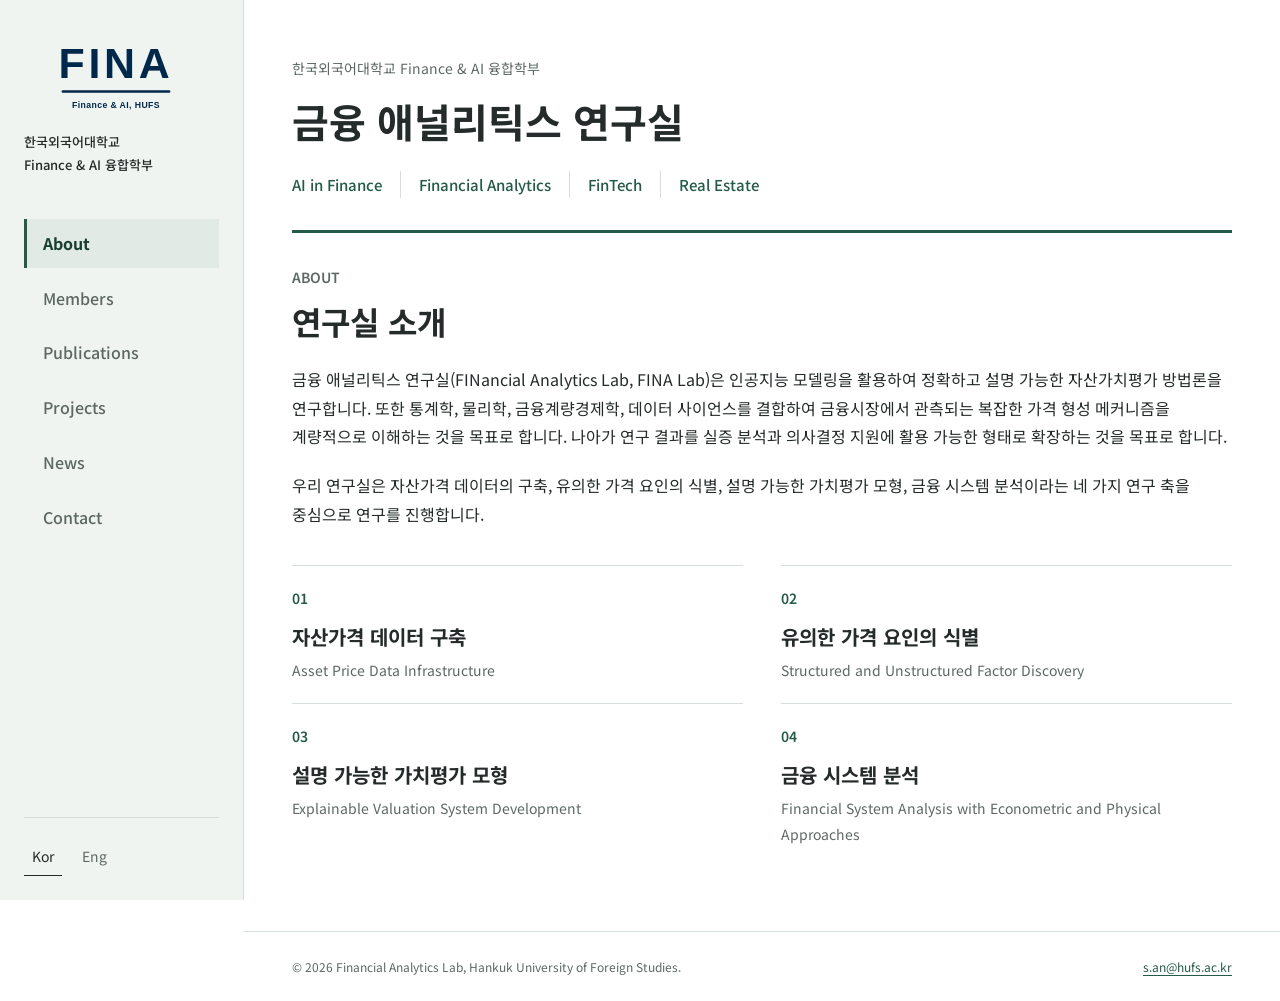
==== commit 15b62c73: "Renew FINA Lab typography, navigation, and news layout" ====
--- a/index.html
+++ b/index.html
@@ -4,7 +4,10 @@
     <meta charset="UTF-8" />
     <meta name="viewport" content="width=device-width, initial-scale=1.0" />
     <title>Financial Analytics Lab | HUFS</title>
-    <link rel="stylesheet" href="assets/css/style.css?v=20261014-classic" />
+    <link rel="preconnect" href="https://fonts.googleapis.com" />
+    <link rel="preconnect" href="https://fonts.gstatic.com" crossorigin />
+    <link href="https://fonts.googleapis.com/css2?family=Noto+Sans+KR:wght@400;500;600;700&display=swap" rel="stylesheet" />
+    <link rel="stylesheet" href="assets/css/style.css?v=20261119-renewal" />
   </head>
 
   <body>
@@ -17,8 +20,8 @@
               alt="FINA Lab symbol"
               class="site-logo"
             />
-            <span class="site-title-ko">금융 애널리틱스 연구실</span>
-            <span class="site-title-en">Financial Analytics Lab</span>
+            <span class="site-title-ko">한국외국어대학교<br />Finance &amp; AI 융합학부</span>
+            <span class="site-title-en">Hankuk University of<br />Foreign Studies · Finance &amp; AI</span>
           </a>
         </div>
 
@@ -295,7 +298,7 @@
 
                     <article class="student-card">
                       <div class="student-photo">
-                        <img src="assets/img/Hwang.jpeg" alt="황서윤 프로필 사진" />
+                        <img src="assets/img/Hwang.jpeg?v=9e6be48870bc" alt="황서윤 프로필 사진" />
                       </div>
                       <div class="student-info">
                         <h3 class="student-name">황서윤</h3>
@@ -373,9 +376,19 @@
               <article class="publication-card">
                 <div class="publication-meta-row">
                   <span class="publication-year">Accepted</span>
-                  <span class="publication-note">JCR 2025: Top 3.9%</span>
-                </div>
-                <h3 class="publication-title">Facial sentiment and verbal content in harmony: Theory and evidence</h3>
+                  <span class="publication-note">JCR 2025: Top 3.1%</span>
+                </div>
+                <h3 class="publication-title">Urban mobility and housing prices: Evidence from Busan, South Korea</h3>
+                <p class="publication-authors">with Jung, L., Chung, Y., Choi, G., Song, Y., &amp; Ahn, K.</p>
+                <p class="publication-venue">Humanities and Social Sciences Communications</p>
+              </article>
+
+              <article class="publication-card">
+                <div class="publication-meta-row">
+                  <span class="publication-year">Accepted</span>
+                  <span class="publication-note"><a href="https://scienmag.com/faces-and-words-align-how-policy-announcers-expressions-match-their-message/" target="_blank" rel="noopener noreferrer">Media Coverage (ScienMag)</a>; JCR 2025: Top 3.1%</span>
+                </div>
+                <h3 class="publication-title"><a href="https://doi.org/10.1057/s41599-026-09362-7" target="_blank" rel="noopener noreferrer">Facial sentiment and verbal content in harmony: Theory and evidence</a></h3>
                 <p class="publication-authors">with Bae, S., Shim, Y., Shim, J., Yoon, H., &amp; Ahn, K.</p>
                 <p class="publication-venue">Humanities and Social Sciences Communications</p>
               </article>
@@ -383,9 +396,9 @@
               <article class="publication-card">
                 <div class="publication-meta-row">
                   <span class="publication-year">2026</span>
-                  <span class="publication-note">Featured Article; JCR 2025: Top 3.9%</span>
-                </div>
-                <h3 class="publication-title">Quantitative structure and sentiment of news articles on housing policies</h3>
+                  <span class="publication-note"><a href="https://pubs.aip.org/aip/sci/article/2026/13/131104/3384664/News-coverage-of-housing-policies-follows-power" target="_blank" rel="noopener noreferrer">Featured Article (Scilight)</a>; JCR 2025: Top 3.1%</span>
+                </div>
+                <h3 class="publication-title"><a href="https://doi.org/10.1063/5.0310060" target="_blank" rel="noopener noreferrer">Quantitative structure and sentiment of news articles on housing policies</a></h3>
                 <p class="publication-authors">with Bae, S., Lee, G., &amp; Ahn, K.</p>
                 <p class="publication-venue">Chaos 36, 033110, 2026</p>
               </article>
@@ -395,7 +408,7 @@
                   <span class="publication-year">2026</span>
                   <span class="publication-note">JCR 2025: Top 0.8%</span>
                 </div>
-                <h3 class="publication-title">Spatial appreciation of the floor plan complexity in housing price appraisal</h3>
+                <h3 class="publication-title"><a href="https://doi.org/10.1016/j.chaos.2025.117580" target="_blank" rel="noopener noreferrer">Spatial appreciation of the floor plan complexity in housing price appraisal</a></h3>
                 <p class="publication-authors">with Bae, S., Choi, G., &amp; Ahn, K.</p>
                 <p class="publication-venue">Chaos, Solitons and Fractals 203, 117580, 2026</p>
               </article>
@@ -405,7 +418,7 @@
                   <span class="publication-year">2025</span>
                   <span class="publication-note">JCR 2025: Top 3.6%</span>
                 </div>
-                <h3 class="publication-title">Toward transparent and accurate housing price appraisal: Hedonic price models versus machine learning algorithms</h3>
+                <h3 class="publication-title"><a href="https://doi.org/10.1186/s40854-025-00874-w" target="_blank" rel="noopener noreferrer">Toward transparent and accurate housing price appraisal: Hedonic price models versus machine learning algorithms</a></h3>
                 <p class="publication-authors">with Song, Y., Jang, H., &amp; Ahn, K.</p>
                 <p class="publication-venue">Financial Innovation 11, 141, 2025</p>
               </article>
@@ -415,7 +428,7 @@
                   <span class="publication-year">2025</span>
                   <span class="publication-note">JCR 2025: Top 3.1%</span>
                 </div>
-                <h3 class="publication-title">Reputation matters: Residents&rsquo; sentiment and housing price</h3>
+                <h3 class="publication-title"><a href="https://doi.org/10.1057/s41599-025-05758-z" target="_blank" rel="noopener noreferrer">Reputation matters: Residents&rsquo; sentiment and housing price</a></h3>
                 <p class="publication-authors">with Choi, G., Song, Y., &amp; Ahn, K.</p>
                 <p class="publication-venue">Humanities and Social Sciences Communications 12, 1896, 2025</p>
               </article>
@@ -425,7 +438,7 @@
                   <span class="publication-year">2025</span>
                   <span class="publication-note">JCR 2025: Top 3.1%</span>
                 </div>
-                <h3 class="publication-title">Asymmetric impacts of artificial intelligence on housing price valuation across education levels</h3>
+                <h3 class="publication-title"><a href="https://doi.org/10.1057/s41599-025-06153-4" target="_blank" rel="noopener noreferrer">Asymmetric impacts of artificial intelligence on housing price valuation across education levels</a></h3>
                 <p class="publication-authors">with Song, Y., Jang, H., &amp; Ahn, K.</p>
                 <p class="publication-venue">Humanities and Social Sciences Communications 12, 1884, 2025</p>
               </article>
@@ -435,7 +448,7 @@
                   <span class="publication-year">2025</span>
                   <span class="publication-note">Book Chapter</span>
                 </div>
-                <h3 class="publication-title">Housing price estimation and reasoning based on a large language model</h3>
+                <h3 class="publication-title"><a href="https://link.springer.com/chapter/10.1007/978-981-96-5833-6_2" target="_blank" rel="noopener noreferrer">Housing price estimation and reasoning based on a large language model</a></h3>
                 <p class="publication-authors">with Bae, S., Jung, L., Nam, S., &amp; Ahn, K.</p>
                 <p class="publication-venue">Finance and Large Language Models, Springer Nature, 27&ndash;45, 2025</p>
               </article>
@@ -445,7 +458,7 @@
                   <span class="publication-year">2024</span>
                   <span class="publication-note">JCR 2024: Top 6.8%</span>
                 </div>
-                <h3 class="publication-title">The effect of rare events on information-leading role: Evidence from real estate investment trusts and overall stock markets</h3>
+                <h3 class="publication-title"><a href="https://www.nature.com/articles/s41599-024-04146-3" target="_blank" rel="noopener noreferrer">The effect of rare events on information-leading role: Evidence from real estate investment trusts and overall stock markets</a></h3>
                 <p class="publication-authors">with Kim, J., Choi, G., Jang, H., &amp; Ahn, K.</p>
                 <p class="publication-venue">Humanities and Social Sciences Communications 11, 1628, 2024</p>
               </article>
@@ -455,7 +468,7 @@
                   <span class="publication-year">2024</span>
                   <span class="publication-note">JCR 2024: Q3</span>
                 </div>
-                <h3 class="publication-title">Aggregated hedonic dataset with a green index: Busan, South Korea</h3>
+                <h3 class="publication-title"><a href="https://www.sciencedirect.com/science/article/pii/S2352340924009715" target="_blank" rel="noopener noreferrer">Aggregated hedonic dataset with a green index: Busan, South Korea</a></h3>
                 <p class="publication-authors">with Bae, S., Song, Y., &amp; Ahn, K.</p>
                 <p class="publication-venue">Data in Brief 57, 111009, 2024</p>
               </article>
@@ -465,7 +478,7 @@
                   <span class="publication-year">2024</span>
                   <span class="publication-note">JCR 2024: Q2</span>
                 </div>
-                <h3 class="publication-title">Economic impacts of a subway system: Exploring local contexts in a metropolitan area</h3>
+                <h3 class="publication-title"><a href="https://www.sciencedirect.com/science/article/pii/S2210539524000907" target="_blank" rel="noopener noreferrer">Economic impacts of a subway system: Exploring local contexts in a metropolitan area</a></h3>
                 <p class="publication-authors">with Ahn, K., Bae, J., &amp; Song, Y.</p>
                 <p class="publication-venue">Research in Transportation Business and Management 56, 101188, 2024</p>
               </article>
@@ -475,7 +488,7 @@
                   <span class="publication-year">2024</span>
                   <span class="publication-note">JCR 2024: Q1</span>
                 </div>
-                <h3 class="publication-title">Intelligent nuclear decommissioning solution: Code for site characterization and management of overall surveys</h3>
+                <h3 class="publication-title"><a href="https://www.sciencedirect.com/science/article/abs/pii/S0306454923005315" target="_blank" rel="noopener noreferrer">Intelligent nuclear decommissioning solution: Code for site characterization and management of overall surveys</a></h3>
                 <p class="publication-authors">with Byun, H., Park, J., Kim, J., Kim, J., Lee, D., &amp; Lee, B.</p>
                 <p class="publication-venue">Annals of Nuclear Energy 196, 110212, 2024</p>
               </article>
@@ -485,7 +498,7 @@
                   <span class="publication-year">2023</span>
                   <span class="publication-note">JCR 2023: Q1</span>
                 </div>
-                <h3 class="publication-title">Assessment of street-level greenness and its association with housing prices in a metropolitan area</h3>
+                <h3 class="publication-title"><a href="https://www.nature.com/articles/s41598-023-49845-0" target="_blank" rel="noopener noreferrer">Assessment of street-level greenness and its association with housing prices in a metropolitan area</a></h3>
                 <p class="publication-authors">with Jang, H., Kim, H., Song, Y., &amp; Ahn, K.</p>
                 <p class="publication-venue">Scientific Reports 13, 22577, 2023</p>
               </article>
@@ -495,7 +508,7 @@
                   <span class="publication-year">2022</span>
                   <span class="publication-note">Conference Proceedings</span>
                 </div>
-                <h3 class="publication-title">Information management for nuclear decommissioning: Synthesizing texts with drawings</h3>
+                <h3 class="publication-title"><a href="https://www.kns.org/files/pre_paper/48/22A-432-%EA%B9%80%ED%98%B8%EA%B7%A0.pdf" target="_blank" rel="noopener noreferrer">Information management for nuclear decommissioning: Synthesizing texts with drawings</a></h3>
                 <p class="publication-authors">with Kim, H., Jeong, M., Kim, J., Byun, H., Lee, D.Y., Kim, J., &amp; Ahn, K.</p>
                 <p class="publication-venue">Transactions of the Korean Nuclear Society, 2022</p>
               </article>
@@ -505,7 +518,7 @@
                   <span class="publication-year">2022</span>
                   <span class="publication-note">Scopus</span>
                 </div>
-                <h3 class="publication-title">Deep neural network as a tool for appraising housing prices: A case study of Busan, South Korea</h3>
+                <h3 class="publication-title"><a href="https://iopscience.iop.org/article/10.1088/1742-6596/2287/1/012019" target="_blank" rel="noopener noreferrer">Deep neural network as a tool for appraising housing prices: A case study of Busan, South Korea</a></h3>
                 <p class="publication-authors">with Song, Y., Jang, H., &amp; Ahn, K.</p>
                 <p class="publication-venue">Journal of Physics: Conference Series 2287, 012019, 2022</p>
               </article>
@@ -514,7 +527,7 @@
                 <div class="publication-meta-row">
                   <span class="publication-year">2021</span>
                 </div>
-                <h3 class="publication-title">Hedonic dataset of the metropolitan housing market: Cases in South Korea</h3>
+                <h3 class="publication-title"><a href="https://www.sciencedirect.com/science/article/pii/S235234092100161X" target="_blank" rel="noopener noreferrer">Hedonic dataset of the metropolitan housing market: Cases in South Korea</a></h3>
                 <p class="publication-authors">with Song, Y., Ahn, K., &amp; Jang, H.</p>
                 <p class="publication-venue">Data in Brief 35, 106877, 2021</p>
               </article>
@@ -570,103 +583,82 @@
             </div>
 
             <div class="news-grid news-list">
-              <article class="news-card news-list-item">
+              <details class="news-card">
+                <summary class="news-summary">
+                  <span class="news-meta">
+                    <time class="news-date" datetime="2026-10-14">2026.10.14</time>
+                    <span class="news-category">Research Highlight</span>
+                  </span>
+                  <h3 class="news-title">부동산 정책의 언어·비언어적 신호 간 정량적 관계를 분석한 연구가 ScienMag에 소개되었습니다</h3>
+                </summary>
                 <div class="news-card-body">
-                  <div class="news-meta">
-                    <span class="news-date">2025.09</span>
-                    <span class="news-category">Appointment</span>
+                  <p class="news-description">
+                    안시현 교수가 연세대학교 및 MIT 연구진과 공동으로 수행한 연구가 ScienMag에 소개되었습니다. 연구진은 딥러닝으로 주택 정책 발표자의 표정 감성을 추출하고, 발언문의 스케일링 지수와 텍스트 결속성을 분석했습니다. 그 결과 표정 감성과 발언의 정량적 특성이 정책 기조에 따라 함께 달라지는 연관성을 확인했습니다. Humanities and Social Sciences Communications에 게재 승인된 이번 연구는 언어적·비언어적 정보를 함께 활용해 정책 신호를 해석하는 분석 틀을 제시합니다.
+                  </p>
+                  <a
+                    class="news-link"
+                    href="https://scienmag.com/faces-and-words-align-how-policy-announcers-expressions-match-their-message/"
+                    target="_blank"
+                    rel="noopener noreferrer"
+                  >
+                    ScienMag article
+                  </a>
+                </div>
+              </details>
+
+              <details class="news-card">
+                <summary class="news-summary">
+                  <span class="news-meta">
+                    <time class="news-date" datetime="2026-06">2026.06</time>
+                    <span class="news-category">Conference</span>
+                  </span>
+                  <h3 class="news-title">FINA Lab이 한국경영과학회 하계학술대회에 참가했습니다</h3>
+                </summary>
+                <div class="news-card-body">
+                  <p class="news-description">
+                    FINA Lab은 경주화백컨벤션센터에서 개최된 한국경영과학회 학술대회에 참가했습니다. 이태희 학생은 “부동산 가격 추정을 위한 다년도 헤도닉 벤치마크 데이터셋”을, 이서현 학생은 “주택 가격 결정요인의 비선형성과 시간적 변화 분석: 설명 가능한 머신러닝 기법”을 주제로 발표를 진행했습니다.
+                  </p>
+                  <div class="news-image-group">
+                    <img
+                      src="assets/img/news-korms-2026-june.jpg"
+                      alt="FINA Lab 한국경영과학회 하계학술대회 참가 사진"
+                      class="news-image"
+                    />
+                    <img
+                      src="assets/img/news-korms-2026-june-2.jpg"
+                      alt="FINA Lab 한국경영과학회 하계학술대회 발표 사진"
+                      class="news-image"
+                    />
                   </div>
-                  <h3 class="news-title">안시현 교수가 한국외국어대학교 Finance &amp; AI 융합학부에 임용되었습니다</h3>
-                  <p class="news-description">
-                    안시현 교수가 2025년 9월 한국외국어대학교 Finance &amp; AI 융합학부 조교수로 임용되었습니다. FINA Lab은 금융 데이터, 인공지능, 자산가치평가, 금융 시스템 분석을 중심으로 본격적인 연구 활동을 시작합니다.
-                  </p>
-                </div>
-              </article>
-
-              <article class="news-card news-list-item">
+                </div>
+              </details>
+
+              <details class="news-card">
+                <summary class="news-summary">
+                  <span class="news-meta">
+                    <time class="news-date" datetime="2026-03">2026.03</time>
+                    <span class="news-category">Members</span>
+                  </span>
+                  <h3 class="news-title">이유준 학부 연구생이 FINA Lab에 합류했습니다</h3>
+                </summary>
                 <div class="news-card-body">
-                  <div class="news-meta">
-                    <span class="news-date">2025.11</span>
-                    <span class="news-category">Conference</span>
-                  </div>
-                  <h3 class="news-title">한국경영과학회 추계학술대회에 참가했습니다</h3>
-                  <p class="news-description">
-                    안시현 교수는 연세대학교에서 개최된 한국경영과학회 학술대회에 참가하여 “거대언어모델 기반 가상의 감성 지수 생성 및 부동산 가격 간의 관계 연구”를 주제로 발표를 진행했습니다.
-                  </p>
-                </div>
-              </article>
-
-              <article class="news-card news-card-featured news-list-item">
-                <img
-                  src="assets/img/news-best-dissertation-award.jpg"
-                  alt="제12회 경영과학 박사학위 논문 최우수상 수상 사진"
-                  class="news-image"
-                />
-                <div class="news-card-body">
-                  <div class="news-meta">
-                    <span class="news-date">2025.11</span>
-                    <span class="news-category">Award</span>
-                  </div>
-                  <h3 class="news-title">안시현 교수가 제12회 경영과학 박사학위 논문 최우수상을 수상했습니다</h3>
-                  <p class="news-description">
-                    안시현 교수는 박사학위논문 “Essays on Real Estate in the Theory of Finance”를 바탕으로 한국경영과학회로부터 제12회 경영과학 박사학위 논문 최우수상을 수상했습니다.
-                  </p>
-                </div>
-              </article>
-
-              <article class="news-card news-list-item">
-                <div class="news-card-body">
-                  <div class="news-meta">
-                    <span class="news-date">2026.01</span>
-                    <span class="news-category">Members</span>
-                  </div>
-                  <h3 class="news-title">FINA Lab에 새로운 학부 연구생들이 합류했습니다</h3>
-                  <p class="news-description">
-                    2026년 1월, 이연지, 이서현, 황서윤, 김주현, 이태희 학부 연구생이 FINA Lab에 함께하게 되었습니다. 앞으로 다양한 금융 AI 및 부동산 데이터 분석 연구를 함께 진행할 예정입니다.
-                  </p>
-                </div>
-              </article>
-
-              <article class="news-card news-card-featured news-list-item">
-                <img
-                  src="assets/img/news-bok-naver-ax-conference.jpg"
-                  alt="한국은행-네이버 공동 AX 컨퍼런스 참여 사진"
-                  class="news-image"
-                />
-                <div class="news-card-body">
-                  <div class="news-meta">
-                    <span class="news-date">2026.01</span>
-                    <span class="news-category">Event</span>
-                  </div>
-                  <h3 class="news-title">한국은행-네이버 공동 AX 컨퍼런스에 참여했습니다</h3>
-                  <p class="news-description">
-                    FINA Lab은 한국은행과 네이버가 공동으로 개최한 AX(인공지능 전환) 컨퍼런스에 참여했습니다. 금융 분야에서 인공지능 전환이 만들어내는 변화와 연구 가능성을 확인할 수 있는 의미 있는 시간이었습니다.
-                  </p>
-                </div>
-              </article>
-
-              <article class="news-card news-list-item">
-                <div class="news-card-body">
-                  <div class="news-meta">
-                    <span class="news-date">2026.03</span>
-                    <span class="news-category">Members</span>
-                  </div>
-                  <h3 class="news-title">이유준 학부 연구생이 FINA Lab에 합류했습니다</h3>
                   <p class="news-description">
                     2026년 3월, 이유준 학부 연구생이 FINA Lab에 함께하게 되었습니다. 앞으로 금융 데이터사이언스와 금융 AI를 중심으로 연구 활동에 참여할 예정입니다.
                   </p>
                 </div>
-              </article>
-
-              <article class="news-card news-list-item">
+              </details>
+
+              <details class="news-card">
+                <summary class="news-summary">
+                  <span class="news-meta">
+                    <time class="news-date" datetime="2026-03">2026.03</time>
+                    <span class="news-category">Research Highlight</span>
+                  </span>
+                  <h3 class="news-title">부동산 정책 뉴스 연구가 Chaos Featured Article로 선정되었습니다</h3>
+                </summary>
                 <div class="news-card-body">
-                  <div class="news-meta">
-                    <span class="news-date">2026.03</span>
-                    <span class="news-category">Research Highlight</span>
-                  </div>
-                  <h3 class="news-title">부동산 정책 뉴스 연구가 Chaos Featured Article로 선정되었습니다</h3>
                   <p class="news-description">
-                    안시현 교수는 연세대학교 안광원 교수팀과의 공동연구를 통해 부동산 정책 관련 뉴스 기사의 단어 빈도 분포와 텍스트 결속성이 감성 패턴을 결정짓는 핵심 요인이 될 수 있음을 수학적으로 규명했습니다. 해당 논문은 2026년 미국물리학협회(AIP)가 발행하는 비선형 과학 분야 권위지 Chaos (JCR 2025 기준 Top 3.9%)에 게재되었으며, Featured Article로 선정되어 Scilight에도 소개되었습니다.
+                    안시현 교수는 연세대학교 안광원 교수팀과의 공동연구를 통해 부동산 정책 관련 뉴스 기사의 단어 빈도 분포와 텍스트 결속성이 감성 패턴을 결정짓는 핵심 요인이 될 수 있음을 수학적으로 규명했습니다. 해당 논문은 2026년 미국물리학협회(AIP)가 발행하는 비선형 과학 분야 권위지 Chaos (JCR 2025 기준 Top 3.1%)에 게재되었으며, Featured Article로 선정되어 Scilight에도 소개되었습니다.
                   </p>
                   <a
                     class="news-link"
@@ -677,32 +669,92 @@
                     Scilight article
                   </a>
                 </div>
-              </article>
-
-              <article class="news-card news-card-featured news-list-item">
-                <div class="news-image-group">
+              </details>
+
+              <details class="news-card">
+                <summary class="news-summary">
+                  <span class="news-meta">
+                    <time class="news-date" datetime="2026-01">2026.01</time>
+                    <span class="news-category">Members</span>
+                  </span>
+                  <h3 class="news-title">FINA Lab에 새로운 학부 연구생들이 합류했습니다</h3>
+                </summary>
+                <div class="news-card-body">
+                  <p class="news-description">
+                    2026년 1월, 이연지, 이서현, 황서윤, 김주현, 이태희 학부 연구생이 FINA Lab에 함께하게 되었습니다. 앞으로 다양한 금융 AI 및 부동산 데이터 분석 연구를 함께 진행할 예정입니다.
+                  </p>
+                </div>
+              </details>
+
+              <details class="news-card">
+                <summary class="news-summary">
+                  <span class="news-meta">
+                    <time class="news-date" datetime="2026-01">2026.01</time>
+                    <span class="news-category">Event</span>
+                  </span>
+                  <h3 class="news-title">한국은행-네이버 공동 AX 컨퍼런스에 참여했습니다</h3>
+                </summary>
+                <div class="news-card-body">
+                  <p class="news-description">
+                    FINA Lab은 한국은행과 네이버가 공동으로 개최한 AX(인공지능 전환) 컨퍼런스에 참여했습니다. 금융 분야에서 인공지능 전환이 만들어내는 변화와 연구 가능성을 확인할 수 있는 의미 있는 시간이었습니다.
+                  </p>
                   <img
-                    src="assets/img/news-korms-2026-june.jpg"
-                    alt="FINA Lab 한국경영과학회 하계학술대회 참가 사진"
+                    src="assets/img/news-bok-naver-ax-conference.jpg"
+                    alt="한국은행-네이버 공동 AX 컨퍼런스 참여 사진"
                     class="news-image"
                   />
+                </div>
+              </details>
+
+              <details class="news-card">
+                <summary class="news-summary">
+                  <span class="news-meta">
+                    <time class="news-date" datetime="2025-11">2025.11</time>
+                    <span class="news-category">Conference</span>
+                  </span>
+                  <h3 class="news-title">한국경영과학회 추계학술대회에 참가했습니다</h3>
+                </summary>
+                <div class="news-card-body">
+                  <p class="news-description">
+                    안시현 교수는 연세대학교에서 개최된 한국경영과학회 학술대회에 참가하여 “거대언어모델 기반 가상의 감성 지수 생성 및 부동산 가격 간의 관계 연구”를 주제로 발표를 진행했습니다.
+                  </p>
+                </div>
+              </details>
+
+              <details class="news-card">
+                <summary class="news-summary">
+                  <span class="news-meta">
+                    <time class="news-date" datetime="2025-11">2025.11</time>
+                    <span class="news-category">Award</span>
+                  </span>
+                  <h3 class="news-title">안시현 교수가 제12회 경영과학 박사학위 논문 최우수상을 수상했습니다</h3>
+                </summary>
+                <div class="news-card-body">
+                  <p class="news-description">
+                    안시현 교수는 박사학위논문 “Essays on Real Estate in the Theory of Finance”를 바탕으로 한국경영과학회로부터 제12회 경영과학 박사학위 논문 최우수상을 수상했습니다.
+                  </p>
                   <img
-                    src="assets/img/news-korms-2026-june-2.jpg"
-                    alt="FINA Lab 한국경영과학회 하계학술대회 발표 사진"
+                    src="assets/img/news-best-dissertation-award.jpg"
+                    alt="제12회 경영과학 박사학위 논문 최우수상 수상 사진"
                     class="news-image"
                   />
                 </div>
+              </details>
+
+              <details class="news-card">
+                <summary class="news-summary">
+                  <span class="news-meta">
+                    <time class="news-date" datetime="2025-09">2025.09</time>
+                    <span class="news-category">Appointment</span>
+                  </span>
+                  <h3 class="news-title">안시현 교수가 한국외국어대학교 Finance &amp; AI 융합학부에 임용되었습니다</h3>
+                </summary>
                 <div class="news-card-body">
-                  <div class="news-meta">
-                    <span class="news-date">2026.06</span>
-                    <span class="news-category">Conference</span>
-                  </div>
-                  <h3 class="news-title">FINA Lab이 한국경영과학회 하계학술대회에 참가했습니다</h3>
                   <p class="news-description">
-                    FINA Lab은 경주화백컨벤션센터에서 개최된 한국경영과학회 학술대회에 참가했습니다. 이태희 학생은 “부동산 가격 추정을 위한 다년도 헤도닉 벤치마크 데이터셋”을, 이서현 학생은 “주택 가격 결정요인의 비선형성과 시간적 변화 분석: 설명 가능한 머신러닝 기법”을 주제로 발표를 진행했습니다.
+                    안시현 교수가 2025년 9월 한국외국어대학교 Finance &amp; AI 융합학부 조교수로 임용되었습니다. FINA Lab은 금융 데이터, 인공지능, 자산가치평가, 금융 시스템 분석을 중심으로 본격적인 연구 활동을 시작합니다.
                   </p>
                 </div>
-              </article>
+              </details>
             </div>
           </div>
         </section>
@@ -992,7 +1044,7 @@
 
                     <article class="student-card">
                       <div class="student-photo">
-                        <img src="assets/img/Hwang.jpeg" alt="Profile photo of Seoyun Hwang" />
+                        <img src="assets/img/Hwang.jpeg?v=9e6be48870bc" alt="Profile photo of Seoyun Hwang" />
                       </div>
                       <div class="student-info">
                         <h3 class="student-name">Seoyun Hwang</h3>
@@ -1070,9 +1122,19 @@
               <article class="publication-card">
                 <div class="publication-meta-row">
                   <span class="publication-year">Accepted</span>
-                  <span class="publication-note">JCR 2025: Top 3.9%</span>
-                </div>
-                <h3 class="publication-title">Facial sentiment and verbal content in harmony: Theory and evidence</h3>
+                  <span class="publication-note">JCR 2025: Top 3.1%</span>
+                </div>
+                <h3 class="publication-title">Urban mobility and housing prices: Evidence from Busan, South Korea</h3>
+                <p class="publication-authors">with Jung, L., Chung, Y., Choi, G., Song, Y., &amp; Ahn, K.</p>
+                <p class="publication-venue">Humanities and Social Sciences Communications</p>
+              </article>
+
+              <article class="publication-card">
+                <div class="publication-meta-row">
+                  <span class="publication-year">Accepted</span>
+                  <span class="publication-note"><a href="https://scienmag.com/faces-and-words-align-how-policy-announcers-expressions-match-their-message/" target="_blank" rel="noopener noreferrer">Media Coverage (ScienMag)</a>; JCR 2025: Top 3.1%</span>
+                </div>
+                <h3 class="publication-title"><a href="https://doi.org/10.1057/s41599-026-09362-7" target="_blank" rel="noopener noreferrer">Facial sentiment and verbal content in harmony: Theory and evidence</a></h3>
                 <p class="publication-authors">with Bae, S., Shim, Y., Shim, J., Yoon, H., &amp; Ahn, K.</p>
                 <p class="publication-venue">Humanities and Social Sciences Communications</p>
               </article>
@@ -1080,9 +1142,9 @@
               <article class="publication-card">
                 <div class="publication-meta-row">
                   <span class="publication-year">2026</span>
-                  <span class="publication-note">Featured Article; JCR 2025: Top 3.9%</span>
-                </div>
-                <h3 class="publication-title">Quantitative structure and sentiment of news articles on housing policies</h3>
+                  <span class="publication-note"><a href="https://pubs.aip.org/aip/sci/article/2026/13/131104/3384664/News-coverage-of-housing-policies-follows-power" target="_blank" rel="noopener noreferrer">Featured Article (Scilight)</a>; JCR 2025: Top 3.1%</span>
+                </div>
+                <h3 class="publication-title"><a href="https://doi.org/10.1063/5.0310060" target="_blank" rel="noopener noreferrer">Quantitative structure and sentiment of news articles on housing policies</a></h3>
                 <p class="publication-authors">with Bae, S., Lee, G., &amp; Ahn, K.</p>
                 <p class="publication-venue">Chaos 36, 033110, 2026</p>
               </article>
@@ -1092,7 +1154,7 @@
                   <span class="publication-year">2026</span>
                   <span class="publication-note">JCR 2025: Top 0.8%</span>
                 </div>
-                <h3 class="publication-title">Spatial appreciation of the floor plan complexity in housing price appraisal</h3>
+                <h3 class="publication-title"><a href="https://doi.org/10.1016/j.chaos.2025.117580" target="_blank" rel="noopener noreferrer">Spatial appreciation of the floor plan complexity in housing price appraisal</a></h3>
                 <p class="publication-authors">with Bae, S., Choi, G., &amp; Ahn, K.</p>
                 <p class="publication-venue">Chaos, Solitons and Fractals 203, 117580, 2026</p>
               </article>
@@ -1102,7 +1164,7 @@
                   <span class="publication-year">2025</span>
                   <span class="publication-note">JCR 2025: Top 3.6%</span>
                 </div>
-                <h3 class="publication-title">Toward transparent and accurate housing price appraisal: Hedonic price models versus machine learning algorithms</h3>
+                <h3 class="publication-title"><a href="https://doi.org/10.1186/s40854-025-00874-w" target="_blank" rel="noopener noreferrer">Toward transparent and accurate housing price appraisal: Hedonic price models versus machine learning algorithms</a></h3>
                 <p class="publication-authors">with Song, Y., Jang, H., &amp; Ahn, K.</p>
                 <p class="publication-venue">Financial Innovation 11, 141, 2025</p>
               </article>
@@ -1112,7 +1174,7 @@
                   <span class="publication-year">2025</span>
                   <span class="publication-note">JCR 2025: Top 3.1%</span>
                 </div>
-                <h3 class="publication-title">Reputation matters: Residents&rsquo; sentiment and housing price</h3>
+                <h3 class="publication-title"><a href="https://doi.org/10.1057/s41599-025-05758-z" target="_blank" rel="noopener noreferrer">Reputation matters: Residents&rsquo; sentiment and housing price</a></h3>
                 <p class="publication-authors">with Choi, G., Song, Y., &amp; Ahn, K.</p>
                 <p class="publication-venue">Humanities and Social Sciences Communications 12, 1896, 2025</p>
               </article>
@@ -1122,7 +1184,7 @@
                   <span class="publication-year">2025</span>
                   <span class="publication-note">JCR 2025: Top 3.1%</span>
                 </div>
-                <h3 class="publication-title">Asymmetric impacts of artificial intelligence on housing price valuation across education levels</h3>
+                <h3 class="publication-title"><a href="https://doi.org/10.1057/s41599-025-06153-4" target="_blank" rel="noopener noreferrer">Asymmetric impacts of artificial intelligence on housing price valuation across education levels</a></h3>
                 <p class="publication-authors">with Song, Y., Jang, H., &amp; Ahn, K.</p>
                 <p class="publication-venue">Humanities and Social Sciences Communications 12, 1884, 2025</p>
               </article>
@@ -1132,7 +1194,7 @@
                   <span class="publication-year">2025</span>
                   <span class="publication-note">Book Chapter</span>
                 </div>
-                <h3 class="publication-title">Housing price estimation and reasoning based on a large language model</h3>
+                <h3 class="publication-title"><a href="https://link.springer.com/chapter/10.1007/978-981-96-5833-6_2" target="_blank" rel="noopener noreferrer">Housing price estimation and reasoning based on a large language model</a></h3>
                 <p class="publication-authors">with Bae, S., Jung, L., Nam, S., &amp; Ahn, K.</p>
                 <p class="publication-venue">Finance and Large Language Models, Springer Nature, 27&ndash;45, 2025</p>
               </article>
@@ -1142,7 +1204,7 @@
                   <span class="publication-year">2024</span>
                   <span class="publication-note">JCR 2024: Top 6.8%</span>
                 </div>
-                <h3 class="publication-title">The effect of rare events on information-leading role: Evidence from real estate investment trusts and overall stock markets</h3>
+                <h3 class="publication-title"><a href="https://www.nature.com/articles/s41599-024-04146-3" target="_blank" rel="noopener noreferrer">The effect of rare events on information-leading role: Evidence from real estate investment trusts and overall stock markets</a></h3>
                 <p class="publication-authors">with Kim, J., Choi, G., Jang, H., &amp; Ahn, K.</p>
                 <p class="publication-venue">Humanities and Social Sciences Communications 11, 1628, 2024</p>
               </article>
@@ -1152,7 +1214,7 @@
                   <span class="publication-year">2024</span>
                   <span class="publication-note">JCR 2024: Q3</span>
                 </div>
-                <h3 class="publication-title">Aggregated hedonic dataset with a green index: Busan, South Korea</h3>
+                <h3 class="publication-title"><a href="https://www.sciencedirect.com/science/article/pii/S2352340924009715" target="_blank" rel="noopener noreferrer">Aggregated hedonic dataset with a green index: Busan, South Korea</a></h3>
                 <p class="publication-authors">with Bae, S., Song, Y., &amp; Ahn, K.</p>
                 <p class="publication-venue">Data in Brief 57, 111009, 2024</p>
               </article>
@@ -1162,7 +1224,7 @@
                   <span class="publication-year">2024</span>
                   <span class="publication-note">JCR 2024: Q2</span>
                 </div>
-                <h3 class="publication-title">Economic impacts of a subway system: Exploring local contexts in a metropolitan area</h3>
+                <h3 class="publication-title"><a href="https://www.sciencedirect.com/science/article/pii/S2210539524000907" target="_blank" rel="noopener noreferrer">Economic impacts of a subway system: Exploring local contexts in a metropolitan area</a></h3>
                 <p class="publication-authors">with Ahn, K., Bae, J., &amp; Song, Y.</p>
                 <p class="publication-venue">Research in Transportation Business and Management 56, 101188, 2024</p>
               </article>
@@ -1172,7 +1234,7 @@
                   <span class="publication-year">2024</span>
                   <span class="publication-note">JCR 2024: Q1</span>
                 </div>
-                <h3 class="publication-title">Intelligent nuclear decommissioning solution: Code for site characterization and management of overall surveys</h3>
+                <h3 class="publication-title"><a href="https://www.sciencedirect.com/science/article/abs/pii/S0306454923005315" target="_blank" rel="noopener noreferrer">Intelligent nuclear decommissioning solution: Code for site characterization and management of overall surveys</a></h3>
                 <p class="publication-authors">with Byun, H., Park, J., Kim, J., Kim, J., Lee, D., &amp; Lee, B.</p>
                 <p class="publication-venue">Annals of Nuclear Energy 196, 110212, 2024</p>
               </article>
@@ -1182,7 +1244,7 @@
                   <span class="publication-year">2023</span>
                   <span class="publication-note">JCR 2023: Q1</span>
                 </div>
-                <h3 class="publication-title">Assessment of street-level greenness and its association with housing prices in a metropolitan area</h3>
+                <h3 class="publication-title"><a href="https://www.nature.com/articles/s41598-023-49845-0" target="_blank" rel="noopener noreferrer">Assessment of street-level greenness and its association with housing prices in a metropolitan area</a></h3>
                 <p class="publication-authors">with Jang, H., Kim, H., Song, Y., &amp; Ahn, K.</p>
                 <p class="publication-venue">Scientific Reports 13, 22577, 2023</p>
               </article>
@@ -1192,7 +1254,7 @@
                   <span class="publication-year">2022</span>
                   <span class="publication-note">Conference Proceedings</span>
                 </div>
-                <h3 class="publication-title">Information management for nuclear decommissioning: Synthesizing texts with drawings</h3>
+                <h3 class="publication-title"><a href="https://www.kns.org/files/pre_paper/48/22A-432-%EA%B9%80%ED%98%B8%EA%B7%A0.pdf" target="_blank" rel="noopener noreferrer">Information management for nuclear decommissioning: Synthesizing texts with drawings</a></h3>
                 <p class="publication-authors">with Kim, H., Jeong, M., Kim, J., Byun, H., Lee, D.Y., Kim, J., &amp; Ahn, K.</p>
                 <p class="publication-venue">Transactions of the Korean Nuclear Society, 2022</p>
               </article>
@@ -1202,7 +1264,7 @@
                   <span class="publication-year">2022</span>
                   <span class="publication-note">Scopus</span>
                 </div>
-                <h3 class="publication-title">Deep neural network as a tool for appraising housing prices: A case study of Busan, South Korea</h3>
+                <h3 class="publication-title"><a href="https://iopscience.iop.org/article/10.1088/1742-6596/2287/1/012019" target="_blank" rel="noopener noreferrer">Deep neural network as a tool for appraising housing prices: A case study of Busan, South Korea</a></h3>
                 <p class="publication-authors">with Song, Y., Jang, H., &amp; Ahn, K.</p>
                 <p class="publication-venue">Journal of Physics: Conference Series 2287, 012019, 2022</p>
               </article>
@@ -1211,7 +1273,7 @@
                 <div class="publication-meta-row">
                   <span class="publication-year">2021</span>
                 </div>
-                <h3 class="publication-title">Hedonic dataset of the metropolitan housing market: Cases in South Korea</h3>
+                <h3 class="publication-title"><a href="https://www.sciencedirect.com/science/article/pii/S235234092100161X" target="_blank" rel="noopener noreferrer">Hedonic dataset of the metropolitan housing market: Cases in South Korea</a></h3>
                 <p class="publication-authors">with Song, Y., Ahn, K., &amp; Jang, H.</p>
                 <p class="publication-venue">Data in Brief 35, 106877, 2021</p>
               </article>
@@ -1267,103 +1329,82 @@
             </div>
 
             <div class="news-grid news-list">
-              <article class="news-card news-list-item">
+              <details class="news-card">
+                <summary class="news-summary">
+                  <span class="news-meta">
+                    <time class="news-date" datetime="2026-10-14">Oct 14, 2026</time>
+                    <span class="news-category">Research Highlight</span>
+                  </span>
+                  <h3 class="news-title">Study of quantitative relationships between verbal and non-verbal signals in housing policy featured in ScienMag</h3>
+                </summary>
                 <div class="news-card-body">
-                  <div class="news-meta">
-                    <span class="news-date">Sep 2025</span>
-                    <span class="news-category">Appointment</span>
+                  <p class="news-description">
+                    ScienMag highlighted a study coauthored by Professor Sihyun An with researchers at Yonsei University and MIT. The team used deep learning to measure facial sentiment in housing policy announcements and analyzed scaling exponents and text cohesion in the transcripts. They found that facial sentiment and quantitative speech features vary together across policy stances. Accepted in Humanities and Social Sciences Communications, the study offers a framework for interpreting policy signals through both verbal and non-verbal information.
+                  </p>
+                  <a
+                    class="news-link"
+                    href="https://scienmag.com/faces-and-words-align-how-policy-announcers-expressions-match-their-message/"
+                    target="_blank"
+                    rel="noopener noreferrer"
+                  >
+                    ScienMag article
+                  </a>
+                </div>
+              </details>
+
+              <details class="news-card">
+                <summary class="news-summary">
+                  <span class="news-meta">
+                    <time class="news-date" datetime="2026-06">Jun 2026</time>
+                    <span class="news-category">Conference</span>
+                  </span>
+                  <h3 class="news-title">FINA Lab participated in the KORMS Summer Conference</h3>
+                </summary>
+                <div class="news-card-body">
+                  <p class="news-description">
+                    FINA Lab participated in the Korean Operations Research and Management Science Society conference held at the Gyeongju Hwabaek International Convention Center. Taehee Lee presented “A Multi-Year Hedonic Benchmark Dataset for Real Estate Price Estimation,” and Seohyun Lee presented “Nonlinearity and Temporal Changes in Housing Price Determinants: An Explainable Machine Learning Approach.”
+                  </p>
+                  <div class="news-image-group">
+                    <img
+                      src="assets/img/news-korms-2026-june.jpg"
+                      alt="FINA Lab at the KORMS 2026 Summer Conference"
+                      class="news-image"
+                    />
+                    <img
+                      src="assets/img/news-korms-2026-june-2.jpg"
+                      alt="FINA Lab presentation at the KORMS 2026 Summer Conference"
+                      class="news-image"
+                    />
                   </div>
-                  <h3 class="news-title">Professor Sihyun An joined the Division of Finance &amp; AI at HUFS</h3>
-                  <p class="news-description">
-                    Professor Sihyun An joined the Division of Finance &amp; AI at Hankuk University of Foreign Studies as an Assistant Professor in September 2025. FINA Lab begins its research activities around financial data, artificial intelligence, asset valuation, and financial system analysis.
-                  </p>
-                </div>
-              </article>
-
-              <article class="news-card news-list-item">
+                </div>
+              </details>
+
+              <details class="news-card">
+                <summary class="news-summary">
+                  <span class="news-meta">
+                    <time class="news-date" datetime="2026-03">Mar 2026</time>
+                    <span class="news-category">Members</span>
+                  </span>
+                  <h3 class="news-title">Yujun Lee joined FINA Lab as an undergraduate research assistant</h3>
+                </summary>
                 <div class="news-card-body">
-                  <div class="news-meta">
-                    <span class="news-date">Nov 2025</span>
-                    <span class="news-category">Conference</span>
-                  </div>
-                  <h3 class="news-title">Presentation at the KORMS Fall Conference</h3>
-                  <p class="news-description">
-                    Professor Sihyun An participated in the Korean Operations Research and Management Science Society conference held at Yonsei University and presented a study titled “A Study on the Relationship between LLM-based Synthetic Sentiment Indices and Real Estate Prices.”
-                  </p>
-                </div>
-              </article>
-
-              <article class="news-card news-card-featured news-list-item">
-                <img
-                  src="assets/img/news-best-dissertation-award.jpg"
-                  alt="Professor Sihyun An receiving the Best Doctoral Dissertation Award in Management Science"
-                  class="news-image"
-                />
-                <div class="news-card-body">
-                  <div class="news-meta">
-                    <span class="news-date">Nov 2025</span>
-                    <span class="news-category">Award</span>
-                  </div>
-                  <h3 class="news-title">Professor Sihyun An received the 12th Best Doctoral Dissertation Award in Management Science</h3>
-                  <p class="news-description">
-                    Professor Sihyun An received the 12th Best Doctoral Dissertation Award in Management Science from the Korean Operations Research and Management Science Society for his doctoral dissertation, “Essays on Real Estate in the Theory of Finance.”
-                  </p>
-                </div>
-              </article>
-
-              <article class="news-card news-list-item">
-                <div class="news-card-body">
-                  <div class="news-meta">
-                    <span class="news-date">Jan 2026</span>
-                    <span class="news-category">Members</span>
-                  </div>
-                  <h3 class="news-title">New undergraduate research assistants joined FINA Lab</h3>
-                  <p class="news-description">
-                    In January 2026, Yeonji Lee, Seohyun Lee, Seoyoon Hwang, Joohyun Kim, and Taehee Lee joined FINA Lab as undergraduate research assistants. The lab looks forward to working with them on financial AI and real estate data analytics research.
-                  </p>
-                </div>
-              </article>
-
-              <article class="news-card news-card-featured news-list-item">
-                <img
-                  src="assets/img/news-bok-naver-ax-conference.jpg"
-                  alt="Participation in the Bank of Korea and Naver AX Conference"
-                  class="news-image"
-                />
-                <div class="news-card-body">
-                  <div class="news-meta">
-                    <span class="news-date">Jan 2026</span>
-                    <span class="news-category">Event</span>
-                  </div>
-                  <h3 class="news-title">Participation in the Bank of Korea–Naver AX Conference</h3>
-                  <p class="news-description">
-                    FINA Lab participated in the AX Conference jointly hosted by the Bank of Korea and Naver. The event provided a valuable opportunity to explore how artificial intelligence transformation is reshaping the financial sector and opening new research directions.
-                  </p>
-                </div>
-              </article>
-
-              <article class="news-card news-list-item">
-                <div class="news-card-body">
-                  <div class="news-meta">
-                    <span class="news-date">Mar 2026</span>
-                    <span class="news-category">Members</span>
-                  </div>
-                  <h3 class="news-title">Yujun Lee joined FINA Lab as an undergraduate research assistant</h3>
                   <p class="news-description">
                     In March 2026, Yujun Lee joined FINA Lab as an undergraduate research assistant. He will participate in research activities related to financial data science and financial AI.
                   </p>
                 </div>
-              </article>
-
-              <article class="news-card news-list-item">
+              </details>
+
+              <details class="news-card">
+                <summary class="news-summary">
+                  <span class="news-meta">
+                    <time class="news-date" datetime="2026-03">Mar 2026</time>
+                    <span class="news-category">Research Highlight</span>
+                  </span>
+                  <h3 class="news-title">Housing policy news study selected as a Chaos Featured Article</h3>
+                </summary>
                 <div class="news-card-body">
-                  <div class="news-meta">
-                    <span class="news-date">Mar 2026</span>
-                    <span class="news-category">Research Highlight</span>
-                  </div>
-                  <h3 class="news-title">Housing policy news study selected as a Chaos Featured Article</h3>
                   <p class="news-description">
-                    Professor Sihyun An, in collaboration with Professor Kwangwon Ahn’s research team at Yonsei University, mathematically showed that word-frequency distributions and textual cohesion in housing policy news can play a central role in shaping sentiment patterns. The paper was published in Chaos, a leading journal in nonlinear science published by the American Institute of Physics (AIP), ranked in the top 3.9% based on JCR 2025, and was selected as a Featured Article and introduced in Scilight.
+                    Professor Sihyun An, in collaboration with Professor Kwangwon Ahn’s research team at Yonsei University, mathematically showed that word-frequency distributions and textual cohesion in housing policy news can play a central role in shaping sentiment patterns. The paper was published in Chaos, a leading journal in nonlinear science published by the American Institute of Physics (AIP), ranked in the top 3.1% based on JCR 2025, and was selected as a Featured Article and introduced in Scilight.
                   </p>
                   <a
                     class="news-link"
@@ -1374,32 +1415,92 @@
                     Scilight article
                   </a>
                 </div>
-              </article>
-
-              <article class="news-card news-card-featured news-list-item">
-                <div class="news-image-group">
+              </details>
+
+              <details class="news-card">
+                <summary class="news-summary">
+                  <span class="news-meta">
+                    <time class="news-date" datetime="2026-01">Jan 2026</time>
+                    <span class="news-category">Members</span>
+                  </span>
+                  <h3 class="news-title">New undergraduate research assistants joined FINA Lab</h3>
+                </summary>
+                <div class="news-card-body">
+                  <p class="news-description">
+                    In January 2026, Yeonji Lee, Seohyun Lee, Seoyoon Hwang, Joohyun Kim, and Taehee Lee joined FINA Lab as undergraduate research assistants. The lab looks forward to working with them on financial AI and real estate data analytics research.
+                  </p>
+                </div>
+              </details>
+
+              <details class="news-card">
+                <summary class="news-summary">
+                  <span class="news-meta">
+                    <time class="news-date" datetime="2026-01">Jan 2026</time>
+                    <span class="news-category">Event</span>
+                  </span>
+                  <h3 class="news-title">Participation in the Bank of Korea–Naver AX Conference</h3>
+                </summary>
+                <div class="news-card-body">
+                  <p class="news-description">
+                    FINA Lab participated in the AX Conference jointly hosted by the Bank of Korea and Naver. The event provided a valuable opportunity to explore how artificial intelligence transformation is reshaping the financial sector and opening new research directions.
+                  </p>
                   <img
-                    src="assets/img/news-korms-2026-june.jpg"
-                    alt="FINA Lab at the KORMS 2026 Summer Conference"
+                    src="assets/img/news-bok-naver-ax-conference.jpg"
+                    alt="Participation in the Bank of Korea and Naver AX Conference"
                     class="news-image"
                   />
+                </div>
+              </details>
+
+              <details class="news-card">
+                <summary class="news-summary">
+                  <span class="news-meta">
+                    <time class="news-date" datetime="2025-11">Nov 2025</time>
+                    <span class="news-category">Conference</span>
+                  </span>
+                  <h3 class="news-title">Presentation at the KORMS Fall Conference</h3>
+                </summary>
+                <div class="news-card-body">
+                  <p class="news-description">
+                    Professor Sihyun An participated in the Korean Operations Research and Management Science Society conference held at Yonsei University and presented a study titled “A Study on the Relationship between LLM-based Synthetic Sentiment Indices and Real Estate Prices.”
+                  </p>
+                </div>
+              </details>
+
+              <details class="news-card">
+                <summary class="news-summary">
+                  <span class="news-meta">
+                    <time class="news-date" datetime="2025-11">Nov 2025</time>
+                    <span class="news-category">Award</span>
+                  </span>
+                  <h3 class="news-title">Professor Sihyun An received the 12th Best Doctoral Dissertation Award in Management Science</h3>
+                </summary>
+                <div class="news-card-body">
+                  <p class="news-description">
+                    Professor Sihyun An received the 12th Best Doctoral Dissertation Award in Management Science from the Korean Operations Research and Management Science Society for his doctoral dissertation, “Essays on Real Estate in the Theory of Finance.”
+                  </p>
                   <img
-                    src="assets/img/news-korms-2026-june-2.jpg"
-                    alt="FINA Lab presentation at the KORMS 2026 Summer Conference"
+                    src="assets/img/news-best-dissertation-award.jpg"
+                    alt="Professor Sihyun An receiving the Best Doctoral Dissertation Award in Management Science"
                     class="news-image"
                   />
                 </div>
+              </details>
+
+              <details class="news-card">
+                <summary class="news-summary">
+                  <span class="news-meta">
+                    <time class="news-date" datetime="2025-09">Sep 2025</time>
+                    <span class="news-category">Appointment</span>
+                  </span>
+                  <h3 class="news-title">Professor Sihyun An joined the Division of Finance &amp; AI at HUFS</h3>
+                </summary>
                 <div class="news-card-body">
-                  <div class="news-meta">
-                    <span class="news-date">Jun 2026</span>
-                    <span class="news-category">Conference</span>
-                  </div>
-                  <h3 class="news-title">FINA Lab participated in the KORMS Summer Conference</h3>
                   <p class="news-description">
-                    FINA Lab participated in the Korean Operations Research and Management Science Society conference held at the Gyeongju Hwabaek International Convention Center. Taehee Lee presented “A Multi-Year Hedonic Benchmark Dataset for Real Estate Price Estimation,” and Seohyun Lee presented “Nonlinearity and Temporal Changes in Housing Price Determinants: An Explainable Machine Learning Approach.”
+                    Professor Sihyun An joined the Division of Finance &amp; AI at Hankuk University of Foreign Studies as an Assistant Professor in September 2025. FINA Lab begins its research activities around financial data, artificial intelligence, asset valuation, and financial system analysis.
                   </p>
                 </div>
-              </article>
+              </details>
             </div>
           </div>
         </section>
--- a/assets/css/style.css
+++ b/assets/css/style.css
@@ -1,14 +1,13 @@
 :root {
   --bg: #ffffff;
-  --text: #292b2c;
-  --muted: #626466;
-  --line: #d8dadb;
-  --primary: #603c43;
-  --primary-dark: #3e252b;
-  --light-bg: #f4f5f5;
+  --text: #252b2a;
+  --muted: #5d6864;
+  --line: #d6ded9;
+  --primary: #245b48;
+  --primary-dark: #173e31;
+  --light-bg: #f0f4f1;
   --card-bg: #ffffff;
-  --serif: Georgia, "Times New Roman", "AppleMyungjo", "Batang", serif;
-  --sans: Arial, "Helvetica Neue", "Apple SD Gothic Neo", "Malgun Gothic", sans-serif;
+  --sans: "Noto Sans KR", "Apple SD Gothic Neo", "Malgun Gothic", Arial, sans-serif;
 }
 
 * { box-sizing: border-box; letter-spacing: 0; }
@@ -24,68 +23,71 @@
   display: flex;
   flex-direction: column;
 }
-main { flex: 1; }
+main { flex: 1; margin-left: 244px; min-width: 0; }
 button { font: inherit; }
 a { color: var(--primary); text-underline-offset: 3px; }
 a:hover { color: var(--primary-dark); }
 img { max-width: 100%; }
 :focus-visible { outline: 2px solid var(--primary); outline-offset: 5px; }
-.container { width: min(1000px, calc(100% - 64px)); margin: 0 auto; }
-
-/* A restrained masthead with a separate, persistent navigation row. */
+.container { width: min(1040px, calc(100% - 96px)); margin: 0 auto; }
+
+/* The navigation rail gives every section a stable, independent page frame. */
 .site-header {
-  position: sticky;
+  position: fixed;
   top: 0;
+  left: 0;
+  bottom: 0;
+  width: 244px;
+  overflow-y: auto;
   z-index: 100;
-  border-top: 4px solid var(--text);
-  border-bottom: 1px solid var(--line);
-  background: var(--bg);
-}
-.nav-container { display: grid; grid-template-columns: minmax(0, 1fr) auto; align-items: center; gap: 0 24px; padding-top: 22px; }
+  border-right: 1px solid var(--line);
+  background: var(--light-bg);
+}
+.nav-container { width: 100%; min-height: 100%; display: flex; flex-direction: column; align-items: stretch; padding: 32px 24px 24px; }
 .site-title { min-width: 0; }
 .site-title-link {
-  display: inline-flex;
-  align-items: center;
+  display: flex;
+  flex-direction: column;
+  align-items: flex-start;
   gap: 14px;
   color: var(--text);
   text-decoration: none;
-  font-family: var(--serif);
-  font-size: 22px;
-  line-height: 1.4;
+  font-size: 13px;
+  font-weight: 500;
+  line-height: 1.8;
 }
 .site-title-link:hover { color: var(--text); }
-.site-logo { width: 64px; height: 38px; object-fit: contain; flex: 0 0 auto; }
+.site-logo { width: 184px; height: 84px; object-fit: contain; flex: 0 0 auto; }
 .site-title-en, .lang-en { display: none; }
 .nav {
-  grid-column: 1 / -1;
-  grid-row: 2;
-  display: flex;
-  flex-wrap: wrap;
-  gap: 0 30px;
-  margin-top: 17px;
-  font-family: var(--serif);
-  font-size: 17px;
-}
-.nav a { padding: 10px 0 12px; color: var(--text); border-bottom: 2px solid transparent; text-decoration: none; }
-.nav a:hover, .nav a[aria-current="page"] { color: var(--primary); border-bottom-color: var(--primary); }
-.language-toggle { grid-column: 2; grid-row: 1; display: flex; gap: 4px; }
+  display: flex;
+  flex-direction: column;
+  gap: 6px;
+  margin: 42px 0;
+  font-size: 16px;
+  font-weight: 500;
+}
+.nav a { padding: 10px 16px; color: var(--muted); border-left: 3px solid transparent; text-decoration: none; }
+.nav a:hover { color: var(--primary); background: #e6ede8; }
+.nav a[aria-current="page"] { color: var(--primary-dark); border-left-color: var(--primary); background: #e1eae4; font-weight: 700; }
+.language-toggle { display: flex; gap: 12px; margin-top: auto; padding-top: 20px; border-top: 1px solid var(--line); }
 .lang-btn {
   border: 0;
   border-bottom: 1px solid transparent;
   background: transparent;
   padding: 6px 8px;
   font-family: var(--sans);
-  font-size: 13px;
+  font-size: 14px;
   color: var(--muted);
   cursor: pointer;
 }
 .lang-btn.active { color: var(--text); border-bottom-color: var(--text); }
 
-h1, h2, h3, .member-name { font-family: var(--serif); font-weight: 400; word-break: keep-all; overflow-wrap: break-word; }
-h1 { font-size: 38px; line-height: 1.35; }
-h2 { margin: 0; font-size: 30px; line-height: 1.5; }
-h3 { margin-top: 0; font-size: 21px; line-height: 1.5; }
-.hero { padding: 46px 0 0; }
+h1, h2, h3, .member-name { font-family: var(--sans); font-weight: 700; word-break: keep-all; overflow-wrap: break-word; }
+h1 { font-size: 40px; line-height: 1.4; }
+h2 { margin: 0; font-size: 32px; line-height: 1.45; }
+h3 { margin-top: 0; font-size: 21px; line-height: 1.55; }
+.hero { padding: 56px 0 0; }
 .eyebrow { margin: 0 0 12px; color: var(--muted); font-size: 14px; }
 .hero-title-row { margin: 0 0 22px; }
 .hero-title-row h1 { margin: 0; }
@@ -93,23 +95,24 @@
   display: flex;
   flex-wrap: wrap;
   gap: 8px 0;
-  padding-bottom: 30px;
-  border-bottom: 1px solid var(--line);
-  font-family: var(--serif);
-  font-size: 17px;
-  color: var(--muted);
+  padding-bottom: 32px;
+  border-bottom: 3px solid var(--primary);
+  font-size: 15px;
+  font-weight: 500;
+  color: var(--primary);
 }
 .hero-keywords span { padding: 0 18px; border-left: 1px solid var(--line); }
 .hero-keywords span:first-child { padding-left: 0; border-left: 0; }
-.section { padding: 40px 0 64px; scroll-margin-top: 150px; }
+.section { padding: 52px 0 64px; scroll-margin-top: 24px; }
+.hero + .section { padding-top: 32px; }
 .section-heading { margin-bottom: 30px; }
 .section-label, .modal-label {
   margin: 0 0 8px;
   font-family: var(--sans);
   color: var(--muted);
   text-transform: uppercase;
-  font-size: 12px;
-  font-weight: 400;
+  font-size: 14px;
+  font-weight: 600;
 }
 .section-intro { margin: 20px 0 0; max-width: 100%; color: var(--text); word-break: keep-all; overflow-wrap: break-word; }
 .lang-content > .section[hidden], .lang-content > .hero[hidden], .members-panel[hidden] { display: none; }
@@ -117,10 +120,10 @@
 .research-pipeline { display: grid; grid-template-columns: repeat(2, minmax(0, 1fr)); gap: 0 38px; margin-top: 36px; }
 .pipeline-item { padding: 20px 0; border-top: 1px solid var(--line); min-width: 0; }
 .pipeline-top { display: flex; align-items: center; }
-.pipeline-number { font-family: var(--serif); color: var(--primary); font-size: 16px; }
+.pipeline-number { font-family: var(--sans); color: var(--primary); font-size: 14px; font-weight: 600; }
 .pipeline-symbol { display: none; }
 .pipeline-item h3 { margin: 10px 0 6px; font-size: 20px; }
-.pipeline-subtitle { margin: 0; color: var(--muted); font-family: var(--serif); font-size: 15px; }
+.pipeline-subtitle { margin: 0; color: var(--muted); font-size: 14px; }
 .pipeline-item p:not(.pipeline-subtitle) { display: none; }
 .popup-trigger { cursor: pointer; }
 .pipeline-item:hover h3, .project-card:hover .project-title { color: var(--primary); text-decoration: underline; text-underline-offset: 4px; }
@@ -132,8 +135,9 @@
   padding: 8px 0 12px;
   background: transparent;
   color: var(--muted);
-  font-family: var(--serif);
+  font-family: var(--sans);
   font-size: 18px;
+  font-weight: 600;
   cursor: pointer;
 }
 .members-tab.active, .members-tab[aria-selected="true"] { color: var(--primary); border-bottom-color: var(--primary); }
@@ -175,18 +179,20 @@
   border-top: 1px solid var(--line);
 }
 .publication-meta-row { display: contents; }
-.publication-year { grid-column: 1; grid-row: 1; font-family: var(--serif); color: var(--muted); font-size: 16px; }
+.publication-year { grid-column: 1; grid-row: 1; color: var(--primary); font-size: 15px; font-weight: 600; }
 .publication-note { grid-column: 2; grid-row: 4; margin-top: 8px; color: var(--primary); font-family: var(--sans); font-size: 12px; }
-.publication-title { grid-column: 2; grid-row: 1; margin: 0 0 9px; font-size: 21px; line-height: 1.45; }
+.publication-title { grid-column: 2; grid-row: 1; margin: 0 0 9px; font-size: 20px; line-height: 1.6; font-weight: 600; }
+.publication-title a { color: var(--text); text-decoration: none; }
+.publication-title a:hover { color: var(--primary); text-decoration: underline; }
 .publication-authors { grid-column: 2; grid-row: 2; margin: 0; color: var(--muted); font-size: 15px; }
-.publication-venue { grid-column: 2; grid-row: 3; margin: 3px 0 0; font-family: var(--serif); font-style: italic; font-size: 16px; }
+.publication-venue { grid-column: 2; grid-row: 3; margin: 3px 0 0; font-size: 16px; }
 
 .projects-grid { display: grid; gap: 28px; }
 .project-card { padding: 28px 0; border-top: 1px solid var(--line); border-bottom: 1px solid var(--line); }
 .project-card-body { display: grid; grid-template-columns: minmax(0, 1fr) minmax(280px, 400px); gap: 36px; align-items: start; }
 .project-copy { min-width: 0; }
 .project-meta-row, .news-meta { display: flex; flex-wrap: wrap; align-items: baseline; gap: 8px 14px; margin-bottom: 14px; }
-.project-badge, .news-date, .news-category { font-family: var(--sans); font-size: 12px; color: var(--muted); }
+.project-badge, .news-date, .news-category { font-family: var(--sans); font-size: 14px; color: var(--muted); }
 .project-status, .news-category { padding-left: 14px; border-left: 1px solid var(--line); color: var(--primary); }
 .project-title { margin: 0 0 14px; font-size: 23px; }
 .project-program { margin: 0 0 16px; font-size: 14px; color: var(--muted); }
@@ -202,24 +208,32 @@
 .project-focus-list, .keyword-list { padding-left: 22px; }
 .project-focus-list li, .keyword-list li { margin-bottom: 8px; }
 
-.news-grid { column-count: 2; column-gap: 36px; }
-.news-card { display: inline-block; width: 100%; min-width: 0; margin: 0 0 30px; padding-bottom: 26px; border-bottom: 1px solid var(--line); break-inside: avoid; page-break-inside: avoid; }
-.news-image { display: block; width: 100%; aspect-ratio: 16 / 9; object-fit: cover; border: 1px solid var(--line); }
+.news-grid { border-top: 1px solid var(--line); }
+.news-card { width: 100%; min-width: 0; border-bottom: 1px solid var(--line); }
+.news-summary { display: grid; grid-template-columns: minmax(0, 1fr) 24px; gap: 8px 24px; padding: 24px 0; cursor: pointer; list-style: none; }
+.news-summary::-webkit-details-marker { display: none; }
+.news-summary::after { content: "+"; grid-column: 2; grid-row: 1 / 3; align-self: center; justify-self: center; font-size: 24px; font-weight: 400; color: var(--primary); }
+.news-card[open] > .news-summary::after { content: "\2212"; }
+.news-summary:hover .news-title { color: var(--primary); }
+.news-summary .news-meta { grid-column: 1; margin: 0; }
+.news-title { grid-column: 1; margin: 0; font-size: 19px; font-weight: 600; }
+.news-card[open] { padding-bottom: 28px; }
+.news-card[open] > .news-summary { padding-bottom: 16px; }
+.news-card-body { max-width: 820px; padding: 0 48px 0 0; }
+.news-description { margin: 0; font-size: 16px; }
+.news-image { display: block; width: 100%; height: auto; object-fit: contain; border: 1px solid var(--line); border-radius: 4px; margin-top: 20px; }
 .news-image-group { display: grid; grid-template-columns: repeat(2, minmax(0, 1fr)); gap: 10px; }
-.news-image-group .news-image { height: 180px; aspect-ratio: auto; object-fit: cover; }
-.news-card-body { padding: 20px 0 0; }
-.news-title { margin: 0 0 14px; font-size: 21px; }
-.news-description { margin: 0; font-size: 15px; }
+.news-image-group .news-image { height: auto; align-self: start; }
 .news-link { display: inline-block; margin-top: 14px; font-size: 14px; }
 
 .contact-card { padding: 24px 0 0; border-top: 1px solid var(--line); }
 .contact-intro { width: 100%; margin: 0 0 36px; word-break: keep-all; overflow-wrap: break-word; }
 .contact-grid { display: grid; grid-template-columns: minmax(180px, 0.45fr) minmax(0, 1fr); gap: 40px; }
 .contact-item { min-width: 0; }
-.contact-label { display: block; margin-bottom: 12px; font-family: var(--serif); font-size: 20px; }
+.contact-label { display: block; margin-bottom: 12px; font-size: 18px; font-weight: 600; }
 .contact-value { margin: 0; }
 .contact-link { overflow-wrap: anywhere; }
-.site-footer { border-top: 1px solid var(--line); padding: 24px 0; color: var(--muted); font-family: var(--sans); font-size: 12px; }
+.site-footer { margin-left: 244px; border-top: 1px solid var(--line); padding: 24px 0; color: var(--muted); font-family: var(--sans); font-size: 12px; }
 .footer-content { display: flex; justify-content: space-between; gap: 16px; }
 .footer-content p { margin: 0; }
 
@@ -235,25 +249,35 @@
 body.modal-open { overflow: hidden; }
 
 @media (max-width: 900px) {
+  main, .site-footer { margin-left: 0; }
+  .container { width: calc(100% - 48px); }
+  .site-header { position: relative; width: 100%; border-right: 0; border-bottom: 1px solid var(--line); overflow: visible; }
+  .nav-container { display: grid; grid-template-columns: minmax(0, 1fr) auto; padding: 12px 0 0; gap: 12px; }
+  .site-title-link { flex-direction: row; align-items: center; gap: 12px; }
+  .site-logo { width: 132px; height: 60px; }
+  .nav { grid-column: 1 / -1; grid-row: 2; flex-direction: row; justify-content: space-between; gap: 8px; margin: 0; font-size: 14px; }
+  .nav a { padding: 10px 4px; border-left: 0; border-bottom: 3px solid transparent; }
+  .nav a[aria-current="page"] { border-bottom-color: var(--primary); background: transparent; }
+  .language-toggle { grid-column: 2; grid-row: 1; margin: 0; padding: 0; border: 0; gap: 4px; }
   .students-grid { grid-template-columns: repeat(2, minmax(0, 1fr)); }
   .project-card-body { grid-template-columns: 1fr; }
   .project-visual { max-width: 560px; justify-self: start; }
-  .news-grid { column-count: 1; }
 }
 
 @media (max-width: 600px) {
   .container { width: calc(100% - 36px); }
-  .nav-container { padding-top: 16px; gap: 0 8px; }
-  .site-title-link { gap: 8px; font-size: 17px; }
-  .site-logo { width: 44px; height: 30px; }
+  .nav-container { gap: 8px; }
+  .site-title-link { gap: 0; }
+  .site-title-ko, .site-title-en { position: absolute; width: 1px; height: 1px; overflow: hidden; clip-path: inset(50%); }
+  .site-logo { width: 132px; height: 60px; }
   .language-toggle { gap: 0; }
-  .lang-btn { padding: 8px 5px; font-size: 12px; }
-  .nav { display: grid; grid-template-columns: repeat(3, minmax(0, 1fr)); gap: 0 12px; margin-top: 12px; font-size: 16px; }
-  .nav a { width: fit-content; padding: 6px 0; }
+  .lang-btn { padding: 8px; font-size: 14px; }
+  .nav { display: grid; grid-template-columns: repeat(3, minmax(0, 1fr)); gap: 0 8px; font-size: 14px; }
+  .nav a { width: 100%; text-align: center; padding: 9px 0; }
   .hero { padding-top: 30px; }
   h1 { font-size: 29px; }
   h2 { font-size: 26px; }
-  .eyebrow { font-size: 12px; }
+  .eyebrow { font-size: 14px; }
   .hero-keywords { display: grid; grid-template-columns: repeat(2, minmax(0, 1fr)); gap: 8px 16px; font-size: 15px; padding-bottom: 24px; }
   .hero-keywords span { padding: 0; border: 0; }
   .section { padding: 30px 0 44px; }
@@ -269,7 +293,9 @@
   .publication-venue { grid-column: 1; grid-row: 4; }
   .publication-note { grid-column: 1; grid-row: 5; }
   .news-image-group { grid-template-columns: 1fr; }
-  .news-image-group .news-image { height: auto; aspect-ratio: 16 / 9; }
+  .news-summary { gap: 8px 12px; padding: 20px 0; }
+  .news-title { font-size: 18px; }
+  .news-card-body { padding-right: 0; }
   .contact-grid { grid-template-columns: 1fr; gap: 28px; }
   .footer-content { flex-direction: column; gap: 6px; }
   .modal-overlay { padding: 14px; }
